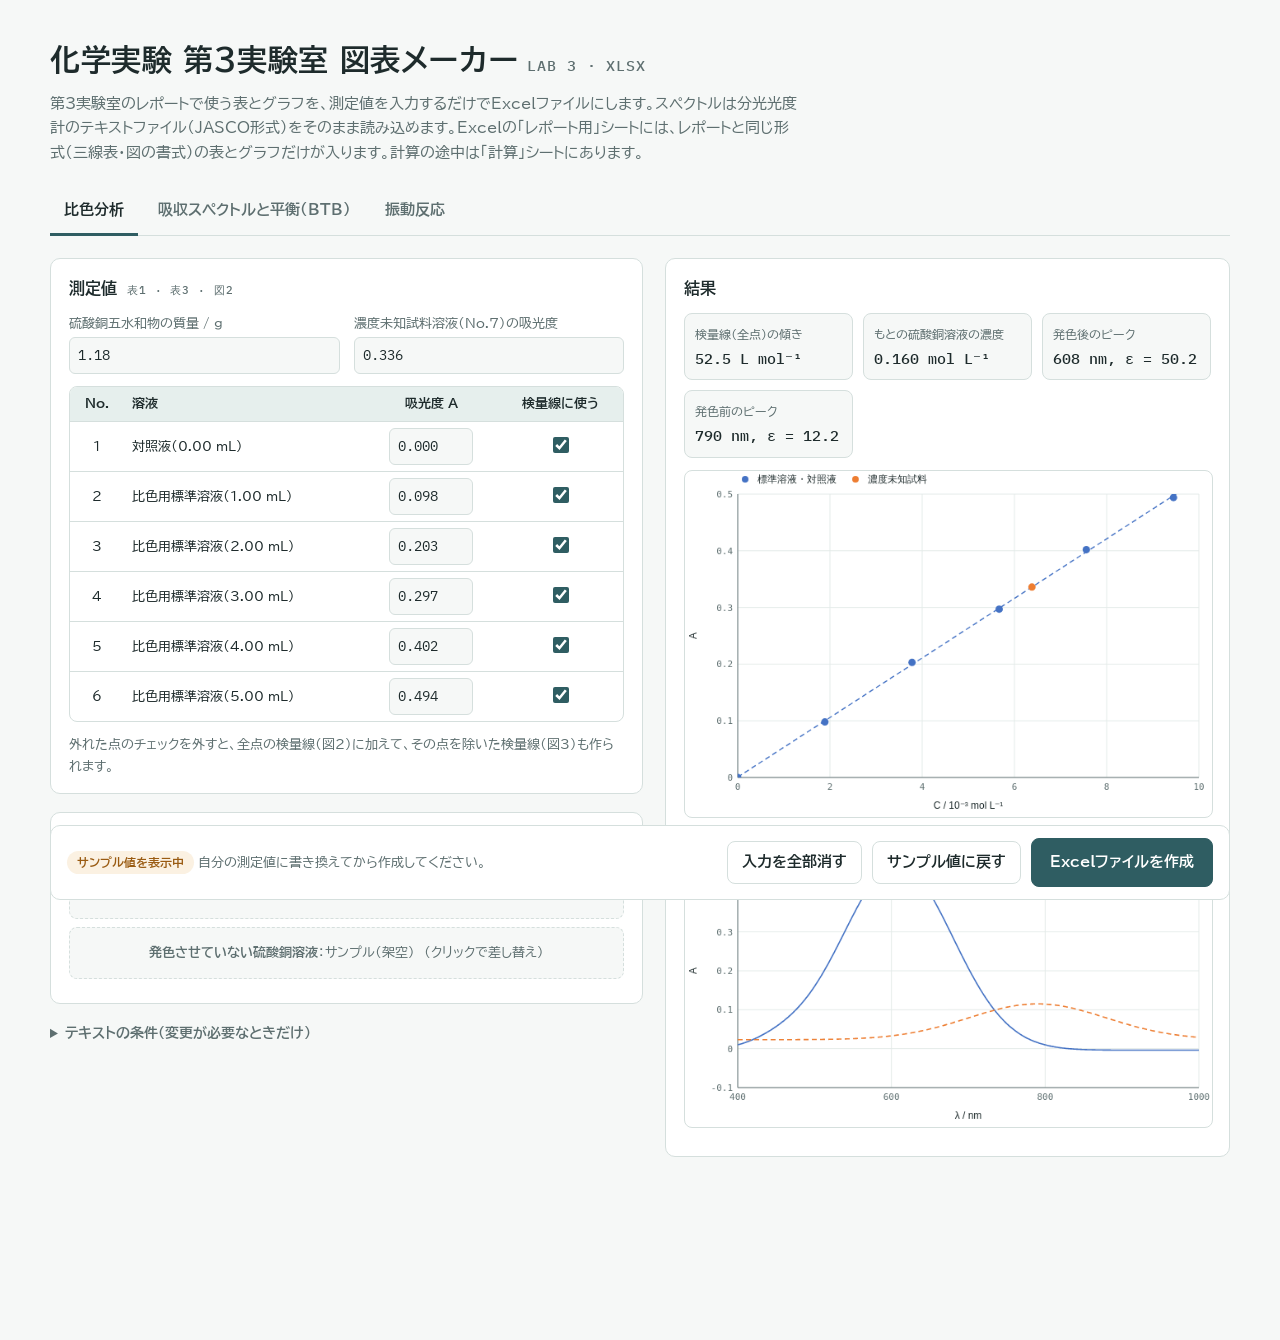
==== index.html @ d69f314f "BTBのサンプルスペクトルを滑らかに Co-Authored-By: Claude Opus 5.5 <noreply@anthropic.com> Claude-Session: https://c" ====
<!doctype html><html lang="ja"><head><meta charset="utf-8"><meta name="viewport" content="width=device-width,initial-scale=1"></head><body><title>化学実験 第3実験室 図表メーカー</title>
<meta name="claude:viewport-fit-sides" content="cover">
<link rel="preconnect" href="https://fonts.googleapis.com">
<link rel="stylesheet" href="https://fonts.googleapis.com/css2?family=BIZ+UDPGothic:wght@400;700&family=IBM+Plex+Mono:wght@400;500&display=swap">
<style>
/* layout: one working column — tabs per experiment, inputs left / live preview right, export bar at the bottom */
:root{
 --paper:#F6F8F7; --card:#FFFFFF; --ink:#1E2B2C; --muted:#5E6F70; --line:#D5DFDD;
 --accent:#2F5D62; --accent-ink:#FFFFFF; --soft:#E6EFED; --warn:#9A5B12; --warn-bg:#FBF1E2; --bad:#A63A2E;
 --c1:#2F5D62; --c2:#C0392B; --c3:#D9822B; --c4:#3A6EA5; --grid:#E3EAE8;
 --f-body:"BIZ UDPGothic","Hiragino Sans","Yu Gothic UI","Meiryo",sans-serif;
 --f-mono:"IBM Plex Mono",ui-monospace,"SFMono-Regular",Menlo,Consolas,monospace;
}
@media (prefers-color-scheme: dark){:root:not([data-theme="light"]){
 --paper:#141B1C; --card:#1B2425; --ink:#E4ECEA; --muted:#9DB0AE; --line:#2E3B3C;
 --accent:#7FB8B0; --accent-ink:#0F1718; --soft:#22302F; --warn:#E3B66E; --warn-bg:#2E2618; --bad:#F08A7D;
 --c1:#7FB8B0; --c2:#F08A7D; --c3:#E8A65C; --c4:#86AEDD; --grid:#263233; color-scheme:dark}}
:root[data-theme="dark"]{
 --paper:#141B1C; --card:#1B2425; --ink:#E4ECEA; --muted:#9DB0AE; --line:#2E3B3C;
 --accent:#7FB8B0; --accent-ink:#0F1718; --soft:#22302F; --warn:#E3B66E; --warn-bg:#2E2618; --bad:#F08A7D;
 --c1:#7FB8B0; --c2:#F08A7D; --c3:#E8A65C; --c4:#86AEDD; --grid:#263233; color-scheme:dark}
body{background:var(--paper);color:var(--ink);font-family:var(--f-body);font-size:15px;line-height:1.65}
.wrap{max-width:1180px;margin:0 auto;padding-left:max(16px,env(safe-area-inset-left,0px));padding-right:max(16px,env(safe-area-inset-right,0px));padding-block:28px 56px;display:grid;gap:22px}
header{display:grid;gap:6px}
h1{font-size:clamp(22px,3.2vw,30px);margin:0;letter-spacing:.02em;text-wrap:balance}
h1 small{font-family:var(--f-mono);font-size:.5em;font-weight:500;color:var(--muted);margin-left:.6em;letter-spacing:.06em}
.lead{margin:0;color:var(--muted);max-width:68ch}
nav{display:flex;gap:6px;flex-wrap:wrap;border-bottom:1px solid var(--line)}
nav a{padding:10px 14px;text-decoration:none;color:var(--muted);border-bottom:3px solid transparent;margin-bottom:-1px;font-weight:700}
nav a[aria-current="page"]{color:var(--ink);border-color:var(--accent)}
nav a:focus-visible,button:focus-visible,input:focus-visible,select:focus-visible{outline:2px solid var(--accent);outline-offset:2px}
[hidden]{display:none!important}
.panel{display:grid;grid-template-columns:minmax(0,1.05fr) minmax(0,1fr);gap:22px;align-items:start}
@media (max-width:860px){.panel{grid-template-columns:1fr}}
.col{display:grid;gap:18px;min-width:0}
section.box{background:var(--card);border:1px solid var(--line);border-radius:10px;padding:16px 18px;display:grid;gap:12px;min-width:0}
h2{font-size:16px;margin:0;display:flex;align-items:baseline;gap:10px;flex-wrap:wrap}
h2 .tag{font-family:var(--f-mono);font-size:11px;font-weight:500;letter-spacing:.08em;color:var(--muted);text-transform:uppercase}
.hint{font-size:13px;color:var(--muted);margin:0}
.grid2{display:grid;grid-template-columns:repeat(auto-fit,minmax(170px,1fr));gap:10px 14px}
label.f{display:grid;gap:3px;font-size:13px;color:var(--muted)}
input[type=number],input[type=text],select{font:inherit;font-family:var(--f-mono);font-size:14px;color:var(--ink);background:var(--paper);border:1px solid var(--line);border-radius:6px;padding:6px 8px;width:100%;min-width:0;box-sizing:border-box}
input[type=checkbox]{accent-color:var(--accent);width:16px;height:16px}
.tbl{overflow-x:auto;border:1px solid var(--line);border-radius:8px}
table{border-collapse:collapse;width:100%;font-variant-numeric:tabular-nums}
th,td{padding:6px 8px;border-bottom:1px solid var(--line);text-align:center;font-size:13px;white-space:nowrap}
th{background:var(--soft);font-weight:700;color:var(--ink)}
tr:last-child td{border-bottom:none}
td input[type=number],td input[type=text]{width:84px}
td.l,th.l{text-align:left}
.mono{font-family:var(--f-mono)}
.btn{font:inherit;font-weight:700;border:1px solid var(--line);background:var(--card);color:var(--ink);border-radius:8px;padding:8px 14px;cursor:pointer}
.btn:hover{border-color:var(--accent)}
.btn.primary{background:var(--accent);color:var(--accent-ink);border-color:var(--accent);padding:11px 18px;font-size:15px}
.btn.small{padding:4px 10px;font-size:13px;font-weight:400}
.row{display:flex;gap:10px;flex-wrap:wrap;align-items:center}
.drop{border:1.5px dashed var(--line);border-radius:8px;padding:14px;text-align:center;color:var(--muted);font-size:13px;cursor:pointer;background:var(--paper)}
.drop.over{border-color:var(--accent);color:var(--ink)}
.chip{display:inline-flex;align-items:center;gap:6px;font-size:12px;padding:2px 10px;border-radius:999px;background:var(--warn-bg);color:var(--warn);font-weight:700}
.chip.ok{background:var(--soft);color:var(--accent)}
.results{display:grid;grid-template-columns:repeat(auto-fit,minmax(150px,1fr));gap:10px}
.kv{border:1px solid var(--line);border-radius:8px;padding:8px 10px;background:var(--paper);min-width:0}
.kv b{display:block;font-family:var(--f-mono);font-size:15px;font-weight:500;color:var(--ink);overflow-wrap:anywhere}
.kv span{font-size:12px;color:var(--muted)}
canvas{width:100%;height:auto;display:block;background:var(--card);border:1px solid var(--line);border-radius:8px}
.msg{font-size:13px;margin:0}
@media (pointer:coarse),(max-width:600px){input[type=number],input[type=text],select{font-size:16px}}
.msg.err{color:var(--bad)} .msg.warn{color:var(--warn)}
.bar{position:sticky;bottom:0;background:var(--card);border:1px solid var(--line);border-radius:10px;padding:12px 16px;display:flex;gap:12px;flex-wrap:wrap;align-items:center;justify-content:space-between;padding-bottom:calc(12px + env(safe-area-inset-bottom,0px))}
.bar p{margin:0;font-size:13px;color:var(--muted);min-width:0;flex:1 1 260px}
@media (max-width:600px){.bar{position:static}}
footer{font-size:12px;color:var(--muted)}
footer p{margin:4px 0;max-width:80ch}
details.box>summary{cursor:pointer;font-weight:700;font-size:14px;color:var(--muted)}
details.box[open]>summary{color:var(--ink)}
.swatch{display:inline-block;width:12px;height:12px;border-radius:3px;vertical-align:-1px;margin-right:6px;border:1px solid rgba(0,0,0,.15)}
.sr{position:absolute;width:1px;height:1px;overflow:hidden;clip:rect(0 0 0 0)}
@media (prefers-reduced-motion:no-preference){.btn{transition:border-color .15s}}
</style>

<div class="wrap">
<header>
 <h1>化学実験 第3実験室 図表メーカー<small>LAB 3 · XLSX</small></h1>
 <p class="lead">第3実験室のレポートで使う表とグラフを、測定値を入力するだけでExcelファイルにします。スペクトルは分光光度計のテキストファイル（JASCO形式）をそのまま読み込めます。Excelの「レポート用」シートには、レポートと同じ形式（三線表・図の書式）の表とグラフだけが入ります。計算の途中は「計算」シートにあります。</p>
</header>

<nav aria-label="実験の切り替え">
 <a href="#colorimetry" data-tab="colorimetry">比色分析</a>
 <a href="#btb" data-tab="btb">吸収スペクトルと平衡（BTB）</a>
 <a href="#oscillation" data-tab="oscillation">振動反応</a>
</nav>

<!-- ============ 比色分析 ============ -->
<div class="panel" id="p-colorimetry">
 <div class="col">
  <section class="box">
   <h2>測定値<span class="tag">表1 · 表3 · 図2</span></h2>
   <div class="grid2"><label class="f">硫酸銅五水和物の質量 / g<input id="c-mass" type="number" step="0.01"></label>
    <label class="f">濃度未知試料溶液（No.7）の吸光度<input id="c-Aunk" type="number" step="0.001"></label></div>
   <div class="tbl"><table><thead><tr><th>No.</th><th class="l">溶液</th><th>吸光度 A</th><th>検量線に使う</th></tr></thead><tbody id="c-rows"></tbody></table></div>
   <p class="hint">外れた点のチェックを外すと、全点の検量線（図2）に加えて、その点を除いた検量線（図3）も作られます。</p>
  </section>
  <section class="box">
   <h2>スペクトルのファイル<span class="tag">図1 · 表2</span></h2>
   <div id="c-spec"></div>
  </section>
  <details class="box">
   <summary>テキストの条件（変更が必要なときだけ）</summary>
   <div class="grid2" style="margin-top:12px">
    <label class="f">式量 / g mol⁻¹<input id="c-M" type="number" step="0.1"></label>
    <label class="f">標準溶液の体積 / mL<input id="c-vstd" type="number" step="1"></label>
    <label class="f">比色用メスフラスコ / mL<input id="c-vflask" type="number" step="1"></label>
    <label class="f">未知試料の採取量 / mL<input id="c-vunk" type="number" step="0.01"></label>
    <label class="f">セル長 / cm<input id="c-l" type="number" step="0.01"></label>
    <label class="f">測定波長 / nm<input id="c-wl" type="number" step="1"></label>
    <label class="f">No.1〜6 の標準溶液 / mL<input id="c-Vs" type="text"></label>
    <label class="f">スペクトル用の標準溶液 / mL<input id="c-Vspec" type="number" step="0.01"></label>
   </div>
  </details>
 </div>
 <div class="col">
  <section class="box">
   <h2>結果</h2>
   <div class="results" id="c-res"></div>
   <canvas id="c-cv" width="640" height="420" aria-label="検量線のプレビュー"></canvas>
   <canvas id="c-cv2" width="640" height="360" aria-label="スペクトルのプレビュー" hidden></canvas>
   <p class="msg" id="c-msg"></p>
  </section>
 </div>
</div>

<!-- ============ BTB ============ -->
<div class="panel" id="p-btb" hidden>
 <div class="col">
  <section class="box">
   <h2>スペクトルのファイルとpH<span class="tag">図1–3 · 表1–4</span></h2>
   <div class="drop" id="b-drop" tabindex="0" role="button">pHごとのファイルをまとめてドラッグ、またはクリックして選択<input id="b-file" type="file" multiple accept=".txt,.TXT,.csv" class="sr"></div>
   <p class="hint">pHを入れると、グラフの線がその pH での BTB の色（黄 → 緑 → 青）になります。溶液の色を書くと表1に列が追加されます。</p>
   <div class="tbl"><table><thead><tr><th class="l">ファイル</th><th>pH</th><th>溶液の色（任意）</th><th>計算に使う</th><th><button class="btn small" id="b-clear" type="button">全部削除</button></th></tr></thead><tbody id="b-rows"></tbody></table></div>
  </section>
  <details class="box">
   <summary>テキストの条件（変更が必要なときだけ）</summary>
   <div class="grid2" style="margin-top:12px">
    <label class="f">BTB原液の濃度 / mmol L⁻¹<input id="b-stock" type="number" step="0.01"></label>
    <label class="f">原液の採取量 / mL<input id="b-aliq" type="number" step="0.01"></label>
    <label class="f">メスフラスコ / mL<input id="b-flask" type="number" step="0.1"></label>
    <label class="f">セル長 / cm<input id="b-l" type="number" step="0.01"></label>
    <label class="f">解析波長 λ1 / nm<input id="b-w1" type="number" step="1"></label>
    <label class="f">解析波長 λ2 / nm<input id="b-w2" type="number" step="1"></label>
    <label class="f">極大を探す範囲1 / nm<input id="b-r1" type="text"></label>
    <label class="f">極大を探す範囲2 / nm<input id="b-r2" type="text"></label>
    <label class="f">等吸収点を探す範囲 / nm<input id="b-ri" type="text"></label>
   </div>
  </details>
 </div>
 <div class="col">
  <section class="box">
   <h2>結果</h2>
   <div class="results" id="b-res"></div>
   <canvas id="b-cv" width="640" height="380" aria-label="スペクトルのプレビュー"></canvas>
   <canvas id="b-cv2" width="640" height="380" aria-label="log値とpHの関係のプレビュー"></canvas>
   <p class="msg" id="b-msg"></p>
  </section>
 </div>
</div>

<!-- ============ 振動反応 ============ -->
<div class="panel" id="p-oscillation" hidden>
 <div class="col">
  <section class="box">
   <h2>発色の時間<span class="tag">表1</span></h2>
   <p class="hint">反応開始からの時間を入力します。<span class="mono">92</span>（秒）、<span class="mono">1'32"</span>、<span class="mono">1:32</span>、<span class="mono">1分32秒</span> のどれでも読み取れます。1回目が誘導期、振動期は「(最後 − 1回目) ÷ (回数 − 1)」で求めます。</p>
   <div class="row"><label class="f" style="max-width:160px">発色の回数<input id="o-n" type="number" min="3" max="30" step="1"></label>
    <button class="btn small" id="o-add" type="button">温度を追加</button></div>
   <div class="tbl"><table><thead id="o-head"></thead><tbody id="o-rows"></tbody></table></div>
  </section>
 </div>
 <div class="col">
  <section class="box">
   <h2>結果</h2>
   <div class="results" id="o-res"></div>
   <canvas id="o-cv" width="640" height="420" aria-label="アーレニウスプロットのプレビュー"></canvas>
   <p class="msg" id="o-msg"></p>
  </section>
 </div>
</div>

<div class="bar">
 <p id="bar-note"></p>
 <div class="row"><button class="btn" id="clear" type="button">入力を全部消す</button><button class="btn" id="sample" type="button">サンプル値に戻す</button><button class="btn primary" id="export" type="button">Excelファイルを作成</button></div>
</div>
<p class="msg" id="save-msg" role="status"></p>

</div>

<script>
/* ---- minimal XLSX writer with native scatter charts (no dependencies) ---- */
const XL=(()=>{
const esc=s=>String(s).replace(/&/g,'&amp;').replace(/</g,'&lt;').replace(/>/g,'&gt;').replace(/"/g,'&quot;');
/* --- zip (store, no compression) --- */
const CRC=(()=>{const t=new Uint32Array(256);for(let n=0;n<256;n++){let c=n;for(let k=0;k<8;k++)c=c&1?0xEDB88320^(c>>>1):c>>>1;t[n]=c>>>0;}return t;})();
const crc32=b=>{let c=0xFFFFFFFF;for(let i=0;i<b.length;i++)c=CRC[(c^b[i])&255]^(c>>>8);return (c^0xFFFFFFFF)>>>0;};
function zip(files){const enc=new TextEncoder();const parts=[],cent=[];let off=0;
 for(const [name,str] of files){const nb=enc.encode(name),db=enc.encode(str),c=crc32(db);
  const h=new DataView(new ArrayBuffer(30));h.setUint32(0,0x04034b50,true);h.setUint16(4,20,true);h.setUint16(6,0x0800,true);h.setUint16(8,0,true);h.setUint16(10,0,true);h.setUint16(12,0x21,true);h.setUint32(14,c,true);h.setUint32(18,db.length,true);h.setUint32(22,db.length,true);h.setUint16(26,nb.length,true);h.setUint16(28,0,true);
  parts.push(new Uint8Array(h.buffer),nb,db);
  const cd=new DataView(new ArrayBuffer(46));cd.setUint32(0,0x02014b50,true);cd.setUint16(4,20,true);cd.setUint16(6,20,true);cd.setUint16(8,0x0800,true);cd.setUint16(10,0,true);cd.setUint16(12,0,true);cd.setUint16(14,0x21,true);cd.setUint32(16,c,true);cd.setUint32(20,db.length,true);cd.setUint32(24,db.length,true);cd.setUint16(28,nb.length,true);cd.setUint32(42,off,true);
  cent.push(new Uint8Array(cd.buffer),nb);off+=30+nb.length+db.length;}
 const csize=cent.reduce((a,b)=>a+b.length,0);const e=new DataView(new ArrayBuffer(22));e.setUint32(0,0x06054b50,true);e.setUint16(8,files.length,true);e.setUint16(10,files.length,true);e.setUint32(12,csize,true);e.setUint32(16,off,true);
 const all=[...parts,...cent,new Uint8Array(e.buffer)];const out=new Uint8Array(all.reduce((a,b)=>a+b.length,0));let p=0;for(const a of all){out.set(a,p);p+=a.length;}return out;}
/* --- cell refs --- */
const col=n=>{let s='';n++;while(n>0){const m=(n-1)%26;s=String.fromCharCode(65+m)+s;n=Math.floor((n-1)/26);}return s;};
const ref=(r,c)=>col(c)+(r+1);
const aref=(sheet,r1,c1,r2,c2)=>`'${sheet}'!$${col(c1)}$${r1+1}`+(r2==null?'':`:$${col(c2)}$${r2+1}`);
/* --- styles --- */
const ST={def:0,head:1,n3:2,n6:3,sci:4,n2:5,n1:6,text:7,n4:8,title:9,note:10,bold:11,sub:12,n0:13,th:14,td:15,tdl:16,cap:17,tn:18,thl:19,tdlt:20};
const stylesXml=`<?xml version="1.0" encoding="UTF-8" standalone="yes"?><styleSheet xmlns="http://schemas.openxmlformats.org/spreadsheetml/2006/main"><numFmts count="6"><numFmt numFmtId="164" formatCode="0.000"/><numFmt numFmtId="165" formatCode="0.000000"/><numFmt numFmtId="166" formatCode="0.00E+00"/><numFmt numFmtId="167" formatCode="0.0"/><numFmt numFmtId="168" formatCode="0.0000"/><numFmt numFmtId="169" formatCode="0.00"/></numFmts><fonts count="7"><font><sz val="11"/><name val="Yu Gothic"/><family val="2"/></font><font><b/><sz val="11"/><color rgb="FFFFFFFF"/><name val="Yu Gothic"/><family val="2"/></font><font><b/><sz val="13"/><name val="Yu Gothic"/><family val="2"/></font><font><sz val="9"/><color rgb="FF595959"/><name val="Yu Gothic"/><family val="2"/></font><font><b/><sz val="11"/><name val="Yu Gothic"/><family val="2"/></font><font><sz val="10.5"/><name val="游明朝"/><family val="1"/><charset val="128"/></font><font><sz val="9"/><name val="游明朝"/><family val="1"/><charset val="128"/></font></fonts><fills count="4"><fill><patternFill patternType="none"/></fill><fill><patternFill patternType="gray125"/></fill><fill><patternFill patternType="solid"><fgColor rgb="FF2F5D62"/><bgColor indexed="64"/></patternFill></fill><fill><patternFill patternType="solid"><fgColor rgb="FFEAF1EF"/><bgColor indexed="64"/></patternFill></fill></fills><borders count="6"><border><left/><right/><top/><bottom/><diagonal/></border><border><left style="thin"><color rgb="FFBFBFBF"/></left><right style="thin"><color rgb="FFBFBFBF"/></right><top style="thin"><color rgb="FFBFBFBF"/></top><bottom style="thin"><color rgb="FFBFBFBF"/></bottom><diagonal/></border><border><left/><right/><top style="medium"><color rgb="FF000000"/></top><bottom style="thin"><color rgb="FF000000"/></bottom><diagonal/></border><border><left/><right/><top/><bottom style="medium"><color rgb="FF000000"/></bottom><diagonal/></border><border><left/><right/><top style="medium"><color rgb="FF000000"/></top><bottom style="medium"><color rgb="FF000000"/></bottom><diagonal/></border><border><left/><right/><top style="thin"><color rgb="FF000000"/></top><bottom style="medium"><color rgb="FF000000"/></bottom><diagonal/></border></borders><cellStyleXfs count="1"><xf numFmtId="0" fontId="0" fillId="0" borderId="0"/></cellStyleXfs><cellXfs count="21">
<xf numFmtId="0" fontId="0" fillId="0" borderId="0" xfId="0"/>
<xf numFmtId="0" fontId="1" fillId="2" borderId="1" xfId="0" applyFont="1" applyFill="1" applyBorder="1" applyAlignment="1"><alignment horizontal="center" vertical="center" wrapText="1"/></xf>
<xf numFmtId="164" fontId="0" fillId="0" borderId="1" xfId="0" applyNumberFormat="1" applyBorder="1" applyAlignment="1"><alignment horizontal="center"/></xf>
<xf numFmtId="165" fontId="0" fillId="0" borderId="1" xfId="0" applyNumberFormat="1" applyBorder="1" applyAlignment="1"><alignment horizontal="center"/></xf>
<xf numFmtId="166" fontId="0" fillId="0" borderId="1" xfId="0" applyNumberFormat="1" applyBorder="1" applyAlignment="1"><alignment horizontal="center"/></xf>
<xf numFmtId="169" fontId="0" fillId="0" borderId="1" xfId="0" applyNumberFormat="1" applyBorder="1" applyAlignment="1"><alignment horizontal="center"/></xf>
<xf numFmtId="167" fontId="0" fillId="0" borderId="1" xfId="0" applyNumberFormat="1" applyBorder="1" applyAlignment="1"><alignment horizontal="center"/></xf>
<xf numFmtId="0" fontId="0" fillId="0" borderId="1" xfId="0" applyBorder="1" applyAlignment="1"><alignment horizontal="center" vertical="center" wrapText="1"/></xf>
<xf numFmtId="168" fontId="0" fillId="0" borderId="1" xfId="0" applyNumberFormat="1" applyBorder="1" applyAlignment="1"><alignment horizontal="center"/></xf>
<xf numFmtId="0" fontId="2" fillId="0" borderId="0" xfId="0" applyFont="1"/>
<xf numFmtId="0" fontId="3" fillId="0" borderId="0" xfId="0" applyFont="1"/>
<xf numFmtId="0" fontId="4" fillId="3" borderId="1" xfId="0" applyFont="1" applyFill="1" applyBorder="1" applyAlignment="1"><alignment horizontal="left" vertical="center"/></xf>
<xf numFmtId="0" fontId="4" fillId="0" borderId="0" xfId="0" applyFont="1"/>
<xf numFmtId="1" fontId="0" fillId="0" borderId="1" xfId="0" applyNumberFormat="1" applyBorder="1" applyAlignment="1"><alignment horizontal="center"/></xf>
<xf numFmtId="0" fontId="5" fillId="0" borderId="2" xfId="0" applyFont="1" applyBorder="1" applyAlignment="1"><alignment horizontal="center" vertical="center"/></xf>
<xf numFmtId="0" fontId="5" fillId="0" borderId="0" xfId="0" applyFont="1" applyAlignment="1"><alignment horizontal="center" vertical="center"/></xf>
<xf numFmtId="0" fontId="5" fillId="0" borderId="3" xfId="0" applyFont="1" applyBorder="1" applyAlignment="1"><alignment horizontal="center" vertical="center"/></xf>
<xf numFmtId="0" fontId="5" fillId="0" borderId="0" xfId="0" applyFont="1" applyAlignment="1"><alignment horizontal="center" vertical="center"/></xf>
<xf numFmtId="0" fontId="6" fillId="0" borderId="0" xfId="0" applyFont="1" applyAlignment="1"><alignment horizontal="left" vertical="center"/></xf>
<xf numFmtId="0" fontId="5" fillId="0" borderId="4" xfId="0" applyFont="1" applyBorder="1" applyAlignment="1"><alignment horizontal="center" vertical="center"/></xf>
<xf numFmtId="0" fontId="5" fillId="0" borderId="5" xfId="0" applyFont="1" applyBorder="1" applyAlignment="1"><alignment horizontal="center" vertical="center"/></xf>
</cellXfs><cellStyles count="1"><cellStyle name="Normal" xfId="0" builtinId="0"/></cellStyles></styleSheet>`;
/* --- rich text for chart titles: ^{} super, _{} sub, <i></i> italic --- */
function richRuns(s,size=1000){const out=[];const re=/(\^\{[^}]*\}|_\{[^}]*\}|<i>.*?<\/i>)/g;let last=0,m;
 const run=(t,attr='')=>`<a:r><a:rPr lang="ja-JP" sz="${size}" b="0"${attr}/><a:t>${esc(t)}</a:t></a:r>`;
 while((m=re.exec(s))){if(m.index>last)out.push(run(s.slice(last,m.index)));const t=m[0];
  if(t[0]==='^')out.push(run(t.slice(2,-1),' baseline="30000"'));else if(t[0]==='_')out.push(run(t.slice(2,-1),' baseline="-25000"'));else out.push(run(t.slice(3,-4),' i="1"'));last=re.lastIndex;}
 if(last<s.length)out.push(run(s.slice(last)));return out.join('');}
const plain=s=>String(s).replace(/\^\{([^}]*)\}/g,'$1').replace(/_\{([^}]*)\}/g,'$1').replace(/<\/?i>/g,'');
const DASH={solid:'solid',dash:'dash',dot:'sysDot',sysdot:'sysDot',dashdot:'dashDot',longdash:'lgDash',sysdash:'sysDash'};const dsh=k=>DASH[k]||'solid';
function numCache(vals){return `<c:numCache><c:formatCode>General</c:formatCode><c:ptCount val="${vals.length}"/>${vals.map((v,i)=>v==null||!isFinite(v)?'':`<c:pt idx="${i}"><c:v>${v}</c:v></c:pt>`).join('')}</c:numCache>`;}
const GRAY='595959';
function rich(m,sz=1000,color=GRAY){return richRuns(m,sz).replace(/<a:rPr([^>]*)\/>/g,`<a:rPr$1><a:solidFill><a:srgbClr val="${color}"/></a:solidFill><a:latin typeface="Yu Gothic"/><a:ea typeface="Yu Gothic"/></a:rPr>`);}
function txPr(sz,color=GRAY){return `<c:txPr><a:bodyPr/><a:lstStyle/><a:p><a:pPr><a:defRPr sz="${sz}" b="0"><a:solidFill><a:srgbClr val="${color}"/></a:solidFill><a:latin typeface="Yu Gothic"/><a:ea typeface="Yu Gothic"/></a:defRPr></a:pPr><a:endParaRPr lang="ja-JP"/></a:p></c:txPr>`;}
function axisXml(id,cross,pos,o){const sc=`<c:scaling><c:orientation val="minMax"/>${o.max!=null?`<c:max val="${o.max}"/>`:''}${o.min!=null?`<c:min val="${o.min}"/>`:''}</c:scaling>`;
 return `<c:valAx><c:axId val="${id}"/>${sc}<c:delete val="0"/><c:axPos val="${pos}"/>${o.grid===false?'':'<c:majorGridlines><c:spPr><a:ln w="9525" cap="flat" cmpd="sng" algn="ctr"><a:solidFill><a:srgbClr val="D9D9D9"/></a:solidFill><a:round/></a:ln></c:spPr></c:majorGridlines>'}<c:title><c:tx><c:rich><a:bodyPr${pos==='l'?' rot="-5400000" vert="horz"':''}/><a:lstStyle/><a:p><a:pPr><a:defRPr sz="1000" b="0"/></a:pPr>${rich(o.title||'')}</a:p></c:rich></c:tx><c:overlay val="0"/></c:title><c:numFmt formatCode="${esc(o.fmt||'General')}" sourceLinked="0"/><c:majorTickMark val="none"/><c:minorTickMark val="none"/><c:tickLblPos val="low"/><c:spPr><a:noFill/><a:ln w="9525" cap="flat" cmpd="sng" algn="ctr"><a:solidFill><a:srgbClr val="BFBFBF"/></a:solidFill><a:round/></a:ln></c:spPr>${txPr(900)}<c:crossAx val="${cross}"/><c:crosses val="autoZero"/><c:crossBetween val="midCat"/>${o.major?`<c:majorUnit val="${o.major}"/>`:''}</c:valAx>`;}
function chartXml(ch){
 const sers=ch.series.map((s,i)=>{const color=s.color||'4472C4';
  const line=s.line?`<a:ln w="${s.width||28575}" cap="${dsh(s.dash)==='solid'?'rnd':'flat'}"><a:solidFill><a:srgbClr val="${color}"/></a:solidFill><a:prstDash val="${dsh(s.dash)}"/><a:round/></a:ln>`:'<a:ln w="25400" cap="rnd"><a:noFill/><a:round/></a:ln>';
  const mk=s.marker&&s.marker!=='none'?`<c:marker><c:symbol val="${s.marker}"/><c:size val="${s.msize||7}"/><c:spPr><a:solidFill><a:srgbClr val="${color}"/></a:solidFill><a:ln w="9525"><a:solidFill><a:srgbClr val="${color}"/></a:solidFill></a:ln></c:spPr></c:marker>`:'<c:marker><c:symbol val="none"/></c:marker>';
  const dl=s.labels&&s.labels.length?`<c:dLbls>${s.labels.map(L=>`<c:dLbl><c:idx val="${L.idx}"/><c:layout><c:manualLayout><c:x val="${L.x}"/><c:y val="${L.y}"/></c:manualLayout></c:layout><c:tx><c:rich><a:bodyPr/><a:lstStyle/><a:p>${rich(L.text,1100,'000000')}</a:p></c:rich></c:tx><c:showLegendKey val="0"/><c:showVal val="1"/><c:showCatName val="0"/><c:showSerName val="0"/><c:showPercent val="0"/><c:showBubbleSize val="0"/></c:dLbl>`).join('')}<c:spPr><a:noFill/><a:ln><a:noFill/></a:ln></c:spPr><c:showLegendKey val="0"/><c:showVal val="0"/><c:showCatName val="0"/><c:showSerName val="0"/><c:showPercent val="0"/><c:showBubbleSize val="0"/><c:extLst><c:ext uri="{CE6537A1-D6FC-4f65-9D91-7224C49458BB}" xmlns:c15="http://schemas.microsoft.com/office/drawing/2012/chart"><c15:showLeaderLines val="1"/><c15:leaderLines><c:spPr><a:ln w="9525" cap="flat" cmpd="sng" algn="ctr"><a:solidFill><a:srgbClr val="000000"/></a:solidFill><a:round/></a:ln></c:spPr></c15:leaderLines></c:ext></c:extLst></c:dLbls>`:'';
  let tl='';if(s.trend){const t=s.trend,tc=t.color||color;const lbl=t.label?`<c:trendlineLbl><c:layout><c:manualLayout><c:x val="${t.label.x}"/><c:y val="${t.label.y}"/></c:manualLayout></c:layout><c:tx><c:rich><a:bodyPr/><a:lstStyle/>${t.label.text.split('\n').map(ln=>`<a:p>${rich(ln,1000,'000000')}</a:p>`).join('')}</c:rich></c:tx><c:numFmt formatCode="General" sourceLinked="0"/><c:spPr><a:noFill/><a:ln><a:noFill/></a:ln></c:spPr></c:trendlineLbl>`:'';
   tl=`<c:trendline><c:name>${esc(t.name||'近似直線')}</c:name><c:spPr><a:ln w="19050" cap="flat"><a:solidFill><a:srgbClr val="${tc}"/></a:solidFill><a:prstDash val="${dsh(t.dash||'sysdot')}"/></a:ln></c:spPr><c:trendlineType val="linear"/>${t.forward?`<c:forward val="${t.forward}"/>`:''}${t.backward?`<c:backward val="${t.backward}"/>`:''}<c:dispRSqr val="0"/><c:dispEq val="${t.label?1:0}"/>${lbl}</c:trendline>`;}
  return `<c:ser><c:idx val="${i}"/><c:order val="${i}"/><c:tx><c:v>${esc(plain(s.name))}</c:v></c:tx><c:spPr>${line}</c:spPr>${mk}${dl}${tl}<c:xVal><c:numRef><c:f>${esc(s.xRef)}</c:f>${numCache(s.x)}</c:numRef></c:xVal><c:yVal><c:numRef><c:f>${esc(s.yRef)}</c:f>${numCache(s.y)}</c:numRef></c:yVal><c:smooth val="0"/></c:ser>`;}).join('');
 const lg=ch.legend||{x:0.12,y:0.04,w:0.45,h:0.22};
 const legend=ch.legend===false?'':lg.pos==='b'?`<c:legend><c:legendPos val="b"/><c:overlay val="0"/><c:spPr><a:noFill/><a:ln><a:noFill/></a:ln></c:spPr>${txPr(1000)}</c:legend>`:`<c:legend><c:legendPos val="r"/><c:layout><c:manualLayout><c:xMode val="edge"/><c:yMode val="edge"/><c:x val="${lg.x}"/><c:y val="${lg.y}"/><c:w val="${lg.w}"/><c:h val="${lg.h}"/></c:manualLayout></c:layout><c:overlay val="1"/><c:spPr><a:noFill/><a:ln><a:noFill/></a:ln></c:spPr>${txPr(1000)}</c:legend>`;
 return `<?xml version="1.0" encoding="UTF-8" standalone="yes"?><c:chartSpace xmlns:c="http://schemas.openxmlformats.org/drawingml/2006/chart" xmlns:a="http://schemas.openxmlformats.org/drawingml/2006/main" xmlns:r="http://schemas.openxmlformats.org/officeDocument/2006/relationships"><c:roundedCorners val="0"/><c:chart><c:autoTitleDeleted val="1"/><c:plotArea><c:layout/><c:scatterChart><c:scatterStyle val="lineMarker"/><c:varyColors val="0"/>${sers}<c:axId val="500001"/><c:axId val="500002"/></c:scatterChart>${axisXml(500001,500002,'b',ch.x)}${axisXml(500002,500001,'l',ch.y)}<c:spPr><a:noFill/><a:ln><a:noFill/></a:ln></c:spPr></c:plotArea>${legend}<c:plotVisOnly val="1"/><c:dispBlanksAs val="gap"/></c:chart><c:spPr><a:solidFill><a:srgbClr val="FFFFFF"/></a:solidFill><a:ln><a:noFill/></a:ln></c:spPr>${txPr(1000)}</c:chartSpace>`;}
function cellRich(m,st){const mincho=st>=14;const f=mincho?(st===18?'<sz val="9"/><rFont val="游明朝"/><family val="1"/><charset val="128"/>':'<sz val="10.5"/><rFont val="游明朝"/><family val="1"/><charset val="128"/>'):'<sz val="11"/><rFont val="Yu Gothic"/><family val="2"/>';
 const out=[];const re=/(\^\{[^}]*\}|_\{[^}]*\}|<i>.*?<\/i>)/g;let last=0,mm;const run=(t,a='')=>t?`<r><rPr>${a}${f}</rPr><t xml:space="preserve">${esc(t)}</t></r>`:'';
 while((mm=re.exec(m))){out.push(run(m.slice(last,mm.index)));const t=mm[0];if(t[0]==='^')out.push(run(t.slice(2,-1),'<vertAlign val="superscript"/>'));else if(t[0]==='_')out.push(run(t.slice(2,-1),'<vertAlign val="subscript"/>'));else out.push(run(t.slice(3,-4),'<i/>'));last=re.lastIndex;}
 out.push(run(m.slice(last)));return out.join('')||'<t></t>';}
/* --- workbook --- */
class Sheet{constructor(name){this.name=name;this.cells=new Map();this.widths={};this.charts=[];this.merges=[];this.heights={};}
 merge(r1,c1,r2,c2){this.merges.push(ref(r1,c1)+':'+ref(r2,c2));return this;}
 set(r,c,v,s,f){this.cells.set(r*1000+c,{r,c,v,s:s??(typeof v==='number'?ST.n3:ST.def),f});return this;}
 row(r,c0,vals,s){vals.forEach((v,i)=>{if(v!==undefined&&v!==null)this.set(r,c0+i,v,Array.isArray(s)?s[i]:s);});return this;}
 width(c,w){this.widths[c]=w;return this;}
 chart(ch,r,c,r2,c2){this.charts.push({ch,r,c,r2,c2});return this;}
 xml(drawingRid){const rows={};for(const x of this.cells.values()){(rows[x.r]=rows[x.r]||[]).push(x);}
  const rk=Object.keys(rows).map(Number).sort((a,b)=>a-b);
  const sd=rk.map(r=>`<row r="${r+1}"${this.heights[r]?` ht="${this.heights[r]}" customHeight="1"`:''}>${rows[r].sort((a,b)=>a.c-b.c).map(x=>{const R=ref(x.r,x.c);
   if(x.f!=null){const isStr=typeof x.v==='string';return `<c r="${R}" s="${x.s}"${isStr?' t="str"':''}><f>${esc(x.f)}</f>${x.v==null||(typeof x.v==='number'&&!isFinite(x.v))?'':`<v>${esc(x.v)}</v>`}</c>`;}
   if(typeof x.v==='number')return isFinite(x.v)?`<c r="${R}" s="${x.s}"><v>${x.v}</v></c>`:`<c r="${R}" s="${x.s}" t="e"><v>#N/A</v></c>`;
   if(x.v&&typeof x.v==='object'&&x.v.r!=null)return `<c r="${R}" s="${x.s}" t="inlineStr"><is>${cellRich(x.v.r,x.s)}</is></c>`;
   return `<c r="${R}" s="${x.s}" t="inlineStr"><is><t xml:space="preserve">${esc(x.v)}</t></is></c>`;}).join('')}</row>`).join('');
  const cols=Object.keys(this.widths).length?`<cols>${Object.entries(this.widths).sort((a,b)=>a[0]-b[0]).map(([c,w])=>`<col min="${+c+1}" max="${+c+1}" width="${w}" customWidth="1"/>`).join('')}</cols>`:'';
  return `<?xml version="1.0" encoding="UTF-8" standalone="yes"?><worksheet xmlns="http://schemas.openxmlformats.org/spreadsheetml/2006/main" xmlns:r="http://schemas.openxmlformats.org/officeDocument/2006/relationships"><sheetViews><sheetView workbookViewId="0" showGridLines="${this.grid===false?0:1}"/></sheetViews><sheetFormatPr defaultRowHeight="18"/>${cols}<sheetData>${sd}</sheetData>${this.merges.length?`<mergeCells count="${this.merges.length}">${this.merges.map(m=>`<mergeCell ref="${m}"/>`).join('')}</mergeCells>`:''}${drawingRid?`<drawing r:id="${drawingRid}"/>`:''}</worksheet>`;}}
function build(sheets){const files=[];let chartN=0,drawN=0;const ct=[],wbRels=[],wbSheets=[];
 sheets.forEach((sh,i)=>{const n=i+1;let rid=null;
  if(sh.charts.length){drawN++;rid='rId1';const anchors=[],drels=[];
   sh.charts.forEach((c,j)=>{chartN++;files.push([`xl/charts/chart${chartN}.xml`,chartXml(c.ch)]);ct.push(`<Override PartName="/xl/charts/chart${chartN}.xml" ContentType="application/vnd.openxmlformats-officedocument.drawingml.chart+xml"/>`);
    drels.push(`<Relationship Id="rId${j+1}" Type="http://schemas.openxmlformats.org/officeDocument/2006/relationships/chart" Target="../charts/chart${chartN}.xml"/>`);
    anchors.push(`<xdr:twoCellAnchor><xdr:from><xdr:col>${c.c}</xdr:col><xdr:colOff>0</xdr:colOff><xdr:row>${c.r}</xdr:row><xdr:rowOff>0</xdr:rowOff></xdr:from><xdr:to><xdr:col>${c.c2}</xdr:col><xdr:colOff>0</xdr:colOff><xdr:row>${c.r2}</xdr:row><xdr:rowOff>0</xdr:rowOff></xdr:to><xdr:graphicFrame macro=""><xdr:nvGraphicFramePr><xdr:cNvPr id="${j+2}" name="Chart ${j+1}"/><xdr:cNvGraphicFramePr/></xdr:nvGraphicFramePr><xdr:xfrm><a:off x="0" y="0"/><a:ext cx="0" cy="0"/></xdr:xfrm><a:graphic><a:graphicData uri="http://schemas.openxmlformats.org/drawingml/2006/chart"><c:chart xmlns:c="http://schemas.openxmlformats.org/drawingml/2006/chart" r:id="rId${j+1}"/></a:graphicData></a:graphic></xdr:graphicFrame><xdr:clientData/></xdr:twoCellAnchor>`);});
   files.push([`xl/drawings/drawing${drawN}.xml`,`<?xml version="1.0" encoding="UTF-8" standalone="yes"?><xdr:wsDr xmlns:xdr="http://schemas.openxmlformats.org/drawingml/2006/spreadsheetDrawing" xmlns:a="http://schemas.openxmlformats.org/drawingml/2006/main" xmlns:r="http://schemas.openxmlformats.org/officeDocument/2006/relationships">${anchors.join('')}</xdr:wsDr>`]);
   files.push([`xl/drawings/_rels/drawing${drawN}.xml.rels`,`<?xml version="1.0" encoding="UTF-8" standalone="yes"?><Relationships xmlns="http://schemas.openxmlformats.org/package/2006/relationships">${drels.join('')}</Relationships>`]);
   files.push([`xl/worksheets/_rels/sheet${n}.xml.rels`,`<?xml version="1.0" encoding="UTF-8" standalone="yes"?><Relationships xmlns="http://schemas.openxmlformats.org/package/2006/relationships"><Relationship Id="rId1" Type="http://schemas.openxmlformats.org/officeDocument/2006/relationships/drawing" Target="../drawings/drawing${drawN}.xml"/></Relationships>`]);
   ct.push(`<Override PartName="/xl/drawings/drawing${drawN}.xml" ContentType="application/vnd.openxmlformats-officedocument.drawing+xml"/>`);}
  files.push([`xl/worksheets/sheet${n}.xml`,sh.xml(rid)]);
  ct.push(`<Override PartName="/xl/worksheets/sheet${n}.xml" ContentType="application/vnd.openxmlformats-officedocument.spreadsheetml.worksheet+xml"/>`);
  wbRels.push(`<Relationship Id="rId${n}" Type="http://schemas.openxmlformats.org/officeDocument/2006/relationships/worksheet" Target="worksheets/sheet${n}.xml"/>`);
  wbSheets.push(`<sheet name="${esc(sh.name)}" sheetId="${n}" r:id="rId${n}"/>`);});
 const ns=sheets.length;
 wbRels.push(`<Relationship Id="rId${ns+1}" Type="http://schemas.openxmlformats.org/officeDocument/2006/relationships/styles" Target="styles.xml"/>`);
 files.unshift(['[Content_Types].xml',`<?xml version="1.0" encoding="UTF-8" standalone="yes"?><Types xmlns="http://schemas.openxmlformats.org/package/2006/content-types"><Default Extension="rels" ContentType="application/vnd.openxmlformats-package.relationships+xml"/><Default Extension="xml" ContentType="application/xml"/><Override PartName="/xl/workbook.xml" ContentType="application/vnd.openxmlformats-officedocument.spreadsheetml.sheet.main+xml"/><Override PartName="/xl/styles.xml" ContentType="application/vnd.openxmlformats-officedocument.spreadsheetml.styles+xml"/>${ct.join('')}</Types>`],
  ['_rels/.rels',`<?xml version="1.0" encoding="UTF-8" standalone="yes"?><Relationships xmlns="http://schemas.openxmlformats.org/package/2006/relationships"><Relationship Id="rId1" Type="http://schemas.openxmlformats.org/officeDocument/2006/relationships/officeDocument" Target="xl/workbook.xml"/></Relationships>`],
  ['xl/workbook.xml',`<?xml version="1.0" encoding="UTF-8" standalone="yes"?><workbook xmlns="http://schemas.openxmlformats.org/spreadsheetml/2006/main" xmlns:r="http://schemas.openxmlformats.org/officeDocument/2006/relationships"><bookViews><workbookView/></bookViews><sheets>${wbSheets.join('')}</sheets><calcPr calcId="191029" fullCalcOnLoad="1"/></workbook>`],
  ['xl/_rels/workbook.xml.rels',`<?xml version="1.0" encoding="UTF-8" standalone="yes"?><Relationships xmlns="http://schemas.openxmlformats.org/package/2006/relationships">${wbRels.join('')}</Relationships>`],
  ['xl/styles.xml',stylesXml]);
 return zip(files);}
return {Sheet,build,ST,col,ref,aref,plain};})();
if(typeof module!=='undefined')module.exports=XL;

</script>
<script>
/* ---- math + report-format workbook builders (tables/figures match the student's report) ---- */
const LAB=(()=>{
const {Sheet,ST,aref,col}=XL;
const OF={blue:'4472C4',orange:'ED7D31',gray:'A5A5A5',red:'FF0000',gold:'FFC000'};
const M='−';
/* ---------- numbers & text ---------- */
const fx=(v,d)=>isFinite(v)?(v<0?M:'')+Math.abs(v).toFixed(d):'—';
function sig(v,n=3){if(!isFinite(v))return '—';if(v===0)return '0';const e=Math.floor(Math.log10(Math.abs(v)));const d=Math.max(0,n-1-e);return fx(+v.toPrecision(n),d);}
function sci(v,n=3){if(!isFinite(v))return '—';const e=Math.floor(Math.log10(Math.abs(v)));let m=v/10**e;let mm=+m.toFixed(n-1);let ee=e;if(Math.abs(mm)>=10){mm/=10;ee++;}return `${fx(mm,n-1)} × 10^{${ee<0?M:''}${Math.abs(ee)}}`;}
const roundSig=(v,n=3)=>isFinite(v)&&v!==0?+(v*(1+1e-12)).toPrecision(n):v;
/* ---------- regression / spectra ---------- */
function fit(x,y){const n=x.length;if(n<2)return null;const mx=x.reduce((a,b)=>a+b,0)/n,my=y.reduce((a,b)=>a+b,0)/n;let sxx=0,sxy=0,syy=0;for(let i=0;i<n;i++){sxx+=(x[i]-mx)**2;sxy+=(x[i]-mx)*(y[i]-my);syy+=(y[i]-my)**2;}
 const a=sxy/sxx,b=my-a*mx;let sse=0;for(let i=0;i<n;i++)sse+=(y[i]-a*x[i]-b)**2;return {a,b,r2:syy?1-sse/syy:1,se:n>2?Math.sqrt(sse/(n-2)/sxx):NaN,n};}
function parseSpectrum(text){const lines=text.split(/\r?\n/);let start=0;const xi=lines.findIndex(l=>/^\s*XYDATA/i.test(l));if(xi>=0)start=xi+1;const pts=[];
 for(let i=start;i<lines.length;i++){const p=lines[i].trim().split(/[\t,; ]+/);if(p.length<2)continue;const a=parseFloat(p[0]),b=parseFloat(p[1]);if(isFinite(a)&&isFinite(b))pts.push([a,b]);}
 pts.sort((p,q)=>p[0]-q[0]);return pts;}
function steps(sp){const d=[];for(let i=1;i<sp.length;i++)d.push(Math.abs(sp[i][1]-sp[i-1][1]));const out=[];
 for(let i=0;i<d.length;i++){const loc=[d[i-2],d[i-1],d[i+1],d[i+2]].filter(v=>v!=null);const lm=loc.length?Math.max(...loc):0;if(d[i]>0.004&&d[i]>3*lm)out.push((sp[i][0]+sp[i+1][0])/2);}return out;}
function peak(sp,lo,hi){const st=steps(sp);const inr=sp.filter(p=>p[0]>=lo&&p[0]<=hi);if(!inr.length)return null;
 const segs=[[]];inr.forEach((p,i)=>{if(i>0&&st.some(s=>s>inr[i-1][0]&&s<p[0]))segs.push([]);segs[segs.length-1].push(p);});
 let best=null,gl=null;for(const sg of segs){let bi=0;sg.forEach((p,i)=>{if(p[1]>sg[bi][1])bi=i;});const q=sg[bi];if(!gl||q[1]>gl.p[1])gl={p:q};if(bi>0&&bi<sg.length-1&&(!best||q[1]>best[1]))best=q;}
 if(best)return {w:best[0],a:best[1],edge:false,step:false};return {w:gl.p[0],a:gl.p[1],edge:true,step:segs.length>1};}
const valAt=(sp,w)=>{let best=null,d=Infinity;for(const p of sp){const dd=Math.abs(p[0]-w);if(dd<d){d=dd;best=p;}}return best?best[1]:NaN;};
function parseTime(s){s=String(s??'').trim().replace(/\s+/g,'');if(!s)return NaN;let m=s.match(/^(\d+)(?:['′’:]|分)(\d+(?:\.\d+)?)(?:["″”]|''|秒)?$/);if(m)return +m[1]*60+ +m[2];m=s.match(/^(\d+(?:\.\d+)?)(?:["″”s]|''|秒)?$/);if(m)return +m[1];return NaN;}
/* BTB colour for a given pH (HL yellow -> green -> L- blue), pKa 7.1 */
function btbColor(pH){const f=1/(1+10**(7.1-pH));const st=[[0,[214,170,0]],[0.5,[56,150,72]],[1,[33,64,160]]];let a=st[0],b=st[2];if(f<=0.5){a=st[0];b=st[1];}else{a=st[1];b=st[2];}const t=(f-a[0])/(b[0]-a[0]);
 return a[1].map((v,i)=>Math.round(v+(b[1][i]-v)*t).toString(16).padStart(2,'0')).join('').toUpperCase();}
function niceAxis(lo,hi,step){return {min:+(Math.floor(lo/step+1e-9)*step).toFixed(6),max:+(Math.ceil(hi/step-1e-9)*step).toFixed(6),major:step};}
/* ---------- report-style table (three-line, 游明朝, centred) ---------- */
function table(sh,r,c,caption,head,rows,note,spans){const sp=spans||head.map(()=>1);const W=sp.reduce((a,b)=>a+b,0);const pos=sp.map((_,j)=>c+sp.slice(0,j).reduce((a,b)=>a+b,0));
 sh.set(r,c,{r:caption},ST.cap);if(W>1)sh.merge(r,c,r,c+W-1);
 const put=(rr,j,v,st)=>{sh.set(rr,pos[j],{r:String(v)},st);for(let k=1;k<sp[j];k++)sh.set(rr,pos[j]+k,'',st);if(sp[j]>1)sh.merge(rr,pos[j],rr,pos[j]+sp[j]-1);};
 head.forEach((h,j)=>put(r+1,j,h,ST.th));
 rows.forEach((row,i)=>row.forEach((v,j)=>put(r+2+i,j,v,i===rows.length-1?ST.tdl:ST.td)));
 let end=r+2+rows.length;if(note){sh.set(end,c,{r:note},ST.tn);end++;}return end+1;}
function caption(sh,r,c,text,w){sh.set(r,c,{r:text},ST.cap);sh.merge(r,c,r,c+w-1);}
const XFMT=d=>d<=0?'0':'0.'+'0'.repeat(d);

/* ================== 比色分析 ================== */
function colorimetry(p){
 const rep=new Sheet('レポート用');rep.grid=false;const cs=new Sheet('計算');
 [6,20,12,16,16,20,10,10].forEach((w,i)=>rep.width(i,w));
 const n=p.mass/p.M,cstd=n/(p.vstd/1000),cstdR=roundSig(cstd,3);
 const N=p.V.length;const rows=p.V.map((V,i)=>{const Cr=roundSig(cstd*V/p.vflask,3);return {no:i+1,V,C:Cr,A:p.A[i],use:p.use[i]};});
 const fall=fit(rows.map(x=>x.C),rows.map(x=>x.A));const used=rows.filter(x=>x.use),ex=rows.filter(x=>!x.use);const fuse=ex.length&&used.length>=2?fit(used.map(x=>x.C),used.map(x=>x.A)):null;
 const Cu=(p.Aunk-fall.b)/fall.a,orig=Cu*p.vflask/p.vunk;const Cu2=fuse?(p.Aunk-fuse.b)/fuse.a:NaN;
 /* --- 計算 sheet (live formulas, chart data) --- */
 cs.width(0,26).width(1,13);for(let c=2;c<=12;c++)cs.width(c,12);
 cs.set(0,0,'計算用シート（グラフはこのシートの値を参照しています）',ST.sub);
 const P=[['硫酸銅五水和物の質量 / g',p.mass,ST.n2,null],['式量 / g mol⁻¹',p.M,ST.n1,null],['物質量 / mol',n,ST.sci,'B2/B3'],['標準溶液の体積 / mL',p.vstd,ST.n0,null],['標準溶液の濃度 / mol L⁻¹',cstd,ST.sci,'B4/(B5/1000)'],['比色用メスフラスコ / mL',p.vflask,ST.n0,null],['未知試料の採取量 / mL',p.vunk,ST.n2,null],['セル長 / cm',p.l,ST.n2,null]];
 P.forEach((r,i)=>{cs.set(1+i,0,r[0],ST.bold);cs.set(1+i,1,r[1],r[2],r[3]);});
 const R0=11;cs.row(R0,0,['No.','V / mL','C / 10⁻³ mol L⁻¹','A','検量線（図3）に使用'],ST.head);
 rows.forEach((x,i)=>{const r=R0+1+i;cs.set(r,0,x.no,ST.n0);cs.set(r,1,x.V,ST.n2);cs.set(r,3,x.A,ST.n3);cs.set(r,4,x.use?'○':'×',ST.text);});
 const ru=R0+1+N;cs.set(ru,0,N+1,ST.n0);cs.set(ru,1,p.vunk,ST.n2);cs.set(ru,2,Cu*1000,ST.n3,`(D${ru+1}-INTERCEPT(D${R0+2}:D${R0+1+N},C${R0+2}:C${R0+1+N}))/SLOPE(D${R0+2}:D${R0+1+N},C${R0+2}:C${R0+1+N})`);cs.set(ru,3,p.Aunk,ST.n3);
 const F0=ru+2;cs.row(F0,0,['','全点（図2）',ex.length?'除外後（図3）':''],ST.head);
 const yr=`D${R0+2}:D${R0+1+N}`,xr=`C${R0+2}:C${R0+1+N}`;
 const UB=F0+9;
 const fr=[['傾き / L mol⁻¹（C を mol L⁻¹ にしたとき）',fall.a*1000,fuse?fuse.a*1000:null,`SLOPE(${yr},${xr})*1000`,`SLOPE(D${UB+2}:D${UB+1+used.length},C${UB+2}:C${UB+1+used.length})*1000`,ST.n2],
  ['切片',fall.b,fuse?fuse.b:null,`INTERCEPT(${yr},${xr})`,`INTERCEPT(D${UB+2}:D${UB+1+used.length},C${UB+2}:C${UB+1+used.length})`,ST.n4],
  ['決定係数 R²',fall.r2,fuse?fuse.r2:null,`RSQ(${yr},${xr})`,`RSQ(D${UB+2}:D${UB+1+used.length},C${UB+2}:C${UB+1+used.length})`,ST.n4],
  ['未知試料（発色後）C / mol L⁻¹',Cu,fuse?Cu2:null,`(D${ru+1}-B${F0+3})/B${F0+2}`,`(D${ru+1}-C${F0+3})/C${F0+2}`,ST.sci],
  ['もとの硫酸銅溶液の濃度 / mol L⁻¹',orig,fuse?Cu2*p.vflask/p.vunk:null,`B${F0+5}*B7/B8`,`C${F0+5}*B7/B8`,ST.n3]];
 fr.forEach((r,i)=>{cs.set(F0+1+i,0,r[0],ST.bold);cs.set(F0+1+i,1,r[1],r[5],r[3]);if(r[2]!=null)cs.set(F0+1+i,2,r[2],r[5],r[4]);});
 cs.row(UB,0,['','（図3用）使用した点','C / 10⁻³ mol L⁻¹','A'],ST.head);
 used.forEach((x,i)=>{const r=UB+1+i,src=R0+1+(x.no-1)+1;cs.set(r,1,'No.'+x.no,ST.text);cs.set(r,2,x.C*1000,ST.n3,`C${src}`);cs.set(r,3,x.A,ST.n3,`D${src}`);});
 const EB=UB+2+used.length;
 if(ex.length){cs.row(EB,0,['','除外した点','C / 10⁻³ mol L⁻¹','A（実測値）','A（予想値）'],ST.head);ex.forEach((x,i)=>{const r=EB+1+i,src=R0+1+(x.no-1)+1;cs.set(r,1,'No.'+x.no,ST.text);cs.set(r,2,x.C*1000,ST.n3,`C${src}`);cs.set(r,3,x.A,ST.n3,`D${src}`);cs.set(r,4,fuse.a*x.C+fuse.b,ST.n3,`$C$${F0+2}*C${r+1}/1000+$C$${F0+3}`);});}
 // simplify the per-row C formula to something readable
 rows.forEach((x,i)=>{const r=R0+1+i;cs.set(r,2,x.C*1000,ST.n3,`ROUND($B$6*B${r+1}/$B$7*1000,${x.C*1000>=10?1:2})`);});
 /* --- spectra on 計算 --- */
 let SC=7,specInfo=[];const Cs=roundSig(cstd*p.Vspec/p.vflask,3);
 (p.spectra||[]).forEach((s,k)=>{const d=s.data;const c=SC+k*3;cs.set(0,c,s.label,ST.bold);cs.row(1,c,['λ / nm','A'],ST.head);d.forEach((q,i)=>{cs.set(2+i,c,q[0],ST.n1);cs.set(2+i,c+1,q[1],ST.n6);});
  const pk=peak(d,s.lo,s.hi);specInfo.push({s,c,d,pk,idx:pk?d.findIndex(q=>q[0]===pk.w):-1});});
 /* --- レポート用 sheet --- */
 let r=0;rep.set(r,0,'比色分析：レポート用の表と図（表・図をそのままコピーしてWordに貼り付けられます）',ST.sub);r+=2;
 r=table(rep,r,0,'表1　硫酸銅標準溶液の調製結果',['項目','値'],[['硫酸銅五水和物の質量',`${fx(p.mass,2)} g`],['硫酸銅五水和物の物質量',`${sci(n)} mol`],['硫酸銅標準溶液の濃度',`${sci(cstd)} mol L^{${M}1}`]],null,[2,2]);
 const figW=6,figH=19;
 if(specInfo.length){
  const ser=specInfo.map((x,k0)=>{const k=x.s.label.includes('ていない')?1:0;return {name:x.s.label,x:x.d.map(q=>q[0]),y:x.d.map(q=>q[1]),xRef:aref('計算',2,x.c,1+x.d.length,x.c),yRef:aref('計算',2,x.c+1,1+x.d.length,x.c+1),line:true,color:k?OF.orange:OF.blue,dash:k?'dash':'solid',marker:'none',
   labels:x.idx>=0?[{idx:x.idx,text:`${Math.round(x.pk.w)} nm , ${x.pk.a.toFixed(3)}`,x:k?0.03:-0.16,y:k?-0.16:-0.06}]:[]};});
  const allx=specInfo.flatMap(x=>x.d.map(q=>q[0])),ally=specInfo.flatMap(x=>x.d.map(q=>q[1]));const xa=niceAxis(Math.min(...allx),Math.max(...allx),100),ya=niceAxis(Math.min(0,...ally),Math.max(...ally)*1.1,0.1);if(ya.min>-0.1&&Math.min(...ally)<0)ya.min=-0.1;
  rep.chart({series:ser,x:{title:'<i>λ</i> / nm',...xa},y:{title:'<i>A</i>',...ya,fmt:'0.0'},legend:{x:0.56,y:0.05,w:0.42,h:0.16}},r,0,r+figH,figW);r+=figH;
  caption(rep,r,0,'図1　発色させた比色用標準溶液と発色させていない硫酸銅溶液の吸収スペクトル',figW);r+=2;
  r=table(rep,r,0,'表2　各溶液の吸収極大波長, 極大での吸光度とモル吸光係数',['溶液','<i>λ</i>_{max} / nm','<i>A</i>',`<i>C</i> / mol L^{${M}1}`,`<i>ε</i> / L mol^{${M}1} cm^{${M}1}`],
   specInfo.map(x=>[x.s.label.includes('ていない')?'無発色（硫酸銅）':'発色（テトラアンミン銅(II)）',x.pk?x.pk.w.toFixed(1):'—',x.pk?x.pk.a.toFixed(3):'—',sci(Cs),x.pk?(x.pk.a/(Cs*p.l)).toFixed(1):'—']),null,[2,1,1,1,1]);}
 r=table(rep,r,0,`表3　各溶液の Cu^{2+}濃度と ${p.wl} nm における吸光度`,['No.','溶液の種類','<i>V</i> / mL',`<i>C</i> / 10^{${M}3} mol L^{${M}1}`,'<i>A</i>'],
  [...rows.map((x,i)=>[String(x.no),i===0?'対照液':'比色用標準溶液',x.V.toFixed(2),sig(x.C*1000,3).replace(/^0$/,'0.00'),x.A.toFixed(3)]),[String(N+1),'濃度未知試料溶液',p.vunk.toFixed(2),sig(Cu*1000,3)+'*',p.Aunk.toFixed(3)]],'* 検量線（図2）から求めた値');
 const allC=rows.map(x=>x.C*1000).concat([Cu*1000]);const xa2={min:0,max:Math.ceil(Math.max(...allC)/2+0.01)*2,major:2};const ya2={min:Math.min(fall.b,0)<0?-0.1:0,max:Math.ceil(Math.max(...rows.map(x=>x.A),p.Aunk)*10)/10+0.1,major:0.1};
 const eq=(f)=>`<i>A</i> = ${sig(f.a,3)} L mol^{${M}1} × <i>C</i> ${f.b<0?M:'+'} ${Math.abs(f.b).toFixed(4)}`;
 rep.chart({series:[{name:`比色用標準溶液・対照液（No.1-${N}）`,x:rows.map(x=>x.C*1000),y:rows.map(x=>x.A),xRef:aref('計算',R0+1,2,R0+N,2),yRef:aref('計算',R0+1,3,R0+N,3),marker:'circle',color:OF.blue,trend:{name:'近似直線',color:OF.blue,dash:'sysdot',label:{text:eq(fall),x:0.02,y:-0.04}}},
  {name:`濃度未知試料溶液（No.${N+1}）`,x:[Cu*1000],y:[p.Aunk],xRef:aref('計算',ru,2,ru,2),yRef:aref('計算',ru,3,ru,3),marker:'circle',color:OF.orange}],
  x:{title:`<i>C</i> / 10^{${M}3} mol L^{${M}1}`,...xa2},y:{title:'<i>A</i>',...ya2,fmt:'0.0'},legend:{x:0.1,y:0.04,w:0.48,h:0.22}},r,0,r+figH,figW);r+=figH;
 caption(rep,r,0,`図2　${p.wl} nm における吸光度と Cu^{2+}濃度の関係（検量線）`,figW);r+=2;
 if(ex.length&&fuse){const nm=ex.map(x=>x.no).join(', ');const un=used.map(x=>x.no);
  const uname=un.length>=3&&un.every((v,i)=>!i||v===un[i-1]+1)?`${un[0]}-${un[un.length-1]}`:un.join(', ');
  const ser=[{name:`比色用標準溶液・対照液（No.${uname}）`,x:used.map(x=>x.C*1000),y:used.map(x=>x.A),xRef:aref('計算',UB+1,2,UB+used.length,2),yRef:aref('計算',UB+1,3,UB+used.length,3),marker:'circle',color:OF.blue,trend:{name:`近似直線（No.${nm}を除く）`,color:OF.blue,dash:'sysdot',label:{text:eq(fuse),x:0.05,y:0.06}}},
   {name:`No.${nm}（予想値）`,x:ex.map(x=>fuse.a*x.C+fuse.b).map((_,i)=>ex[i].C*1000),y:ex.map(x=>fuse.a*x.C+fuse.b),xRef:aref('計算',EB+1,2,EB+ex.length,2),yRef:aref('計算',EB+1,4,EB+ex.length,4),marker:'circle',color:OF.red},
   {name:`No.${nm}（実測値）`,x:ex.map(x=>x.C*1000),y:ex.map(x=>x.A),xRef:aref('計算',EB+1,2,EB+ex.length,2),yRef:aref('計算',EB+1,3,EB+ex.length,3),marker:'circle',color:OF.gray}];
  rep.chart({series:ser,x:{title:`<i>C</i> / 10^{${M}3} mol L^{${M}1}`,...xa2},y:{title:'<i>A</i>',min:Math.min(fuse.b,0)<0?-0.1:0,max:ya2.max,major:0.1,fmt:'0.0'},legend:{x:0.1,y:0.04,w:0.55,h:0.3}},r,0,r+figH,figW);r+=figH;
  caption(rep,r,0,`図3　No.${nm} を除いた検量線`,figW);r+=2;}
 return {sheets:[rep,cs],res:{n,cstd,fall,fuse,Cu,orig,Cu2,orig2:Cu2*p.vflask/p.vunk,rows,used,ex,spec:specInfo.map(x=>({label:x.s.label,pk:x.pk,eps:x.pk?x.pk.a/(Cs*p.l):NaN}))}};}

/* ================== BTB ================== */
function btb(p){
 const S=[...p.samples].sort((a,b)=>a.pH-b.pH);const N=S.length;const C0=p.stock*1e-3*p.aliq/p.flask;const l=p.l;
 const grid=[...new Set(S.flatMap(s=>s.data.map(q=>q[0])))].sort((a,b)=>a-b);const maps=S.map(s=>new Map(s.data.map(q=>[q[0],q[1]])));
 const rep=new Sheet('レポート用');rep.grid=false;const cs=new Sheet('計算');
 /* 計算 sheet: spectra grid */
 cs.width(0,10);cs.set(0,0,'λ / nm',ST.head);cs.set(1,0,'ファイル',ST.head);S.forEach((s,k)=>{cs.set(0,k+1,'pH '+s.pH,ST.head);cs.set(1,k+1,s.file||'',ST.text);cs.width(k+1,11);});
 grid.forEach((w,i)=>{cs.set(2+i,0,w,ST.n1);maps.forEach((m,k)=>{const v=m.get(w);if(v!=null)cs.set(2+i,k+1,v,ST.n6);});});
 const G0=2,G1=1+grid.length;const EC=N+2;
 cs.row(1,EC,['λ / nm','ε_HL / L mol⁻¹ cm⁻¹','ε_L / L mol⁻¹ cm⁻¹'],ST.head);cs.width(EC,10).width(EC+1,16).width(EC+2,16);
 cs.set(0,EC,'C / mol L⁻¹',ST.bold);cs.set(0,EC+1,C0,ST.sci);cs.set(0,EC+2,'l / cm',ST.bold);cs.set(0,EC+3,l,ST.n2);
 const eH=[],eL=[];grid.forEach((w,i)=>{const a=maps[0].get(w),b=maps[N-1].get(w);cs.set(2+i,EC,w,ST.n1);eH.push(a!=null?a/(C0*l):null);eL.push(b!=null?b/(C0*l):null);
  if(a!=null)cs.set(2+i,EC+1,a/(C0*l),ST.n0,`${col(1)}${3+i}/($${col(EC+1)}$1*$${col(EC+3)}$1)`);if(b!=null)cs.set(2+i,EC+2,b/(C0*l),ST.n0,`${col(N)}${3+i}/($${col(EC+1)}$1*$${col(EC+3)}$1)`);});
 const val=(k,w)=>{let best=null,d=Infinity;for(const g of grid){const dd=Math.abs(g-w);if(dd<d&&maps[k].get(g)!=null){d=dd;best=g;}}return best==null?NaN:maps[k].get(best);};
 const rowsA=S.map((s,k)=>({pH:s.pH,color:s.color||'',a1:val(k,p.w1),a2:val(k,p.w2),use:s.use}));
 const A1w1=rowsA[0].a1,A2w1=rowsA[N-1].a1,A1w2=rowsA[0].a2,A2w2=rowsA[N-1].a2;
 const lg=(A,a1,a2)=>{const r=(A-a1)/(a2-A);return r>0&&isFinite(r)?Math.log10(r):NaN;};
 rowsA.forEach((x,k)=>{if(k&&k<N-1){x.y1=lg(x.a1,A1w1,A2w1);x.y2=lg(x.a2,A1w2,A2w2);}});
 const mid=rowsA.slice(1,-1);const u1=mid.filter(x=>x.use&&isFinite(x.y1)),u2=mid.filter(x=>x.use&&isFinite(x.y2));
 const f1=fit(u1.map(x=>x.pH),u1.map(x=>x.y1)),f2=fit(u2.map(x=>x.pH),u2.map(x=>x.y2));
 // fit data block on 計算
 const FB=EC+5;cs.row(1,FB,[`pH（${p.w1} nm）`,`log（${p.w1} nm）`,`pH（${p.w2} nm）`,`log（${p.w2} nm）`],ST.head);for(let c=FB;c<FB+4;c++)cs.width(c,13);
 u1.forEach((x,i)=>{cs.set(2+i,FB,x.pH,ST.n2);cs.set(2+i,FB+1,x.y1,ST.n3);});u2.forEach((x,i)=>{cs.set(2+i,FB+2,x.pH,ST.n2);cs.set(2+i,FB+3,x.y2,ST.n3);});
 const fr=2+Math.max(u1.length,u2.length)+1;cs.row(fr,FB,['','傾き','切片','R²'],ST.head);
 const rg=(c,n)=>`${col(c)}3:${col(c)}${2+n}`;
 [[`${p.w1} nm`,f1,u1.length,FB],[`${p.w2} nm`,f2,u2.length,FB+2]].forEach(([lab,f,n,c],i)=>{cs.set(fr+1+i,FB,lab,ST.bold);if(!f)return;cs.set(fr+1+i,FB+1,f.a,ST.n3,`SLOPE(${rg(c+1,n)},${rg(c,n)})`);cs.set(fr+1+i,FB+2,f.b,ST.n3,`INTERCEPT(${rg(c+1,n)},${rg(c,n)})`);cs.set(fr+1+i,FB+3,f.r2,ST.n4,`RSQ(${rg(c+1,n)},${rg(c,n)})`);});
 // peaks, isosbestic, steps, baseline (reference only)
 const peaks=S.map(s=>({pH:s.pH,a:peak(s.data,p.r1[0],p.r1[1]),b:peak(s.data,p.r2[0],p.r2[1])}));
 const isoS=S.map((s,k)=>k).filter(k=>S[k].iso);let iso=null;
 if(isoS.length>=2)for(const w of grid){if(w<p.ri[0]||w>p.ri[1])continue;const vs=isoS.map(k=>maps[k].get(w));if(vs.some(v=>v==null))continue;const sp=Math.max(...vs)-Math.min(...vs);if(!iso||sp<iso.spread)iso={w,spread:sp,mean:vs.reduce((a,b)=>a+b,0)/vs.length,min:Math.min(...vs),max:Math.max(...vs)};}
 const stp=[...new Set(S.flatMap(s=>steps(s.data)).map(w=>Math.round(w)))].sort((a,b)=>a-b);
 const base=S.map((s,k)=>({pH:s.pH,a:maps[k].get(grid[grid.length-1])}));
 const PR=fr+5;cs.set(PR,FB,'参考：吸収極大・等吸収点',ST.sub);cs.row(PR+1,FB,['pH',`極大（${p.r1[0]}–${p.r1[1]} nm）`,`極大（${p.r2[0]}–${p.r2[1]} nm）`],ST.head);
 peaks.forEach((q,i)=>{cs.set(PR+2+i,FB,q.pH,ST.n2);cs.set(PR+2+i,FB+1,q.a?(q.a.edge?'明確な極大なし':`${q.a.w} nm（${q.a.a.toFixed(3)}）`):'—',ST.text);cs.set(PR+2+i,FB+2,q.b?(q.b.edge?'明確な極大なし':`${q.b.w} nm（${q.b.a.toFixed(3)}）`):'—',ST.text);});
 const IR=PR+3+N;cs.set(IR,FB,'等吸収点',ST.bold);cs.set(IR,FB+1,iso?`${iso.w} nm（A = ${iso.min.toFixed(3)}〜${iso.max.toFixed(3)}）`:'—',ST.text);
 cs.set(IR+1,FB,'段差（不連続）',ST.bold);cs.set(IR+1,FB+1,stp.length?stp.map(w=>'約'+w+' nm').join('、'):'なし',ST.text);
 /* レポート用 */
 [10,10,20,10,20,10,10,10].forEach((w,i)=>rep.width(i,w));
 let r=0;rep.set(r,0,'分子の吸収スペクトルと溶液の平衡：レポート用の表と図',ST.sub);r+=2;const figW=8,figH=19;
 const allA=S.flatMap(s=>s.data.map(q=>q[1]));const ya=niceAxis(Math.min(0,...allA),Math.max(...allA)*1.08,0.1);const xa=niceAxis(grid[0],grid[grid.length-1],50);
 rep.chart({series:S.map((s,k)=>({name:'pH '+s.pH.toFixed(2),x:grid,y:grid.map(w=>maps[k].get(w)??null),xRef:aref('計算',G0,0,G1,0),yRef:aref('計算',G0,k+1,G1,k+1),line:true,width:22225,color:btbColor(s.pH),marker:'none'})),
  x:{title:'<i>λ</i> / nm',...xa},y:{title:'<i>A</i>',...ya,fmt:'0.0'},legend:{x:0.74,y:0.04,w:0.22,h:0.065*N}},r,0,r+figH,figW);r+=figH;
 caption(rep,r,0,'図1　pHの異なるBTB溶液の吸収スペクトル',figW);r+=2;
 const hasColor=rowsA.some(x=>x.color);
 r=table(rep,r,0,`表1　各pHにおける${hasColor?'溶液の色と':''} ${p.w1} nm, ${p.w2} nm における吸光度`,['pH',...(hasColor?['溶液の色']:[]),`<i>A</i>（${p.w1} nm）`,`<i>A</i>（${p.w2} nm）`],rowsA.map(x=>[x.pH.toFixed(2),...(hasColor?[x.color||'']:[]),x.a1.toFixed(3),x.a2.toFixed(3)]));
 const eAll=[...eH,...eL].filter(v=>v!=null);const emax=Math.max(...eAll);const sc=emax>=1e4?1e4:1e3;const scE=Math.log10(sc);
 rep.chart({series:[{name:`<i>ε</i>_{HL}（pH ${S[0].pH.toFixed(2)}）`,x:grid,y:eH,xRef:aref('計算',2,EC,G1,EC),yRef:aref('計算',2,EC+1,G1,EC+1),line:true,color:OF.orange,marker:'none'},{name:`<i>ε</i>_{L}（pH ${S[N-1].pH.toFixed(2)}）`,x:grid,y:eL,xRef:aref('計算',2,EC,G1,EC),yRef:aref('計算',2,EC+2,G1,EC+2),line:true,dash:'dash',color:OF.blue,marker:'none'}],
  x:{title:'<i>λ</i> / nm',...xa},y:{title:`<i>ε</i> / L mol^{${M}1} cm^{${M}1}`,...niceAxis(Math.min(...eAll)<-0.1*emax?Math.min(...eAll):0,emax*1.08,sc),fmt:'0'},legend:{x:0.1,y:0.04,w:0.32,h:0.14}},r,0,r+figH,figW);r+=figH;
 caption(rep,r,0,'図2　HL と L^{−} のモル吸光係数の波長依存性',figW);r+=2;
 r=table(rep,r,0,`表2　${p.w1} nm と ${p.w2} nm における <i>A</i>_{1}, <i>A</i>_{2} とモル吸光係数`,['波長','<i>A</i>_{1}',`<i>ε</i>_{HL} / L mol^{${M}1} cm^{${M}1}`,'<i>A</i>_{2}',`<i>ε</i>_{L} / L mol^{${M}1} cm^{${M}1}`],
  [[`${p.w1} nm`,A1w1.toFixed(3),sci(A1w1/(C0*l)),A2w1.toFixed(3),sci(A2w1/(C0*l))],[`${p.w2} nm`,A1w2.toFixed(3),sci(A1w2/(C0*l)),A2w2.toFixed(3),sci(A2w2/(C0*l))]]);
 const LOG='log_{10}{(<i>A</i> − <i>A</i>_{1}) / (<i>A</i>_{2} − <i>A</i>)}';
 r=table(rep,r,0,'表3　pH 7 付近の溶液における式(5.20)の左辺の値',['pH',`<i>A</i>（${p.w1} nm）`,`log 値（${p.w1} nm）`,`<i>A</i>（${p.w2} nm）`,`log 値（${p.w2} nm）`],
  mid.map(x=>[x.pH.toFixed(2),x.a1.toFixed(3),isFinite(x.y1)?fx(x.y1,3):'解なし',x.a2.toFixed(3),isFinite(x.y2)?fx(x.y2,3):'解なし']),`log 値 = ${LOG}`);
 const ser=[];const eqt=(f,w)=>`${w} nm: <i>y</i> = ${fx(f.a,3)}<i>x</i> ${f.b<0?M:'+'} ${Math.abs(f.b).toFixed(3)}\n<i>R</i>^{2} = ${f.r2.toFixed(3)}`;
 if(f1)ser.push({name:`${p.w1} nm`,x:u1.map(x=>x.pH),y:u1.map(x=>x.y1),xRef:aref('計算',2,FB,1+u1.length,FB),yRef:aref('計算',2,FB+1,1+u1.length,FB+1),marker:'circle',color:OF.orange,trend:{name:`線形近似（${p.w1} nm）`,color:OF.orange,dash:'sysdot',label:{text:eqt(f1,p.w1),x:-0.3,y:-0.02}}});
 if(f2)ser.push({name:`${p.w2} nm`,x:u2.map(x=>x.pH),y:u2.map(x=>x.y2),xRef:aref('計算',2,FB+2,1+u2.length,FB+2),yRef:aref('計算',2,FB+3,1+u2.length,FB+3),marker:'triangle',color:OF.blue,trend:{name:`線形近似（${p.w2} nm）`,color:OF.blue,dash:'dash',label:{text:eqt(f2,p.w2),x:0.05,y:0.1}}});
 const pk1=f1?-f1.b/f1.a:NaN,pk2=f2?-f2.b/f2.a:NaN;const pks=[pk1,pk2].filter(isFinite);const pkm=pks.length?pks.reduce((a,b)=>a+b,0)/pks.length:NaN;
 if(ser.length){const xs=[...u1,...u2].map(x=>x.pH),ys=[...u1.map(x=>x.y1),...u2.map(x=>x.y2)];
  rep.chart({series:ser,x:{title:'pH',...niceAxis(Math.min(...xs)-0.2,Math.max(...xs)+0.2,0.25),fmt:'0.00'},y:{title:LOG,...niceAxis(Math.min(...ys)-0.2,Math.max(...ys)+0.2,0.25),fmt:'0.00'},legend:{x:0.1,y:0.04,w:0.36,h:0.26}},r,0,r+figH,figW);r+=figH;
  caption(rep,r,0,'図3　BTB の吸光度と pH の関係',figW);r+=2;}
 r=table(rep,r,0,'表4　近似直線の傾き・切片と求めた p<i>K</i>_{a}',['波長','傾き','切片','<i>R</i>^{2}','p<i>K</i>_{a}'],[[`${p.w1} nm`,f1?fx(f1.a,3):'—',f1?fx(f1.b,3):'—',f1?f1.r2.toFixed(3):'—',isFinite(pk1)?pk1.toFixed(2):'—'],[`${p.w2} nm`,f2?fx(f2.a,3):'—',f2?fx(f2.b,3):'—',f2?f2.r2.toFixed(3):'—',isFinite(pk2)?pk2.toFixed(2):'—']]);
 return {sheets:[rep,cs],res:{C0,rowsA,f1,f2,pkm,u1,u2,peaks,iso,steps:stp,base,S,grid,maps}};}

/* ================== 振動反応 ================== */
function oscillation(p){const n=p.n;
 const rep=new Sheet('レポート用');rep.grid=false;const cs=new Sheet('計算');
 const rows=p.temps.map(t=>{const ts=t.times;const Pind=ts[0],Posc=(ts[n-1]-ts[0])/(n-1),T=t.t+273.15;return {t:t.t,T,Pind,Posc,ts,x:1000/T,yi:Math.log(1/Pind),yo:Math.log(1/Posc)};});
 const fi=fit(rows.map(x=>x.x),rows.map(x=>x.yi)),fo=fit(rows.map(x=>x.x),rows.map(x=>x.yo));const R=8.314;
 const Ea=f=>-f.a*1000*R/1000,dEa=f=>f.se*1000*R/1000;
 /* 計算 */
 cs.width(0,14);cs.set(0,0,'計算用シート',ST.sub);cs.row(1,0,['t / ℃','T / K','T⁻¹ / 10⁻³ K⁻¹',...Array.from({length:n},(_,i)=>`${i+1}回目 / s`),'Pind / s','Posc / s','ln(1/Pind)','ln(1/Posc)'],ST.head);
 rows.forEach((x,k)=>{const r=2+k,Rr=r+1;cs.set(r,0,x.t,ST.n1);cs.set(r,1,x.T,ST.n2,`A${Rr}+273.15`);cs.set(r,2,x.x,ST.n4,`1000/B${Rr}`);x.ts.forEach((v,i)=>cs.set(r,3+i,v,ST.n0));
  const c1=col(3),cn=col(2+n);cs.set(r,3+n,x.Pind,ST.n0,`${c1}${Rr}`);cs.set(r,4+n,x.Posc,ST.n2,`(${cn}${Rr}-${c1}${Rr})/${n-1}`);cs.set(r,5+n,x.yi,ST.n3,`LN(1/${col(3+n)}${Rr})`);cs.set(r,6+n,x.yo,ST.n3,`LN(1/${col(4+n)}${Rr})`);});
 const e0=2,e1=1+rows.length,xr=`C${e0+1}:C${e1+1}`,yi=`${col(5+n)}${e0+1}:${col(5+n)}${e1+1}`,yo=`${col(6+n)}${e0+1}:${col(6+n)}${e1+1}`;const F0=e1+2;
 cs.row(F0,0,['','誘導期','振動期'],ST.head);
 [['傾き / 10³ K',fi.a,fo.a,y=>`SLOPE(${y},${xr})`,ST.n3],['切片',fi.b,fo.b,y=>`INTERCEPT(${y},${xr})`,ST.n3],['R²',fi.r2,fo.r2,y=>`RSQ(${y},${xr})`,ST.n4],['Ea / kJ mol⁻¹',Ea(fi),Ea(fo),(y,c)=>`-${c}${F0+2}*${R}`,ST.n1],['Ea の標準誤差 / kJ mol⁻¹',dEa(fi),dEa(fo),y=>`INDEX(LINEST(${y},${xr},TRUE,TRUE),2,1)*${R}`,ST.n1]]
  .forEach((L,i)=>{cs.set(F0+1+i,0,L[0],ST.bold);cs.set(F0+1+i,1,L[1],L[4],L[3](yi,'B'));cs.set(F0+1+i,2,L[2],L[4],L[3](yo,'C'));});
 /* レポート用 */
 rep.width(0,22).width(1,12);for(let c=2;c<2+n;c++)rep.width(c,7);
 let r=0;rep.set(r,0,'化学的振動反応：レポート用の表と図',ST.sub);r+=2;
 const t1=[];rows.forEach(x=>{t1.push([`${x.t} ℃`,'時間 / s',...x.ts.map(v=>String(Math.round(v)))]);t1.push(['','周期 / s',...x.ts.map((v,i)=>String(Math.round(i?v-x.ts[i-1]:v)))]);});
 const T1=r+2;r=table(rep,r,0,'表1　発色の回数と時間（時間は反応開始からの経過時間）',['温度','項目',...Array.from({length:n},(_,i)=>String(i+1))],t1,'※ 1回目の周期は誘導期 <i>P</i>_{ind} に等しい。');rows.forEach((_,k)=>{rep.set(T1+2*k,0,{r:`${rows[k].t} ℃`},ST.td);rep.set(T1+2*k+1,0,'',k===rows.length-1?ST.tdl:ST.td);rep.merge(T1+2*k,0,T1+2*k+1,0);});
 const W2=1+rows.length;
 r=table(rep,r,0,'表2　アーレニウスプロット用のデータ整理',['',...rows.map(x=>`${x.t} ℃`)],[
  [`<i>T</i>^{${M}1} / 10^{${M}3} K^{${M}1}`,...rows.map(x=>x.x.toFixed(3))],
  ['<i>P</i>_{ind} / s',...rows.map(x=>String(Math.round(x.Pind)))],['<i>P</i>_{osc} / s',...rows.map(x=>x.Posc.toFixed(1))],
  [`<i>P</i>_{ind}^{${M}1} / 10^{${M}2} s^{${M}1}`,...rows.map(x=>sig(100/x.Pind,3))],[`<i>P</i>_{osc}^{${M}1} / 10^{${M}2} s^{${M}1}`,...rows.map(x=>sig(100/x.Posc,3))],
  ['ln (1/<i>P</i>_{ind})',...rows.map(x=>fx(x.yi,3))],['ln (1/<i>P</i>_{osc})',...rows.map(x=>fx(x.yo,3))]],'※ <i>T</i> は絶対温度（<i>T</i> = <i>t</i> + 273.15 K）。');
 const xs=rows.map(x=>x.x),ys=[...rows.map(x=>x.yi),...rows.map(x=>x.yo)];const figW=Math.max(8,n+2),figH=19;
 const lab=(nm,f)=>`${nm}: <i>y</i> = ${fx(f.a,3)}<i>x</i> ${f.b<0?M:'+'} ${Math.abs(f.b).toFixed(2)}\n<i>R</i>^{2} = ${f.r2.toFixed(3)}`;
 rep.chart({series:[{name:'誘導期',x:xs,y:rows.map(x=>x.yi),xRef:aref('計算',e0,2,e1,2),yRef:aref('計算',e0,5+n,e1,5+n),marker:'square',color:OF.orange,trend:{name:'線形近似（誘導期）',color:OF.orange,dash:'sysdot',label:{text:lab('誘導期',fi),x:-0.25,y:0.1}}},
  {name:'振動期',x:xs,y:rows.map(x=>x.yo),xRef:aref('計算',e0,2,e1,2),yRef:aref('計算',e0,6+n,e1,6+n),marker:'circle',color:OF.blue,trend:{name:'線形近似（振動期）',color:OF.blue,dash:'dash',label:{text:lab('振動期',fo),x:0.05,y:-0.12}}}],
  x:{title:`<i>T</i>^{${M}1} / 10^{${M}3} K^{${M}1}`,...niceAxis(Math.min(...xs)-0.015,Math.max(...xs)+0.015,0.02),fmt:'0.00'},y:{title:'ln (1/<i>P</i>)',...niceAxis(Math.min(...ys)-0.3,Math.max(...ys)+0.3,0.5),fmt:'0.0'},legend:{x:0.6,y:0.45,w:0.36,h:0.3}},r,0,r+figH,8);r+=figH;
 caption(rep,r,0,'図1　誘導期および振動期のアーレニウスプロット',8);r+=2;
 r=table(rep,r,0,'表3　誘導期および振動期の活性化エネルギー',['','傾き / K','<i>R</i>^{2}',`<i>E</i>_{a} / kJ mol^{${M}1}`],[['誘導期',sci(fi.a*1000,4),fi.r2.toFixed(3),`${Ea(fi).toFixed(1)} ± ${dEa(fi).toFixed(1)}`],['振動期',sci(fo.a*1000,4),fo.r2.toFixed(3),`${Ea(fo).toFixed(1)} ± ${dEa(fo).toFixed(1)}`]],null,[1,1,2,3]);
 return {sheets:[rep,cs],res:{rows,fi,fo,Ea:{ind:Ea(fi),osc:Ea(fo),dind:dEa(fi),dosc:dEa(fo)}}};}
return {colorimetry,btb,oscillation,parseSpectrum,parseTime,fit,peak,steps,btbColor};})();
if(typeof module!=='undefined')module.exports=LAB;

</script>
<script>
(function(){
const $=id=>document.getElementById(id);
const num=v=>{const x=parseFloat(String(v).replace(/,/g,''));return isFinite(x)?x:NaN;};
const fmt=(v,d=3)=>isFinite(v)?Number(v).toFixed(d):'—';
const sci=v=>isFinite(v)?v.toExponential(2).replace('e',' × 10^').replace(/\^\+?(-?\d+)/,(m,e)=>'^'+e):'—';
const supify=s=>s.replace(/\^(-?\d+)/g,(m,e)=>e.split('').map(ch=>({'-':'⁻','0':'⁰','1':'¹','2':'²','3':'³','4':'⁴','5':'⁵','6':'⁶','7':'⁷','8':'⁸','9':'⁹'}[ch])).join(''));
const sciTxt=v=>supify(sci(v));
const range=s=>{const m=String(s).match(/(-?\d+(?:\.\d+)?)\s*[-–〜~,]\s*(-?\d+(?:\.\d+)?)/);return m?[+m[1],+m[2]].sort((a,b)=>a-b):null;};
const css=n=>getComputedStyle(document.documentElement).getPropertyValue(n).trim();
const state={tab:'colorimetry',sample:{colorimetry:true,btb:true,oscillation:true},c:{spec:[null,null]},b:{files:[]},o:{rows:[]}};

/* ---------------- tiny canvas plotter ---------------- */
function nice(lo,hi,n=5){const span=hi-lo||1;const step0=span/n;const mag=10**Math.floor(Math.log10(step0));const st=[1,2,2.5,5,10].map(k=>k*mag).find(s=>s>=step0)||mag*10;return {lo:Math.floor(lo/st)*st,hi:Math.ceil(hi/st)*st,st};}
function plot(cv,o){const dpr=window.devicePixelRatio||1;const W=cv.width,H=cv.height;if(!cv._w){cv._w=W;cv._h=H;}cv.width=cv._w*dpr;cv.height=cv._h*dpr;const g=cv.getContext('2d');g.scale(dpr,dpr);const w=cv._w,h=cv._h;
 g.clearRect(0,0,w,h);const ink=css('--ink'),mut=css('--muted'),grid=css('--grid');const L=64,R=16,B=48;
 g.font='12px '+css('--f-body');const named=o.series.filter(s=>s.name);const lay=[];{let lx=L,ly=14;for(const s of named){const tw=g.measureText(s.name).width+30;if(lx+tw>w-R&&lx>L){lx=L;ly+=17;}lay.push([s,lx,ly]);lx+=tw+8;}}
 const T=named.length?(lay.length?lay[lay.length-1][2]:0)+14:18;
 const xs=o.series.flatMap(s=>s.x).filter(isFinite),ys=o.series.flatMap(s=>s.y).filter(isFinite);if(!xs.length){g.fillStyle=mut;g.font='13px '+css('--f-body');g.fillText(o.empty||'データがありません',L,h/2);return;}
 let xl=o.xmin??Math.min(...xs),xh=o.xmax??Math.max(...xs),yl=o.ymin??Math.min(...ys),yh=o.ymax??Math.max(...ys);if(o.y0)yl=Math.min(0,yl);
 const nx=nice(xl,xh),ny=nice(yl,yh);if(o.xmin==null){xl=nx.lo;}if(o.xmax==null){xh=nx.hi;}yl=ny.lo;yh=ny.hi;
 const X=v=>L+(v-xl)/(xh-xl)*(w-L-R),Y=v=>h-B-(v-yl)/(yh-yl)*(h-T-B);
 g.font='11px '+css('--f-mono');g.lineWidth=1;g.strokeStyle=grid;g.fillStyle=mut;g.textAlign='center';
 const nxx=nice(xl,xh);for(let v=nxx.lo;v<=xh+1e-9;v+=nxx.st){if(v<xl-1e-9)continue;const x=X(v);g.beginPath();g.moveTo(x,T);g.lineTo(x,h-B);g.stroke();g.fillText(+v.toFixed(6)+'',x,h-B+15);}
 g.textAlign='right';for(let v=ny.lo;v<=yh+1e-9;v+=ny.st){const y=Y(v);g.beginPath();g.moveTo(L,y);g.lineTo(w-R,y);g.stroke();g.fillText(+v.toFixed(6)+'',L-6,y+4);}
 g.strokeStyle=mut;g.beginPath();g.moveTo(L,T);g.lineTo(L,h-B);g.lineTo(w-R,h-B);g.stroke();
 g.fillStyle=ink;g.font='12px '+css('--f-body');g.textAlign='center';g.fillText(o.xlab||'',L+(w-L-R)/2,h-10);g.save();g.translate(14,T+(h-T-B)/2);g.rotate(-Math.PI/2);g.fillText(o.ylab||'',0,0);g.restore();
 g.save();g.beginPath();g.rect(L,T,w-L-R,h-T-B);g.clip();
 for(const f of (o.fits||[])){g.strokeStyle=f.color;g.setLineDash([6,4]);g.lineWidth=1.4;g.beginPath();g.moveTo(X(xl),Y(f.a*xl+f.b));g.lineTo(X(xh),Y(f.a*xh+f.b));g.stroke();g.setLineDash([]);}
 for(const s of o.series){g.strokeStyle=s.color;g.fillStyle=s.color;g.lineWidth=1.6;g.setLineDash(s.dash||[]);
  if(s.mode==='line'){g.beginPath();let st=false;s.x.forEach((x,i)=>{const y=s.y[i];if(!isFinite(y)||!isFinite(x)){st=false;return;}if(!st){g.moveTo(X(x),Y(y));st=true;}else g.lineTo(X(x),Y(y));});g.stroke();}
  g.setLineDash([]);if(s.mode==='pts')s.x.forEach((x,i)=>{const y=s.y[i];if(!isFinite(y))return;const px=X(x),py=Y(y);g.beginPath();
   if(s.marker==='x'){g.lineWidth=2;g.moveTo(px-5,py-5);g.lineTo(px+5,py+5);g.moveTo(px+5,py-5);g.lineTo(px-5,py+5);g.stroke();}
   else if(s.marker==='sq'){g.rect(px-4.5,py-4.5,9,9);g.fill();}else if(s.marker==='tri'){g.moveTo(px,py-6);g.lineTo(px+5.5,py+4);g.lineTo(px-5.5,py+4);g.closePath();g.fill();}
   else if(s.marker==='dia'){g.moveTo(px,py-7);g.lineTo(px+6,py);g.lineTo(px,py+7);g.lineTo(px-6,py);g.closePath();g.fill();}else{g.arc(px,py,4.5,0,7);g.fill();}});}
 g.restore();
 // legend (above the plot area)
 g.font='12px '+css('--f-body');g.textAlign='left';
 for(const [s,lx,ly] of lay){g.strokeStyle=s.color;g.fillStyle=s.color;g.setLineDash(s.dash||[]);g.lineWidth=2;
  if(s.mode==='line'){g.beginPath();g.moveTo(lx,ly-4);g.lineTo(lx+18,ly-4);g.stroke();}else{g.beginPath();g.arc(lx+9,ly-4,4,0,7);g.fill();}
  g.setLineDash([]);g.fillStyle=ink;g.fillText(s.name,lx+24,ly);}}
const COLORS=()=>[css('--c1'),css('--c2'),css('--c3'),css('--c4'),'#7B5EA7','#5B8C3A','#A0522D','#8C8C8C'];

/* ---------------- sample data (fictional) ---------------- */
const gauss=(x,m,s)=>Math.exp(-0.5*((x-m)/s)**2);
function sampleCuSpectra(){const a=[],b=[];for(let w=400;w<=1000;w++){a.push([w,+(0.478*gauss(w,608,72)+0.018*gauss(w,455,38)-0.004).toFixed(6)]);b.push([w,+(0.092*gauss(w,790,90)+0.023).toFixed(6)]);}return [{label:'発色させた比色用標準溶液',data:a,name:'サンプル（架空）',lo:'400',hi:'1000',isSample:true},{label:'発色させていない硫酸銅溶液',data:b,name:'サンプル（架空）',lo:'400',hi:'1000',isSample:true}];}
function sampleBTB(){let s=7;const rnd=()=>{s=(s*16807)%2147483647;return s/2147483647-0.5;};const C=1.2e-5;const pHs=[3.85,6.12,6.88,7.35,7.95,10.45];
 return pHs.map(pH=>{const fL=1/(1+10**(7.05-pH)),k=1+rnd()*0.008;const d=[];for(let w=350;w<=750;w++){const eH=1.55e4*gauss(w,431,42)+2500*gauss(w,350,25),eL=3.9e4*gauss(w,618,45)+3000*gauss(w,540,25)+5000*gauss(w,398,32)+1500*gauss(w,350,20);d.push([w,+((eH*(1-fL)+eL*fL)*C*k).toFixed(6)]);}
  return {name:'サンプル_pH'+pH+'.txt',pH:String(pH),color:'',data:d,use:true,isSample:true};});}
function sampleOsc(){return [[35,`1'32",1'46",1'59",2'13",2'28",2'43",2'57",3'13",3'29",3'45",4'02"`],[40,'69,78,88,97,107,117,127,138,149,160,171'],[45,'48,55,62,69,76,83,91,99,106,114,123'],[50,'35,40,45,50,55,59,64,69,75,80,86']].map(([t,s])=>({t:String(t),times:s.split(',')}));}
const CDEF={mass:'1.18',M:'249.7',vstd:'100',vflask:'25',vunk:'1.00',l:'1.00',wl:'615',Vspec:'5.00',Vs:'0, 1, 2, 3, 4, 5',A:['0.000','0.098','0.203','0.297','0.402','0.494'],Aunk:'0.336'};
const BDEF={stock:'0.3',aliq:'1.00',flask:'25',l:'1.00',w1:'435',w2:'615',r1:'375-480',r2:'550-700',ri:'450-560'};
const SPECL=['発色させた比色用標準溶液','発色させていない硫酸銅溶液'];

/* ---------------- 比色分析 ---------------- */
function cInit(sample){const d=CDEF;for(const k of ['mass','M','vstd','vflask','vunk','l','wl','Vspec','Vs'])$('c-'+k).value=d[k];
 $('c-Aunk').value=sample?d.Aunk:'';const tb=$('c-rows');tb.innerHTML='';d.A.forEach((v,i)=>{const tr=document.createElement('tr');tr.innerHTML=`<td>${i+1}</td><td class="l">${i?'比色用標準溶液':'対照液'}<span id="c-sub${i}"></span></td><td><input id="c-A${i}" type="number" step="0.001" value="${sample?v:(i?'':'0.000')}" aria-label="No.${i+1}の吸光度"></td><td><input id="c-u${i}" type="checkbox" checked aria-label="No.${i+1}を検量線に使う"></td>`;tb.appendChild(tr);tr.querySelectorAll('input').forEach(x=>x.addEventListener('input',()=>{touch('colorimetry');update();}));});
 if(!sample)$('c-mass').value='';state.c.spec=sample?sampleCuSpectra():[null,null];cSpecUI();}
function cSpecUI(){const box=$('c-spec');box.innerHTML='';
 [0,1].forEach(i=>{const s=state.c.spec[i];const div=document.createElement('div');div.style.marginBottom='8px';
  div.innerHTML=`<div class="drop" tabindex="0" role="button">${s?`<b>${SPECL[i]}</b>：${s.name}　（クリックで差し替え）`:`${SPECL[i]}のファイルを選択`}<input type="file" class="sr" accept=".txt,.TXT,.csv"></div>`;box.appendChild(div);
  const inp=div.querySelector('input'),dr=div.querySelector('.drop');
  bindDrop(dr,inp,async fs=>{const f=fs[0];const data=LAB.parseSpectrum(await f.text());if(data.length<5){$('c-msg').className='msg err';$('c-msg').textContent=f.name+' から数値データを読み取れませんでした。';return;}
   state.c.spec=state.c.spec.map(s=>s&&s.isSample?null:s);touch('colorimetry');state.c.spec[i]={label:SPECL[i],data,name:f.name,lo:data[0][0],hi:data[data.length-1][0]};cSpecUI();update();});});}
function cRead(){const p={mass:num($('c-mass').value),M:num($('c-M').value),vstd:num($('c-vstd').value),vflask:num($('c-vflask').value),vunk:num($('c-vunk').value),l:num($('c-l').value),wl:num($('c-wl').value),Vspec:num($('c-Vspec').value),Aunk:num($('c-Aunk').value),A:[],use:[]};
 p.V=$('c-Vs').value.split(/[,、\s]+/).filter(Boolean).map(num);for(let i=0;i<6;i++){p.A.push(num($('c-A'+i).value));p.use.push($('c-u'+i).checked);}
 p.spectra=state.c.spec.filter(Boolean).map(s=>({label:s.label,data:s.data,lo:+s.lo,hi:+s.hi}));return p;}
function cCheck(p){const e=[];if(!(p.mass>0))e.push('硫酸銅五水和物の質量を入力してください。');if(!(p.M>0&&p.vstd>0&&p.vflask>0&&p.vunk>0&&p.l>0))e.push('テキストの条件に正の数を入力してください。');
 if(p.V.length!==6||p.V.some(v=>!isFinite(v)))e.push('No.1〜6 の標準溶液の量は「0, 1, 2, 3, 4, 5」のように6つ入力してください。');
 if(p.A.some(v=>!isFinite(v)))e.push('No.1〜6 の吸光度をすべて入力してください。');if(p.use.filter(Boolean).length<2)e.push('検量線には2点以上が必要です。');if(!isFinite(p.Aunk))e.push('No.7 の吸光度を入力してください。');return e;}
function cSub(p){for(let i=0;i<6;i++){const el=$('c-sub'+i);if(el)el.textContent=isFinite(p.V[i])?`（${p.V[i].toFixed(2)} mL）`:'';}}
function cUpdate(){const p=cRead();cSub(p);const e=cCheck(p),m=$('c-msg'),res=$('c-res');if(e.length){m.className='msg err';m.textContent=e.join(' ');res.innerHTML='';plot($('c-cv'),{series:[],empty:'入力を完成させるとグラフが表示されます'});$('c-cv2').hidden=true;return null;}
 const o=LAB.colorimetry(p),r=o.res;m.className='msg';m.textContent='';
 const kv=[['検量線（全点）の傾き',`${fmt(r.fall.a,1)} L mol⁻¹`],['もとの硫酸銅溶液の濃度',fmt(r.orig,3)+' mol L⁻¹']];
 if(r.fuse)kv.push([`No.${r.ex.map(x=>x.no).join(', ')} を除くと（図3）`,fmt(r.orig2,3)+' mol L⁻¹']);
 r.spec.forEach(s=>{if(s.pk)kv.push([s.label.replace('させた比色用標準溶液','後').replace('させていない硫酸銅溶液','前')+'のピーク',`${Math.round(s.pk.w)} nm, ε = ${fmt(s.eps,1)}`]);});
 res.innerHTML=kv.map(([k,v])=>`<div class="kv"><span>${k}</span><b>${v}</b></div>`).join('');
 const cs=COLORS();const ser=[{name:'標準溶液・対照液',mode:'pts',x:r.used.map(x=>x.C*1000),y:r.used.map(x=>x.A),color:'#4472C4'}];if(r.ex.length)ser.push({name:'除いた点（実測値）',mode:'pts',x:r.ex.map(x=>x.C*1000),y:r.ex.map(x=>x.A),color:'#A5A5A5'});ser.push({name:'濃度未知試料',mode:'pts',x:[r.Cu*1000],y:[p.Aunk],color:'#ED7D31'});
 const fits=[{a:r.fall.a/1000,b:r.fall.b,color:'#4472C4'}];if(r.fuse)fits.push({a:r.fuse.a/1000,b:r.fuse.b,color:'#A5A5A5'});
 plot($('c-cv'),{series:ser,fits,xlab:'C / 10⁻³ mol L⁻¹',ylab:'A',xmin:0,y0:true});
 const c2=$('c-cv2');if(p.spectra.length){c2.hidden=false;plot(c2,{series:p.spectra.map((s,i)=>({name:s.label,mode:'line',x:s.data.map(q=>q[0]),y:s.data.map(q=>q[1]),color:i?'#ED7D31':'#4472C4',dash:i?[6,4]:[]})),xlab:'λ / nm',ylab:'A'});}else c2.hidden=true;
 return o;}

/* ---------------- BTB ---------------- */
function bInit(sample){for(const k in BDEF)$('b-'+k).value=BDEF[k];state.b.files=sample?sampleBTB():[];bRows();}
function bRows(){const tb=$('b-rows');tb.innerHTML='';if(!state.b.files.length){tb.innerHTML='<tr><td colspan="5" class="l" style="color:var(--muted)">まだファイルがありません。上の枠からスペクトルのファイルを読み込んでください。</td></tr>';return;}
 state.b.files.forEach((f,i)=>{const tr=document.createElement('tr');const ph=num(f.pH);tr.innerHTML=`<td class="l mono"><span class="swatch" style="background:${isFinite(ph)?'#'+LAB.btbColor(ph):'transparent'}"></span>${f.name}</td><td><input type="number" step="0.01" value="${f.pH}" style="width:76px" aria-label="${f.name}のpH"></td><td><input type="text" value="${f.color||''}" style="width:84px" aria-label="${f.name}の溶液の色"></td><td><input type="checkbox" ${f.use?'checked':''} aria-label="計算に使う"></td><td><button class="btn small" type="button" aria-label="${f.name}を削除">×</button></td>`;tb.appendChild(tr);
  const [iph,icol,iuse]=tr.querySelectorAll('input');const sw=tr.querySelector('.swatch');
  iph.addEventListener('input',e=>{f.pH=e.target.value;const v=num(f.pH);sw.style.background=isFinite(v)?'#'+LAB.btbColor(v):'transparent';touch('btb');update();});
  icol.addEventListener('input',e=>{f.color=e.target.value;touch('btb');update();});
  iuse.addEventListener('change',e=>{f.use=e.target.checked;touch('btb');update();});
  tr.querySelector('button').addEventListener('click',()=>{state.b.files.splice(i,1);touch('btb');bRows();update();});});}
async function bLoad(fs){for(const f of fs){const data=LAB.parseSpectrum(await f.text());if(data.length<5){$('b-msg').className='msg err';$('b-msg').textContent=f.name+' から数値データを読み取れませんでした。';continue;}
  state.b.files=state.b.files.filter(x=>!x.isSample);touch('btb');state.b.files.push({name:f.name,pH:'',color:'',data,use:true});}
 state.b.files.sort((a,b)=>a.name.localeCompare(b.name,'ja',{numeric:true}));bRows();update();}
function bRead(){const p={stock:num($('b-stock').value),aliq:num($('b-aliq').value),flask:num($('b-flask').value),l:num($('b-l').value),w1:num($('b-w1').value),w2:num($('b-w2').value),r1:range($('b-r1').value),r2:range($('b-r2').value),ri:range($('b-ri').value)};
 p.samples=state.b.files.map(f=>({pH:num(f.pH),file:f.name,color:(f.color||'').trim(),data:f.data,use:f.use,iso:f.use}));return p;}
function bCheck(p){const e=[];if(p.samples.length<3)e.push('pHの異なるスペクトルを3つ以上読み込んでください（両端のpHと、その間の溶液）。');else if(p.samples.some(s=>!isFinite(s.pH)))e.push('すべてのファイルにpHを入力してください。');
 if(!(p.stock>0&&p.aliq>0&&p.flask>0&&p.l>0))e.push('テキストの条件に正の数を入力してください。');if(!isFinite(p.w1)||!isFinite(p.w2))e.push('解析波長を入力してください。');if(!p.r1||!p.r2||!p.ri)e.push('範囲は「375-480」のように入力してください。');return e;}
function bUpdate(){const p=bRead(),e=bCheck(p),m=$('b-msg'),res=$('b-res');
 if(e.length){m.className='msg err';m.textContent=e.join(' ');res.innerHTML='';plot($('b-cv'),{series:[],empty:'スペクトルを読み込むとグラフが表示されます'});plot($('b-cv2'),{series:[],empty:''});return null;}
 const o=LAB.btb(p),r=o.res;const notes=[];
 const bad=r.rowsA.slice(1,-1).filter(x=>!isFinite(x.y1)||!isFinite(x.y2));if(bad.length)notes.push('pH '+bad.map(x=>x.pH.toFixed(2)).join('、')+' は log 値が求められない波長があります（表3では「解なし」）。');
 if(r.steps.length)notes.push('約 '+r.steps.join(' nm、約 ')+' nm に装置の段差があります。');
 const bs=r.base.map(b=>b.a),med=[...bs].sort((a,b)=>a-b)[Math.floor(bs.length/2)];const off=r.base.filter(b=>Math.abs(b.a-med)>0.025);if(off.length)notes.push('pH '+off.map(b=>b.pH.toFixed(2)).join('、')+' はスペクトル全体が上下にずれている可能性があります（「計算に使う」を外すと除けます）。');
 m.className=notes.length?'msg warn':'msg';m.textContent=notes.join(' ');
 const pk=f=>f?fmt(-f.b/f.a,2):'—';
 res.innerHTML=[[`pKa（${p.w1} nm / ${p.w2} nm）`,pk(r.f1)+' / '+pk(r.f2)],['pKa の平均',fmt(r.pkm,2)],['等吸収点',r.iso?r.iso.w+' nm':'—']].map(([k,v])=>`<div class="kv"><span>${k}</span><b>${v}</b></div>`).join('');
 plot($('b-cv'),{series:r.S.map(s=>({name:'pH '+s.pH.toFixed(2),mode:'line',x:s.data.map(q=>q[0]),y:s.data.map(q=>q[1]),color:'#'+LAB.btbColor(s.pH)})),xlab:'λ / nm',ylab:'A'});
 const ser=[],fits=[];if(r.u1.length){ser.push({name:p.w1+' nm',mode:'pts',x:r.u1.map(x=>x.pH),y:r.u1.map(x=>x.y1),color:'#ED7D31'});fits.push({...r.f1,color:'#ED7D31'});}
 if(r.u2.length){ser.push({name:p.w2+' nm',mode:'pts',marker:'tri',x:r.u2.map(x=>x.pH),y:r.u2.map(x=>x.y2),color:'#4472C4'});fits.push({...r.f2,color:'#4472C4'});}
 plot($('b-cv2'),{series:ser,fits:fits.filter(f=>isFinite(f.a)),xlab:'pH',ylab:'log₁₀{(A−A₁)/(A₂−A)}',empty:'計算に使える点がありません'});
 return o;}

/* ---------------- 振動反応 ---------------- */
function oInit(sample){$('o-n').value='11';state.o.rows=sample?sampleOsc():[{t:'35',times:[]},{t:'40',times:[]},{t:'45',times:[]},{t:'50',times:[]}];oRows();}
function oRows(){const n=Math.max(3,Math.min(30,parseInt($('o-n').value)||11));$('o-head').innerHTML=`<tr><th>温度 / ℃</th>${Array.from({length:n},(_,i)=>`<th>${i+1}</th>`).join('')}<th></th></tr>`;
 const tb=$('o-rows');tb.innerHTML='';state.o.rows.forEach((r,k)=>{const tr=document.createElement('tr');tr.innerHTML=`<td><input type="number" step="0.1" id="o-t${k}" value="${r.t}" style="width:64px" aria-label="温度"></td>`+Array.from({length:n},(_,i)=>`<td><input type="text" id="o-${k}-${i}" value="${r.times[i]??''}" style="width:62px" aria-label="${r.t}℃の${i+1}回目"></td>`).join('')+`<td><button class="btn small" type="button" data-del="${k}">削除</button></td>`;tb.appendChild(tr);
  tr.querySelector('#o-t'+k).addEventListener('input',e=>{r.t=e.target.value;touch('oscillation');update();});
  for(let i=0;i<n;i++)tr.querySelector(`#o-${k}-${i}`).addEventListener('input',e=>{r.times[i]=e.target.value;touch('oscillation');update();});
  tr.querySelector('[data-del]').addEventListener('click',()=>{state.o.rows.splice(k,1);touch('oscillation');oRows();update();});});}
function oRead(){const n=Math.max(3,Math.min(30,parseInt($('o-n').value)||11));return {n,temps:state.o.rows.map(r=>({t:num(r.t),times:Array.from({length:n},(_,i)=>LAB.parseTime(r.times[i]))}))};}
function oCheck(p){const e=[];if(p.temps.length<2)e.push('温度は2つ以上必要です。');
 p.temps.forEach(t=>{if(!isFinite(t.t))e.push('温度を入力してください。');const bad=t.times.findIndex(v=>!isFinite(v));if(bad>=0)e.push(`${isFinite(t.t)?t.t+' ℃':'温度未入力の行'}の${bad+1}回目の時間を読み取れません。`);else if(t.times.some((v,i)=>i&&v<=t.times[i-1]))e.push(`${t.t} ℃の時間が増えていない箇所があります。`);});return [...new Set(e)];}
function oUpdate(){const p=oRead(),e=oCheck(p),m=$('o-msg'),res=$('o-res');if(e.length){m.className='msg err';m.textContent=e.join(' ');res.innerHTML='';plot($('o-cv'),{series:[],empty:'すべての時間を入力するとグラフが表示されます'});return null;}
 const o=LAB.oscillation(p),r=o.res,cs=COLORS();m.className='msg';m.textContent='';
 res.innerHTML=[['Ea（誘導期）',fmt(r.Ea.ind,1)+' ± '+fmt(r.Ea.dind,1)+' kJ mol⁻¹'],['Ea（振動期）',fmt(r.Ea.osc,1)+' ± '+fmt(r.Ea.dosc,1)+' kJ mol⁻¹']].map(([k,v])=>`<div class="kv"><span>${k}</span><b>${v}</b></div>`).join('');
 plot($('o-cv'),{series:[{name:'誘導期',mode:'pts',marker:'sq',x:r.rows.map(x=>x.x),y:r.rows.map(x=>x.yi),color:'#ED7D31'},{name:'振動期',mode:'pts',x:r.rows.map(x=>x.x),y:r.rows.map(x=>x.yo),color:'#4472C4'}],fits:[{...r.fi,color:'#ED7D31'},{...r.fo,color:'#4472C4'}],xlab:'T⁻¹ / 10⁻³ K⁻¹',ylab:'ln (1/P)'});
 return o;}

/* ---------------- shell ---------------- */
function bindDrop(dr,inp,cb){dr.addEventListener('click',e=>{if(e.target!==inp)inp.click();});dr.addEventListener('keydown',e=>{if(e.key==='Enter'||e.key===' '){e.preventDefault();inp.click();}});
 inp.addEventListener('change',()=>{if(inp.files.length)cb([...inp.files]);inp.value='';});
 dr.addEventListener('dragover',e=>{e.preventDefault();dr.classList.add('over');});dr.addEventListener('dragleave',()=>dr.classList.remove('over'));dr.addEventListener('drop',e=>{e.preventDefault();dr.classList.remove('over');if(e.dataTransfer.files.length)cb([...e.dataTransfer.files]);});}
function touch(t){if(state.sample[t]){state.sample[t]=false;note();}}
function note(){const s=state.sample[state.tab];$('bar-note').innerHTML=s?'<span class="chip">サンプル値を表示中</span> 自分の測定値に書き換えてから作成してください。':'<span class="chip ok">自分の値</span> 「レポート用」シートに表と図、「計算」シートに途中計算が入ります。';}
const UPD={colorimetry:cUpdate,btb:bUpdate,oscillation:oUpdate};
function update(){return UPD[state.tab]();}
function show(tab){const t=tab||(location.hash||'').slice(1);state.tab=UPD[t]?t:'colorimetry';document.querySelectorAll('nav a').forEach(a=>a.setAttribute('aria-current',a.dataset.tab===state.tab?'page':'false'));
 for(const k in UPD)$('p-'+k).hidden=k!==state.tab;note();update();}
const NAMES={colorimetry:'比色分析_図表.xlsx',btb:'BTB_吸収スペクトル_図表.xlsx',oscillation:'振動反応_図表.xlsx'};
async function save(name,bytes){const sm=$('save-msg');sm.className='msg';sm.textContent='';
 try{if(window.claude&&typeof window.claude.use==='function'){const d=await window.claude.use('downloads');if(d){try{await d.save({filename:name,data:new Blob([bytes])});sm.textContent=name+' を保存しました。';}catch(e){const c=e&&e.code;sm.className='msg '+(c==='declined'?'':'err');sm.textContent=c==='declined'?'保存はキャンセルされました。':c==='rate_limited'?'保存の確認画面がすでに開いています。少し待ってからもう一度押してください。':'保存できませんでした（'+(c||'不明なエラー')+'）。';}return;}}}catch(e){}
 const url=URL.createObjectURL(new Blob([bytes],{type:'application/vnd.openxmlformats-officedocument.spreadsheetml.sheet'}));const a=document.createElement('a');a.href=url;a.download=name;document.body.appendChild(a);a.click();a.remove();setTimeout(()=>URL.revokeObjectURL(url),4000);sm.textContent=name+' を作成しました。';}
$('export').addEventListener('click',async()=>{const o=update();if(!o){$('save-msg').className='msg err';$('save-msg').textContent='入力に足りない所があります。上の赤い文字を確認してください。';return;}
 await save(NAMES[state.tab],XL.build(o.sheets));});
const INIT={colorimetry:cInit,btb:bInit,oscillation:oInit};
$('clear').addEventListener('click',()=>{const t=state.tab;state.sample[t]=false;INIT[t](false);$('save-msg').textContent='';note();update();});
$('b-clear').addEventListener('click',()=>{state.b.files=[];state.sample.btb=false;note();bRows();update();});
$('sample').addEventListener('click',()=>{const t=state.tab;state.sample[t]=true;({colorimetry:cInit,btb:bInit,oscillation:oInit})[t](true);note();update();});
document.querySelectorAll('#p-colorimetry .grid2 input').forEach(x=>x.addEventListener('input',()=>{touch('colorimetry');update();}));
document.querySelectorAll('#p-btb details input').forEach(x=>x.addEventListener('input',()=>{touch('btb');update();}));
$('o-n').addEventListener('change',()=>{touch('oscillation');oRows();update();});
$('o-add').addEventListener('click',()=>{state.o.rows.push({t:'',times:[]});touch('oscillation');oRows();update();});
bindDrop($('b-drop'),$('b-file'),bLoad);
cInit(true);
bInit(true);oInit(true);
window.addEventListener('hashchange',()=>show());
document.querySelectorAll('nav a').forEach(el=>el.addEventListener('click',e=>{e.preventDefault();const t=el.dataset.tab;show(t);try{if(location.hash!=='#'+t)history.replaceState(null,'','#'+t);}catch(_){}}));
matchMedia('(prefers-color-scheme: dark)').addEventListener?.('change',()=>update());
new MutationObserver(()=>update()).observe(document.documentElement,{attributes:true,attributeFilter:['data-theme']});
show();
})();

</script>
</body></html>
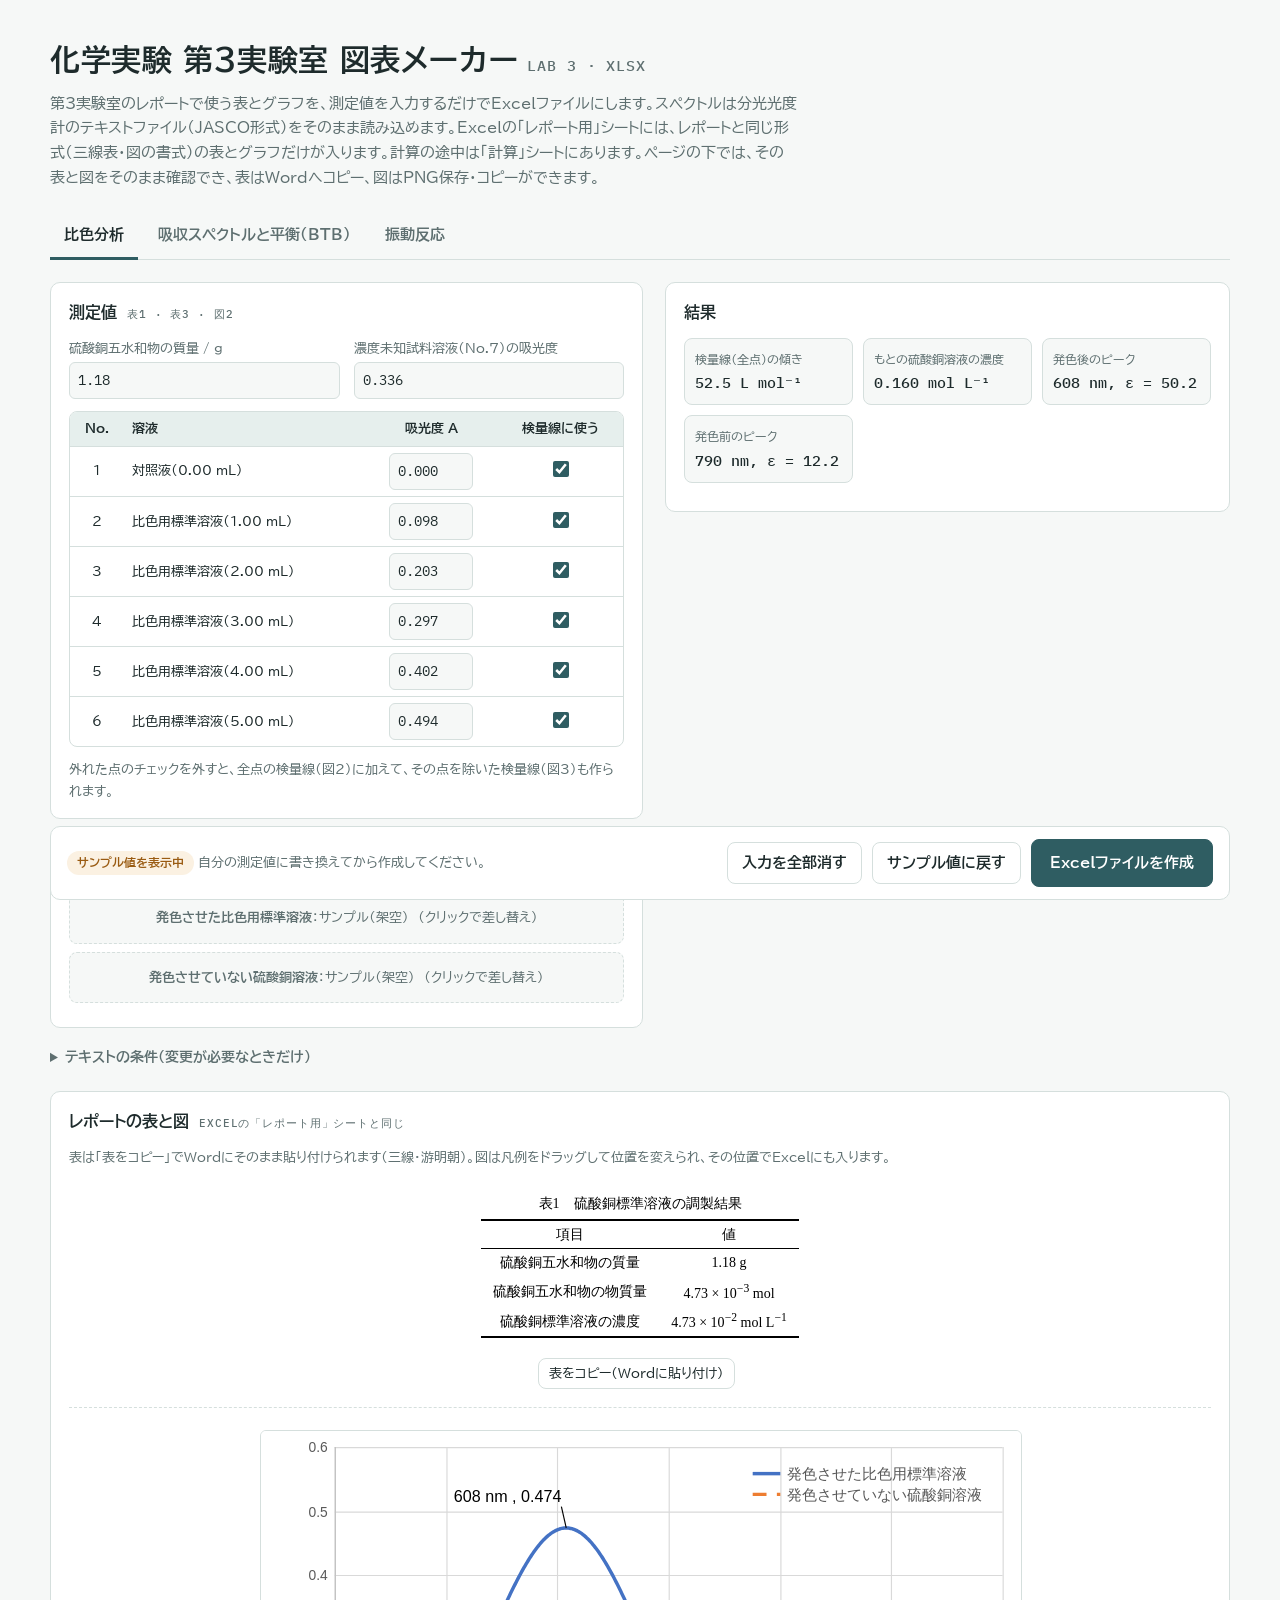
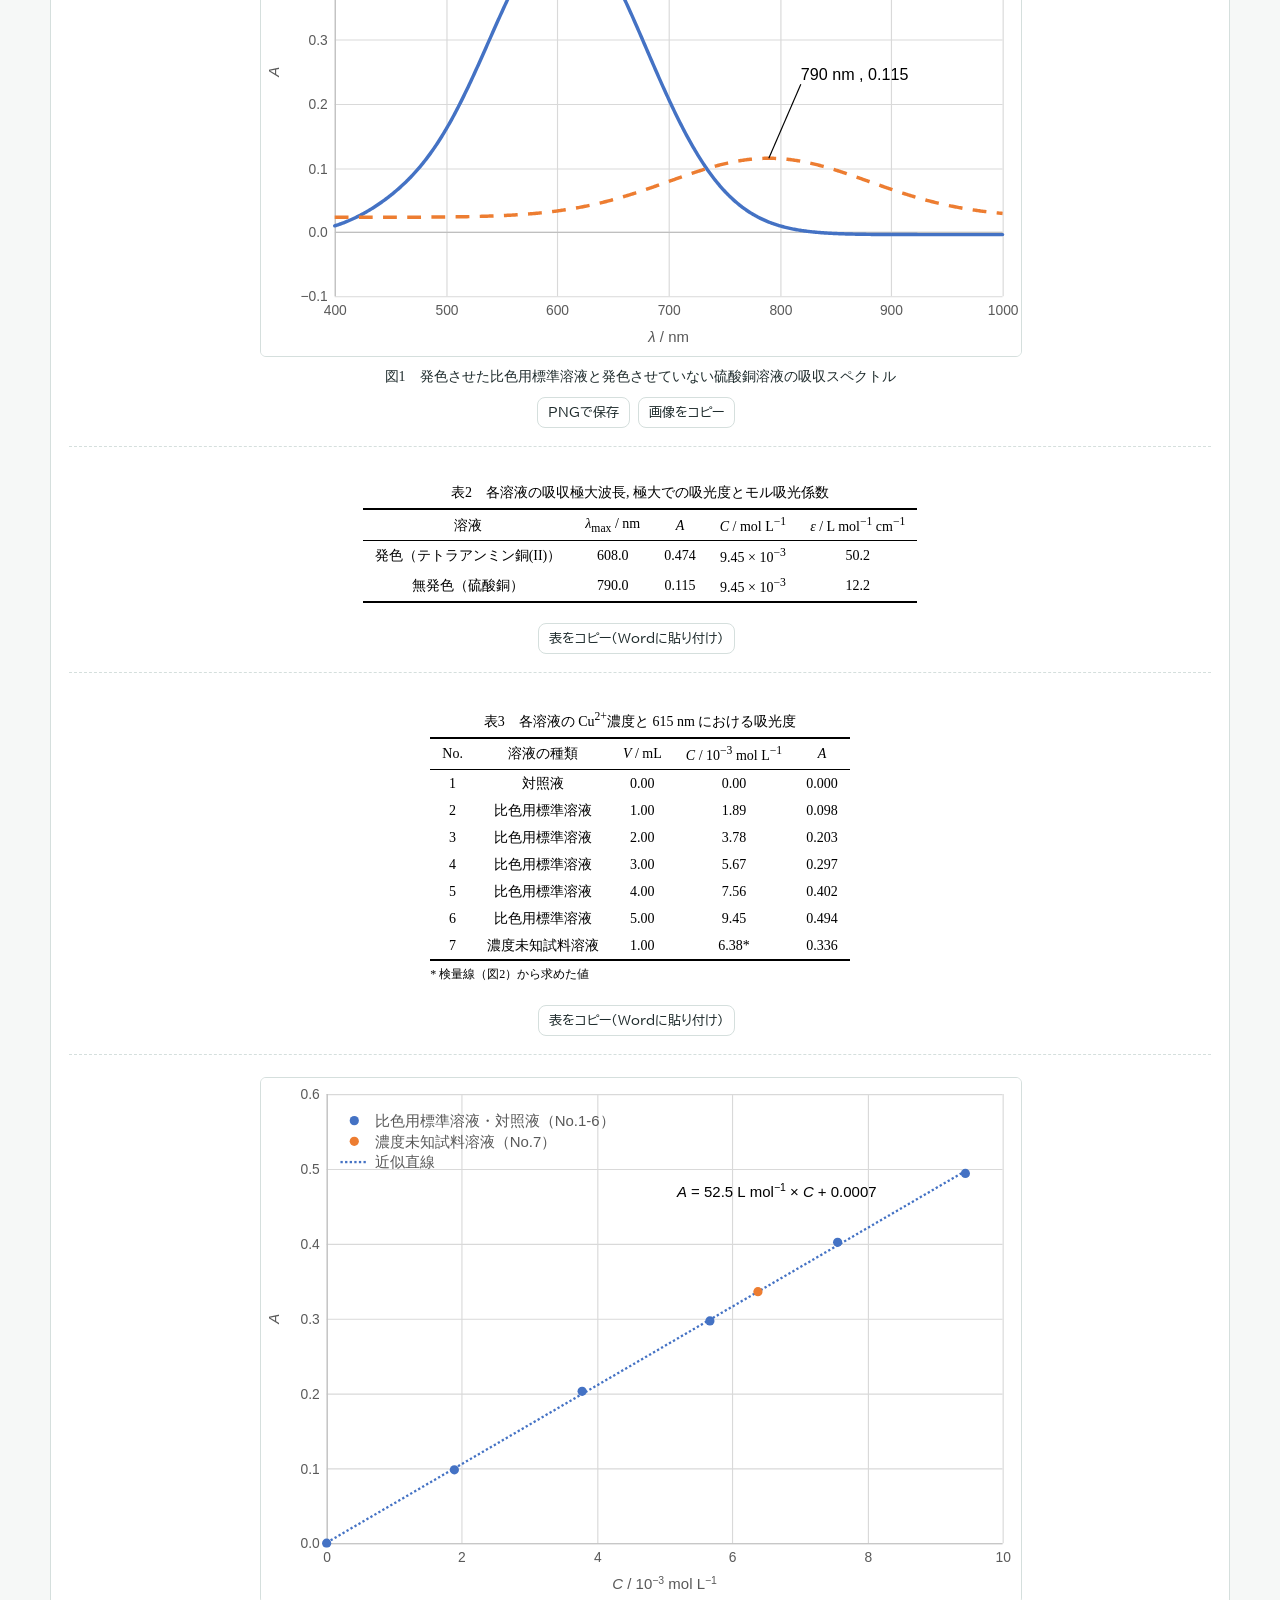
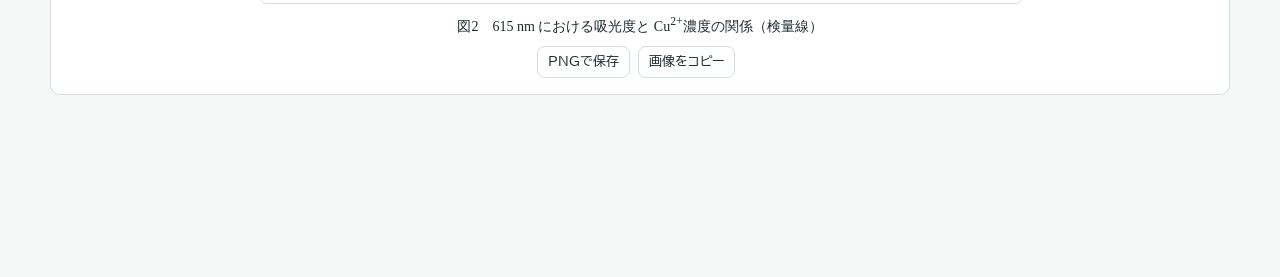
==== commit 7ec8b88d: "レポートの表と図のプレビューを追加（Wordへの表コピー、図のPNG保存・コピー、凡例と近似式の自動配置、凡例のドラッグ） Co-Authored-By: Claude Opus 5.5 <norep" ====
--- a/index.html
+++ b/index.html
@@ -30,6 +30,24 @@
 nav a[aria-current="page"]{color:var(--ink);border-color:var(--accent)}
 nav a:focus-visible,button:focus-visible,input:focus-visible,select:focus-visible{outline:2px solid var(--accent);outline-offset:2px}
 [hidden]{display:none!important}
+.wide{grid-column:1/-1}
+.rep{display:grid;gap:22px}
+.rep-item{display:grid;gap:8px;justify-items:center;padding-bottom:18px;border-bottom:1px dashed var(--line)}
+.rep-item:last-child{border-bottom:none;padding-bottom:0}
+.rep-tbl{max-width:100%;overflow-x:auto;background:#fff;color:#000;padding:12px 16px;border-radius:6px;font-family:"Yu Mincho","YuMincho","Hiragino Mincho ProN",serif}
+.rep-tbl table{border-collapse:collapse;margin:0 auto;width:auto;font-size:14px}
+.rep-tbl th,.rep-tbl td{background:none;color:#000;font-weight:400;border:0;padding:2px 12px;white-space:nowrap;text-align:center;font-size:14px}
+.rep-tbl thead th{border-top:2px solid #000;border-bottom:1px solid #000}
+.rep-tbl td.last,.rep-tbl tr:last-child td{border-bottom:2px solid #000}
+.rep-tbl .cap{margin:0 0 4px;text-align:center;font-size:14px}
+.rep-tbl .note{margin:4px 0 0;font-size:12px}
+.rep-fig{width:100%;max-width:760px}
+.rep-fig canvas{width:100%;height:auto;border:1px solid var(--line);border-radius:6px;background:#fff;touch-action:pan-y}
+.rep-item>.cap{margin:0;font-size:14px;font-family:"Yu Mincho","YuMincho","Hiragino Mincho ProN",serif;text-align:center}
+.rep-act{display:flex;gap:8px;flex-wrap:wrap;align-items:center;justify-content:center}
+.rep-msg{font-size:12px;color:var(--accent)}
+@media (max-width:600px){.rep-tbl{padding:8px 6px}.rep-tbl table,.rep-tbl th,.rep-tbl td,.rep-tbl .cap{font-size:12px}.rep-tbl th,.rep-tbl td{padding:2px 6px}.rep-tbl .cap{white-space:normal}}
+
 .panel{display:grid;grid-template-columns:minmax(0,1.05fr) minmax(0,1fr);gap:22px;align-items:start}
 @media (max-width:860px){.panel{grid-template-columns:1fr}}
 .col{display:grid;gap:18px;min-width:0}
@@ -81,7 +99,7 @@
 <div class="wrap">
 <header>
  <h1>化学実験 第3実験室 図表メーカー<small>LAB 3 · XLSX</small></h1>
- <p class="lead">第3実験室のレポートで使う表とグラフを、測定値を入力するだけでExcelファイルにします。スペクトルは分光光度計のテキストファイル（JASCO形式）をそのまま読み込めます。Excelの「レポート用」シートには、レポートと同じ形式（三線表・図の書式）の表とグラフだけが入ります。計算の途中は「計算」シートにあります。</p>
+ <p class="lead">第3実験室のレポートで使う表とグラフを、測定値を入力するだけでExcelファイルにします。スペクトルは分光光度計のテキストファイル（JASCO形式）をそのまま読み込めます。Excelの「レポート用」シートには、レポートと同じ形式（三線表・図の書式）の表とグラフだけが入ります。計算の途中は「計算」シートにあります。ページの下では、その表と図をそのまま確認でき、表はWordへコピー、図はPNG保存・コピーができます。</p>
 </header>
 
 <nav aria-label="実験の切り替え">
@@ -122,11 +140,14 @@
   <section class="box">
    <h2>結果</h2>
    <div class="results" id="c-res"></div>
-   <canvas id="c-cv" width="640" height="420" aria-label="検量線のプレビュー"></canvas>
-   <canvas id="c-cv2" width="640" height="360" aria-label="スペクトルのプレビュー" hidden></canvas>
    <p class="msg" id="c-msg"></p>
   </section>
  </div>
+ <section class="box wide">
+  <h2>レポートの表と図<span class="tag">Excelの「レポート用」シートと同じ</span></h2>
+  <p class="hint">表は「表をコピー」でWordにそのまま貼り付けられます（三線・游明朝）。図は凡例をドラッグして位置を変えられ、その位置でExcelにも入ります。</p>
+  <div class="rep" id="c-rep"></div>
+ </section>
 </div>
 
 <!-- ============ BTB ============ -->
@@ -157,11 +178,14 @@
   <section class="box">
    <h2>結果</h2>
    <div class="results" id="b-res"></div>
-   <canvas id="b-cv" width="640" height="380" aria-label="スペクトルのプレビュー"></canvas>
-   <canvas id="b-cv2" width="640" height="380" aria-label="log値とpHの関係のプレビュー"></canvas>
    <p class="msg" id="b-msg"></p>
   </section>
  </div>
+ <section class="box wide">
+  <h2>レポートの表と図<span class="tag">Excelの「レポート用」シートと同じ</span></h2>
+  <p class="hint">表は「表をコピー」でWordにそのまま貼り付けられます（三線・游明朝）。図は凡例をドラッグして位置を変えられ、その位置でExcelにも入ります。</p>
+  <div class="rep" id="b-rep"></div>
+ </section>
 </div>
 
 <!-- ============ 振動反応 ============ -->
@@ -179,10 +203,14 @@
   <section class="box">
    <h2>結果</h2>
    <div class="results" id="o-res"></div>
-   <canvas id="o-cv" width="640" height="420" aria-label="アーレニウスプロットのプレビュー"></canvas>
    <p class="msg" id="o-msg"></p>
   </section>
  </div>
+ <section class="box wide">
+  <h2>レポートの表と図<span class="tag">Excelの「レポート用」シートと同じ</span></h2>
+  <p class="hint">表は「表をコピー」でWordにそのまま貼り付けられます（三線・游明朝）。図は凡例をドラッグして位置を変えられ、その位置でExcelにも入ります。</p>
+  <div class="rep" id="o-rep"></div>
+ </section>
 </div>
 
 <div class="bar">
@@ -337,18 +365,20 @@
 function btbColor(pH){const f=1/(1+10**(7.1-pH));const st=[[0,[214,170,0]],[0.5,[56,150,72]],[1,[33,64,160]]];let a=st[0],b=st[2];if(f<=0.5){a=st[0];b=st[1];}else{a=st[1];b=st[2];}const t=(f-a[0])/(b[0]-a[0]);
  return a[1].map((v,i)=>Math.round(v+(b[1][i]-v)*t).toString(16).padStart(2,'0')).join('').toUpperCase();}
 function niceAxis(lo,hi,step){return {min:+(Math.floor(lo/step+1e-9)*step).toFixed(6),max:+(Math.ceil(hi/step-1e-9)*step).toFixed(6),major:step};}
+/* ---------- what goes on the report sheet, in order (used for the on-screen preview / copy / PNG) ---------- */
+let REP=[];
 /* ---------- report-style table (three-line, 游明朝, centred) ---------- */
-function table(sh,r,c,caption,head,rows,note,spans){const sp=spans||head.map(()=>1);const W=sp.reduce((a,b)=>a+b,0);const pos=sp.map((_,j)=>c+sp.slice(0,j).reduce((a,b)=>a+b,0));
+function table(sh,r,c,caption,head,rows,note,spans){REP.push({type:'table',r,caption,head,rows,note,spans});const sp=spans||head.map(()=>1);const W=sp.reduce((a,b)=>a+b,0);const pos=sp.map((_,j)=>c+sp.slice(0,j).reduce((a,b)=>a+b,0));
  sh.set(r,c,{r:caption},ST.cap);if(W>1)sh.merge(r,c,r,c+W-1);
  const put=(rr,j,v,st)=>{sh.set(rr,pos[j],{r:String(v)},st);for(let k=1;k<sp[j];k++)sh.set(rr,pos[j]+k,'',st);if(sp[j]>1)sh.merge(rr,pos[j],rr,pos[j]+sp[j]-1);};
  head.forEach((h,j)=>put(r+1,j,h,ST.th));
  rows.forEach((row,i)=>row.forEach((v,j)=>put(r+2+i,j,v,i===rows.length-1?ST.tdl:ST.td)));
  let end=r+2+rows.length;if(note){sh.set(end,c,{r:note},ST.tn);end++;}return end+1;}
-function caption(sh,r,c,text,w){sh.set(r,c,{r:text},ST.cap);sh.merge(r,c,r,c+w-1);}
+function caption(sh,r,c,text,w){sh.set(r,c,{r:text},ST.cap);sh.merge(r,c,r,c+w-1);const ch=sh.charts[sh.charts.length-1];if(ch&&!ch.caption){ch.caption=text;REP.push({type:'fig',r:ch.r,caption:text,chart:ch,sheet:sh});}}
 const XFMT=d=>d<=0?'0':'0.'+'0'.repeat(d);
 
 /* ================== 比色分析 ================== */
-function colorimetry(p){
+function colorimetry(p){REP=[];
  const rep=new Sheet('レポート用');rep.grid=false;const cs=new Sheet('計算');
  [6,20,12,16,16,20,10,10].forEach((w,i)=>rep.width(i,w));
  const n=p.mass/p.M,cstd=n/(p.vstd/1000),cstdR=roundSig(cstd,3);
@@ -409,10 +439,10 @@
    {name:`No.${nm}（実測値）`,x:ex.map(x=>x.C*1000),y:ex.map(x=>x.A),xRef:aref('計算',EB+1,2,EB+ex.length,2),yRef:aref('計算',EB+1,3,EB+ex.length,3),marker:'circle',color:OF.gray}];
   rep.chart({series:ser,x:{title:`<i>C</i> / 10^{${M}3} mol L^{${M}1}`,...xa2},y:{title:'<i>A</i>',min:Math.min(fuse.b,0)<0?-0.1:0,max:ya2.max,major:0.1,fmt:'0.0'},legend:{x:0.1,y:0.04,w:0.55,h:0.3}},r,0,r+figH,figW);r+=figH;
   caption(rep,r,0,`図3　No.${nm} を除いた検量線`,figW);r+=2;}
- return {sheets:[rep,cs],res:{n,cstd,fall,fuse,Cu,orig,Cu2,orig2:Cu2*p.vflask/p.vunk,rows,used,ex,spec:specInfo.map(x=>({label:x.s.label,pk:x.pk,eps:x.pk?x.pk.a/(Cs*p.l):NaN}))}};}
+ return {sheets:[rep,cs],report:REP,res:{n,cstd,fall,fuse,Cu,orig,Cu2,orig2:Cu2*p.vflask/p.vunk,rows,used,ex,spec:specInfo.map(x=>({label:x.s.label,pk:x.pk,eps:x.pk?x.pk.a/(Cs*p.l):NaN}))}};}
 
 /* ================== BTB ================== */
-function btb(p){
+function btb(p){REP=[];
  const S=[...p.samples].sort((a,b)=>a.pH-b.pH);const N=S.length;const C0=p.stock*1e-3*p.aliq/p.flask;const l=p.l;
  const grid=[...new Set(S.flatMap(s=>s.data.map(q=>q[0])))].sort((a,b)=>a-b);const maps=S.map(s=>new Map(s.data.map(q=>[q[0],q[1]])));
  const rep=new Sheet('レポート用');rep.grid=false;const cs=new Sheet('計算');
@@ -473,10 +503,10 @@
   rep.chart({series:ser,x:{title:'pH',...niceAxis(Math.min(...xs)-0.2,Math.max(...xs)+0.2,0.25),fmt:'0.00'},y:{title:LOG,...niceAxis(Math.min(...ys)-0.2,Math.max(...ys)+0.2,0.25),fmt:'0.00'},legend:{x:0.1,y:0.04,w:0.36,h:0.26}},r,0,r+figH,figW);r+=figH;
   caption(rep,r,0,'図3　BTB の吸光度と pH の関係',figW);r+=2;}
  r=table(rep,r,0,'表4　近似直線の傾き・切片と求めた p<i>K</i>_{a}',['波長','傾き','切片','<i>R</i>^{2}','p<i>K</i>_{a}'],[[`${p.w1} nm`,f1?fx(f1.a,3):'—',f1?fx(f1.b,3):'—',f1?f1.r2.toFixed(3):'—',isFinite(pk1)?pk1.toFixed(2):'—'],[`${p.w2} nm`,f2?fx(f2.a,3):'—',f2?fx(f2.b,3):'—',f2?f2.r2.toFixed(3):'—',isFinite(pk2)?pk2.toFixed(2):'—']]);
- return {sheets:[rep,cs],res:{C0,rowsA,f1,f2,pkm,u1,u2,peaks,iso,steps:stp,base,S,grid,maps}};}
+ return {sheets:[rep,cs],report:REP,res:{C0,rowsA,f1,f2,pkm,u1,u2,peaks,iso,steps:stp,base,S,grid,maps}};}
 
 /* ================== 振動反応 ================== */
-function oscillation(p){const n=p.n;
+function oscillation(p){REP=[];const n=p.n;
  const rep=new Sheet('レポート用');rep.grid=false;const cs=new Sheet('計算');
  const rows=p.temps.map(t=>{const ts=t.times;const Pind=ts[0],Posc=(ts[n-1]-ts[0])/(n-1),T=t.t+273.15;return {t:t.t,T,Pind,Posc,ts,x:1000/T,yi:Math.log(1/Pind),yo:Math.log(1/Posc)};});
  const fi=fit(rows.map(x=>x.x),rows.map(x=>x.yi)),fo=fit(rows.map(x=>x.x),rows.map(x=>x.yo));const R=8.314;
@@ -493,7 +523,7 @@
  rep.width(0,22).width(1,12);for(let c=2;c<2+n;c++)rep.width(c,7);
  let r=0;rep.set(r,0,'化学的振動反応：レポート用の表と図',ST.sub);r+=2;
  const t1=[];rows.forEach(x=>{t1.push([`${x.t} ℃`,'時間 / s',...x.ts.map(v=>String(Math.round(v)))]);t1.push(['','周期 / s',...x.ts.map((v,i)=>String(Math.round(i?v-x.ts[i-1]:v)))]);});
- const T1=r+2;r=table(rep,r,0,'表1　発色の回数と時間（時間は反応開始からの経過時間）',['温度','項目',...Array.from({length:n},(_,i)=>String(i+1))],t1,'※ 1回目の周期は誘導期 <i>P</i>_{ind} に等しい。');rows.forEach((_,k)=>{rep.set(T1+2*k,0,{r:`${rows[k].t} ℃`},ST.td);rep.set(T1+2*k+1,0,'',k===rows.length-1?ST.tdl:ST.td);rep.merge(T1+2*k,0,T1+2*k+1,0);});
+ const T1=r+2;r=table(rep,r,0,'表1　発色の回数と時間（時間は反応開始からの経過時間）',['温度','項目',...Array.from({length:n},(_,i)=>String(i+1))],t1,'※ 1回目の周期は誘導期 <i>P</i>_{ind} に等しい。');rows.forEach((_,k)=>{rep.set(T1+2*k,0,{r:`${rows[k].t} ℃`},ST.td);rep.set(T1+2*k+1,0,'',k===rows.length-1?ST.tdl:ST.td);rep.merge(T1+2*k,0,T1+2*k+1,0);});REP.find(x=>x.type==='table').vmerge=2;
  const W2=1+rows.length;
  r=table(rep,r,0,'表2　アーレニウスプロット用のデータ整理',['',...rows.map(x=>`${x.t} ℃`)],[
   [`<i>T</i>^{${M}1} / 10^{${M}3} K^{${M}1}`,...rows.map(x=>x.x.toFixed(3))],
@@ -507,9 +537,145 @@
   x:{title:`<i>T</i>^{${M}1} / 10^{${M}3} K^{${M}1}`,...niceAxis(Math.min(...xs)-0.015,Math.max(...xs)+0.015,0.02),fmt:'0.00'},y:{title:'ln (1/<i>P</i>)',...niceAxis(Math.min(...ys)-0.3,Math.max(...ys)+0.3,0.5),fmt:'0.0'},legend:{x:0.6,y:0.45,w:0.36,h:0.3}},r,0,r+figH,8);r+=figH;
  caption(rep,r,0,'図1　誘導期および振動期のアーレニウスプロット',8);r+=2;
  r=table(rep,r,0,'表3　誘導期および振動期の活性化エネルギー',['','傾き / K','<i>R</i>^{2}',`<i>E</i>_{a} / kJ mol^{${M}1}`],[['誘導期',sci(fi.a*1000,4),fi.r2.toFixed(3),`${Ea(fi).toFixed(1)} ± ${dEa(fi).toFixed(1)}`],['振動期',sci(fo.a*1000,4),fo.r2.toFixed(3),`${Ea(fo).toFixed(1)} ± ${dEa(fo).toFixed(1)}`]],null,[1,1,2,3]);
- return {sheets:[rep,cs],res:{rows,fi,fo,Ea:{ind:Ea(fi),osc:Ea(fo),dind:dEa(fi),dosc:dEa(fo)}}};}
+ return {sheets:[rep,cs],report:REP,res:{rows,fi,fo,Ea:{ind:Ea(fi),osc:Ea(fo),dind:dEa(fi),dosc:dEa(fo)}}};}
 return {colorimetry,btb,oscillation,parseSpectrum,parseTime,fit,peak,steps,btbColor};})();
 if(typeof module!=='undefined')module.exports=LAB;
+
+</script>
+<script>
+/* ---- on-screen report preview: the tables and figures exactly as they go on the 「レポート用」 sheet ----
+   tables → three-line HTML table with a "copy for Word" button
+   figures → canvas drawing that mirrors the Excel chart (same axes, ticks from the minimum, legend box, trendline / data labels),
+             legend can be dragged (the position is written into the Excel chart), PNG save / image copy */
+const REPORT=(()=>{
+const FONT='"Yu Gothic","YuGothic","Hiragino Sans","Meiryo",sans-serif';
+const MINCHO='"Yu Mincho","YuMincho","Hiragino Mincho ProN","MS PMincho",serif';
+const GRAY='#595959';
+const esc=s=>String(s).replace(/[&<>"]/g,c=>({'&':'&amp;','<':'&lt;','>':'&gt;','"':'&quot;'}[c]));
+/* markup: ^{sup} _{sub} <i>it</i> */
+function runs(s){const out=[];const re=/(\^\{[^}]*\}|_\{[^}]*\}|<i>.*?<\/i>)/g;let last=0,m;s=String(s??'');
+ while((m=re.exec(s))){if(m.index>last)out.push({t:s.slice(last,m.index)});const t=m[0];if(t[0]==='^')out.push({t:t.slice(2,-1),sup:1});else if(t[0]==='_')out.push({t:t.slice(2,-1),sub:1});else out.push({t:t.slice(3,-4),i:1});last=re.lastIndex;}
+ if(last<s.length)out.push({t:s.slice(last)});return out;}
+const html=s=>runs(s).map(r=>r.sup?`<sup>${esc(r.t)}</sup>`:r.sub?`<sub>${esc(r.t)}</sub>`:r.i?`<i>${esc(r.t)}</i>`:esc(r.t)).join('');
+const plain=s=>runs(s).map(r=>r.t).join('');
+function rfont(r,size){return `${r.i?'italic ':''}${r.sup||r.sub?size*0.7:size}px ${FONT}`;}
+function rwidth(g,s,size){let w=0;for(const r of runs(s)){g.font=rfont(r,size);w+=g.measureText(r.t).width;}return w;}
+function rdraw(g,s,x,y,size,align='left'){const w=rwidth(g,s,size);let cx=align==='center'?x-w/2:align==='right'?x-w:x;g.textAlign='left';
+ for(const r of runs(s)){g.font=rfont(r,size);g.fillText(r.t,cx,y+(r.sup?-size*0.38:r.sub?size*0.22:0));cx+=g.measureText(r.t).width;}return w;}
+
+/* ---------- figure geometry from the sheet (two-cell anchor → pixels, as Excel does) ---------- */
+const colPx=(sh,c)=>Math.round((sh.widths[c]??8.43)*7+5);
+function chartSize(sh,a){let w=0;for(let c=a.c;c<a.c2;c++)w+=colPx(sh,c);return {W:w,H:(a.r2-a.r)*24};}
+function fmtNum(v,fmt){if(Math.abs(v)<1e-12)v=0;const m=/^0(?:\.(0+))?$/.exec(fmt||'');const s=m?v.toFixed(m[1]?m[1].length:0):String(+v.toPrecision(10));return s.replace('-','−');}
+function fit(x,y){const n=x.length;if(n<2)return null;const mx=x.reduce((a,b)=>a+b,0)/n,my=y.reduce((a,b)=>a+b,0)/n;let sxx=0,sxy=0;for(let i=0;i<n;i++){sxx+=(x[i]-mx)**2;sxy+=(x[i]-mx)*(y[i]-my);}const a=sxy/sxx;return {a,b:my-a*mx};}
+function dashArr(d,w){const u=Math.max(d==='sysdot'||d==='dot'?2:1,w);return d==='dash'||d==='sysdash'?[4*u,3*u]:d==='sysdot'||d==='dot'?[u,u]:d==='dashdot'?[4*u,2*u,u,2*u]:[];}
+function marker(g,sym,x,y,size,color){const r=size/2+0.5;g.fillStyle=color;g.beginPath();
+ if(sym==='square')g.rect(x-r,y-r,2*r,2*r);else if(sym==='triangle'){g.moveTo(x,y-r*1.15);g.lineTo(x+r*1.1,y+r*0.8);g.lineTo(x-r*1.1,y+r*0.8);g.closePath();}else if(sym==='diamond'){g.moveTo(x,y-r*1.2);g.lineTo(x+r*1.2,y);g.lineTo(x,y+r*1.2);g.lineTo(x-r*1.2,y);g.closePath();}else g.arc(x,y,r,0,7);g.fill();}
+
+/* draw one chart spec (the same object handed to the xlsx writer) into a W×H box */
+function draw(g,ch,W,H){g.fillStyle='#fff';g.fillRect(0,0,W,H);
+ const xa=ch.x,ya=ch.y;const yl=Math.max(...[ya.min,ya.max,ya.min+ya.major].map(v=>rwidth(g,fmtNum(v,ya.fmt),12)));
+ const PL=Math.round(yl+40),PR=16,PT=14,PB=52;const pw=W-PL-PR,ph=H-PT-PB;
+ const X=v=>PL+(v-xa.min)/(xa.max-xa.min)*pw,Y=v=>PT+ph-(v-ya.min)/(ya.max-ya.min)*ph;
+ g.lineWidth=1;g.font=`12px ${FONT}`;
+ // gridlines + tick labels (Excel counts ticks from the axis minimum)
+ for(let k=0;k<=200;k++){const v=xa.min+k*xa.major;if(v>xa.max+xa.major*1e-6)break;const x=Math.round(X(v))+.5;g.strokeStyle='#D9D9D9';g.beginPath();g.moveTo(x,PT);g.lineTo(x,PT+ph);g.stroke();g.fillStyle=GRAY;g.textAlign='center';g.fillText(fmtNum(v,xa.fmt),x,PT+ph+16);}
+ for(let k=0;k<=200;k++){const v=ya.min+k*ya.major;if(v>ya.max+ya.major*1e-6)break;const y=Math.round(Y(v))+.5;g.strokeStyle='#D9D9D9';g.beginPath();g.moveTo(PL,y);g.lineTo(PL+pw,y);g.stroke();g.fillStyle=GRAY;g.textAlign='right';g.font=`12px ${FONT}`;g.fillText(fmtNum(v,ya.fmt),PL-6,y+4);}
+ // axis lines cross at zero (or at the nearer end when zero is outside the range)
+ const cz=(a)=>Math.min(Math.max(0,a.min),a.max);g.strokeStyle='#BFBFBF';g.beginPath();const y0=Math.round(Y(cz(ya)))+.5,x0=Math.round(X(cz(xa)))+.5;g.moveTo(PL,y0);g.lineTo(PL+pw,y0);g.moveTo(x0,PT);g.lineTo(x0,PT+ph);g.stroke();
+ g.fillStyle=GRAY;rdraw(g,xa.title||'',PL+pw/2,H-12,13,'center');g.save();g.translate(16,PT+ph/2);g.rotate(-Math.PI/2);rdraw(g,ya.title||'',0,0,13,'center');g.restore();
+ // series, trendlines
+ const tls=[];const labels=[];
+ g.save();g.beginPath();g.rect(PL-4,PT-4,pw+8,ph+8);g.clip();
+ ch.series.forEach(s=>{const color='#'+(s.color||'4472C4'),xs=s.x,ys=s.y;
+  if(s.trend){const pts=xs.map((x,i)=>[x,ys[i]]).filter(p=>isFinite(p[0])&&isFinite(p[1]));const f=fit(pts.map(p=>p[0]),pts.map(p=>p[1]));
+   if(f){const lo=Math.min(...pts.map(p=>p[0])),hi=Math.max(...pts.map(p=>p[0]));const t=s.trend,tc='#'+(t.color||s.color||'4472C4');g.strokeStyle=tc;g.lineWidth=2;g.lineCap='butt';g.setLineDash(dashArr(t.dash||'sysdot',2));g.beginPath();g.moveTo(X(lo),Y(f.a*lo+f.b));g.lineTo(X(hi),Y(f.a*hi+f.b));g.stroke();g.setLineDash([]);
+    tls.push({name:t.name||'近似直線',color:tc,dash:t.dash||'sysdot'});if(t.label)labels.push({kind:'trend',px:X(hi),py:Y(f.a*hi+f.b),lab:t.label});}}
+  if(s.line){const lw=(s.width||28575)/12700*1.333;g.strokeStyle=color;g.lineWidth=lw;g.lineJoin='round';g.lineCap=(s.dash||'solid')==='solid'?'round':'butt';g.setLineDash(dashArr(s.dash||'solid',lw));g.beginPath();let on=false;
+   xs.forEach((x,i)=>{const y=ys[i];if(y==null||!isFinite(y)){on=false;return;}if(!on){g.moveTo(X(x),Y(y));on=true;}else g.lineTo(X(x),Y(y));});g.stroke();g.setLineDash([]);}
+  if(s.marker&&s.marker!=='none')xs.forEach((x,i)=>{if(isFinite(ys[i]))marker(g,s.marker,X(x),Y(ys[i]),s.msize||7,color);});
+  (s.labels||[]).forEach(L=>{if(isFinite(ys[L.idx]))labels.push({kind:'data',px:X(xs[L.idx]),py:Y(ys[L.idx]),lab:L});});});
+ g.restore();
+ // trendline / data labels: Excel's default spot plus the stored offset (fractions of the chart)
+ for(const L of labels){const lines=String(L.lab.text).split('\n');const size=L.kind==='data'?14:13,lh=size*1.25;const w=Math.max(...lines.map(t=>rwidth(g,t,size)));
+  let bx,by;if(L.kind==='data'){bx=L.px+8+L.lab.x*W;by=L.py-lh/2+L.lab.y*H;}else{bx=L.px+4+L.lab.x*W;by=L.py-lines.length*lh-4+L.lab.y*H;}
+  bx=Math.min(Math.max(4,bx),W-w-6);by=Math.min(Math.max(4,by),H-lines.length*lh-4);   // Excel keeps labels inside the chart area
+  if(L.kind==='data'&&(Math.abs(L.lab.x)>0.02||Math.abs(L.lab.y)>0.02)){const tx=Math.min(Math.max(L.px,bx),bx+w),ty=Math.min(Math.max(L.py,by),by+lh);g.strokeStyle='#000';g.lineWidth=1;g.beginPath();g.moveTo(L.px,L.py);g.lineTo(tx,ty);g.stroke();}
+  g.fillStyle='#000';lines.forEach((t,i)=>rdraw(g,t,bx,by+(i+0.8)*lh,size,'left'));}
+ // legend: series first, then trendlines (Excel order)
+ let box=null;if(ch.legend!==false){const lg=ch.legend||{x:0.12,y:0.04,w:0.45,h:0.22};const entries=[...ch.series.map(s=>({name:s.name,color:'#'+(s.color||'4472C4'),line:!!s.line,dash:s.dash||'solid',width:s.width,marker:s.line?null:s.marker,msize:s.msize})),...tls.map(t=>({name:t.name,color:t.color,line:true,dash:t.dash,width:19050}))];
+  const rowH=18,x0=lg.x*W,y1=lg.y*H;let tw=0;entries.forEach((e,i)=>{const y=y1+8+i*rowH+rowH/2;if(e.line){const lw=(e.width||28575)/12700*1.333;g.strokeStyle=e.color;g.lineWidth=lw;g.lineCap='butt';g.setLineDash(dashArr(e.dash,lw));g.beginPath();g.moveTo(x0+4,y);g.lineTo(x0+28,y);g.stroke();g.setLineDash([]);}
+   else if(e.marker)marker(g,e.marker,x0+16,y,e.msize||7,e.color);g.fillStyle=GRAY;tw=Math.max(tw,rdraw(g,e.name,x0+34,y+4.5,13,'left'));});
+  box={x:x0,y:y1,w:Math.max(lg.w*W,tw+40),h:Math.max(lg.h*H,entries.length*rowH+12)};}
+ return {legend:box};}
+
+/* ---------- copy helpers ---------- */
+async function copyHTML(htmlStr,text){try{if(navigator.clipboard&&window.ClipboardItem){await navigator.clipboard.write([new ClipboardItem({'text/html':new Blob([htmlStr],{type:'text/html'}),'text/plain':new Blob([text],{type:'text/plain'})})]);return true;}}catch(_){}
+ try{const d=document.createElement('div');d.contentEditable='true';d.style.cssText='position:fixed;left:-9999px;top:0';d.innerHTML=htmlStr;document.body.appendChild(d);const r=document.createRange();r.selectNodeContents(d);const s=getSelection();s.removeAllRanges();s.addRange(r);const ok=document.execCommand('copy');s.removeAllRanges();d.remove();return ok;}catch(_){return false;}}
+function tableHTML(t,forWord){const sp=t.spans||t.head.map(()=>1);const n=t.rows.length;const cell=(v,tag,i,j,extra='')=>{const last=tag==='td'&&i===n-1;
+  const st=forWord?`style="font-family:'游明朝','Yu Mincho',serif;font-size:10.5pt;text-align:center;padding:1pt 9pt;${tag==='th'?'border-top:1.5pt solid #000;border-bottom:.75pt solid #000;font-weight:normal;':''}${last?'border-bottom:1.5pt solid #000;':''}"`:(last?'class="last"':'');
+  return `<${tag} ${st}${sp[j]>1?` colspan="${sp[j]}"`:''}${extra}>${html(v)}</${tag}>`;};
+ const rows=t.rows.map((r,i)=>'<tr>'+r.map((v,j)=>{if(t.vmerge&&j===0){if(i%t.vmerge)return '';return cell(v,'td',i+t.vmerge-1,j,` rowspan="${t.vmerge}"`);}return cell(v,'td',i,j);}).join('')+'</tr>').join('');
+ const capSt=forWord?` style="font-family:'游明朝','Yu Mincho',serif;font-size:10.5pt;text-align:center;margin:0 0 2pt"`:'';
+ const noteSt=forWord?` style="font-family:'游明朝','Yu Mincho',serif;font-size:9pt;margin:2pt 0 0"`:'';
+ return `<p class="cap"${capSt}>${html(t.caption)}</p><table${forWord?` style="border-collapse:collapse;margin:0 auto"`:''}><thead><tr>${t.head.map((h,j)=>cell(h,'th',0,j)).join('')}</tr></thead><tbody>${rows}</tbody></table>${t.note?`<p class="note"${noteSt}>${html(t.note)}</p>`:''}`;}
+const tableTSV=t=>[plain(t.caption),t.head.map(plain).join('\t'),...t.rows.map(r=>r.map(plain).join('\t')),t.note?plain(t.note):''].join('\n');
+
+/* ---------- rendering the list ---------- */
+const OV={};   // legend positions moved by the user, per tab and figure
+/* automatic legend placement: try the four inside corners (and top-centre) of the plot area and take the one that covers the
+   fewest curve points / markers / labels; the box is sized to its text. Runs in the browser before both preview and Excel export. */
+function autoPlace(it){const ch=it.chart.ch;if(!ch.legend)return;const {W,H}=chartSize(it.sheet,it.chart);const g=document.createElement('canvas').getContext('2d');
+ const xa=ch.x,ya=ch.y;const yl=Math.max(...[ya.min,ya.max,ya.min+ya.major].map(v=>rwidth(g,fmtNum(v,ya.fmt),12)));const PL=Math.round(yl+40),PR=16,PT=14,PB=52,pw=W-PL-PR,ph=H-PT-PB;
+ const X=v=>PL+(v-xa.min)/(xa.max-xa.min)*pw,Y=v=>PT+ph-(v-ya.min)/(ya.max-ya.min)*ph;
+ const names=[...ch.series.map(s=>s.name),...ch.series.filter(s=>s.trend).map(s=>s.trend.name||'近似直線')];
+ const w=Math.max(...names.map(n=>rwidth(g,n,13)))+44,h=names.length*18+14;
+ const pts=[];ch.series.forEach(s=>{const n=s.x.length,step=Math.max(1,Math.floor(n/150));for(let i=0;i<n;i+=step){const y=s.y[i];if(y!=null&&isFinite(y))pts.push([X(s.x[i]),Y(y),s.line?1:4]);}
+  if(s.trend){const xs=s.x.filter((x,i)=>isFinite(s.y[i])),f=fit(xs,s.y.filter(v=>isFinite(v)));if(f){const lo=Math.min(...xs),hi=Math.max(...xs);for(let k=0;k<=120;k++){const x=lo+(hi-lo)*k/120;pts.push([X(x),Y(f.a*x+f.b),1]);}
+   if(s.trend.label){const lx=X(hi)+4+s.trend.label.x*W,ly=Y(f.a*hi+f.b)-30+s.trend.label.y*H;for(let k=0;k<=8;k++)for(let j=0;j<=2;j++)pts.push([lx+k*22,ly+j*14,3]);}}}
+  (s.labels||[]).forEach(L=>{const lx=X(s.x[L.idx])+8+L.x*W,ly=Y(s.y[L.idx])+L.y*H;for(let k=0;k<=5;k++)pts.push([lx+k*18,ly,3]);});});
+ const cand=[[PL+8,PT+6],[PL+pw-w-8,PT+6],[PL+(pw-w)/2,PT+6],[PL+8,PT+ph-h-6],[PL+pw-w-8,PT+ph-h-6]];
+ let best=null;cand.forEach(([x,y],i)=>{let sc=i*0.01;for(const [px,py,wt] of pts)if(px>=x-6&&px<=x+w+6&&py>=y-6&&py<=y+h+6)sc+=wt;if(!best||sc<best.sc)best={sc,x,y};});
+ Object.assign(ch.legend,{x:+(best.x/W).toFixed(4),y:+(best.y/H).toFixed(4),w:+Math.min(0.9,w*1.08/W).toFixed(4),h:+Math.min(0.9,h/H).toFixed(4)});
+ // trendline equations: put each one in the emptiest spot of the plot (not on the curves, the legend or another equation), preferring spots near its own line
+ const boxes=[[best.x,best.y,w,h]];const curve=pts.filter(p=>p[2]!==3);
+ ch.series.forEach(s=>{const L=s.trend&&s.trend.label;if(!L)return;const xs=s.x.filter((x,i)=>isFinite(s.y[i])),f=fit(xs,s.y.filter(v=>isFinite(v)));if(!f)return;const hi=Math.max(...xs),ax=X(hi),ay=Y(f.a*hi+f.b);
+  const lines=String(L.text).split('\n'),lw=Math.max(...lines.map(t=>rwidth(g,t,13)))+4,lh=lines.length*16.25+4;let bb=null;
+  for(let i=0;i<=12;i++)for(let j=0;j<=10;j++){const bx=PL+6+(pw-lw-12)*i/12,by=PT+4+(ph-lh-8)*j/10;let sc=0;
+   for(const [px,py] of curve)if(px>=bx-8&&px<=bx+lw+8&&py>=by-8&&py<=by+lh+8)sc+=3;
+   for(const [qx,qy,qw,qh] of boxes){const ox=Math.max(0,Math.min(bx+lw,qx+qw)-Math.max(bx,qx)),oy=Math.max(0,Math.min(by+lh,qy+qh)-Math.max(by,qy));sc+=ox*oy/40;}
+   const cx=bx+lw/2,cy=by+lh/2,line=Math.abs(f.a*((cx-PL)/pw*(xa.max-xa.min)+xa.min)+f.b-((PT+ph-cy)/ph*(ya.max-ya.min)+ya.min))/(ya.max-ya.min)*ph;sc+=line/60+Math.hypot(cx-ax,cy-ay)/400;
+   if(!bb||sc<bb.sc)bb={sc,bx,by};}
+  boxes.push([bb.bx,bb.by,lw,lh]);L.x=+((bb.bx-(ax+4))/W).toFixed(4);L.y=+((bb.by-(ay-lines.length*16.25-4))/H).toFixed(4);});}
+function applyOverrides(tab,o){if(!o||!o.report)return;let k=0;for(const it of o.report)if(it.type==='fig'){const ov=(OV[tab]||{})[k++];if(!it.chart.ch.legend)continue;autoPlace(it);if(ov)Object.assign(it.chart.ch.legend,ov);}}
+let toast=null;
+function say(el,msg){el.textContent=msg;clearTimeout(el._t);el._t=setTimeout(()=>{el.textContent='';},2600);}
+function save(name,blob){const url=URL.createObjectURL(blob);const a=document.createElement('a');a.href=url;a.download=name;document.body.appendChild(a);a.click();a.remove();setTimeout(()=>URL.revokeObjectURL(url),4000);}
+function figCanvas(it,scale){const {W,H}=chartSize(it.sheet,it.chart);const c=document.createElement('canvas');c.width=W*scale;c.height=H*scale;const g=c.getContext('2d');g.scale(scale,scale);draw(g,it.chart.ch,W,H);return c;}
+function render(box,tab,o,rerender){box.innerHTML='';if(!o||!o.report){box.innerHTML='<p class="hint">入力がそろうと、ここにレポートの表と図が表示されます。</p>';return;}
+ let fi=0;for(const it of o.report){const card=document.createElement('div');card.className='rep-item';
+  if(it.type==='table'){card.innerHTML=`<div class="rep-tbl">${tableHTML(it,false)}</div><div class="rep-act"><button class="btn small" type="button">表をコピー（Wordに貼り付け）</button><span class="rep-msg" role="status"></span></div>`;
+   card.querySelector('button').addEventListener('click',async()=>{const ok=await copyHTML(tableHTML(it,true),tableTSV(it));say(card.querySelector('.rep-msg'),ok?'コピーしました。Wordで貼り付けてください。':'この環境ではコピーできませんでした。');});}
+  else{const k=fi++;const {W,H}=chartSize(it.sheet,it.chart);card.innerHTML=`<div class="rep-fig"><canvas aria-label="${esc(plain(it.caption))}"></canvas></div><p class="cap">${html(it.caption)}</p><div class="rep-act"><button class="btn small" type="button" data-a="png">PNGで保存</button><button class="btn small" type="button" data-a="copy">画像をコピー</button><button class="btn small" type="button" data-a="reset" hidden>凡例を元の位置に</button><span class="rep-msg" role="status"></span></div>`;
+   const cv=card.querySelector('canvas'),msg=card.querySelector('.rep-msg'),resetBtn=card.querySelector('[data-a=reset]');
+   if((OV[tab]||{})[k])resetBtn.hidden=false;
+   const paint=()=>{const cw=cv.parentElement.clientWidth||W;const k2=cw<W*0.8?Math.max(0.85,Math.min(1,cw*1.3/W)):1;const lw=W*k2,lh=H*k2;const dpr=window.devicePixelRatio||1;const sc=cw/lw*dpr;
+    cv.width=Math.round(lw*sc);cv.height=Math.round(lh*sc);const g=cv.getContext('2d');g.setTransform(sc,0,0,sc,0,0);const r=draw(g,it.chart.ch,lw,lh);cv._box=r.legend;cv._L=[lw,lh];};
+   requestAnimationFrame(paint);cv._paint=paint;
+   // legend drag
+   let drag=null;const pos=e=>{const r=cv.getBoundingClientRect();return [(e.clientX-r.left)/r.width*cv._L[0],(e.clientY-r.top)/r.height*cv._L[1]];};
+   const onBox=p=>cv._box&&p[0]>=cv._box.x-4&&p[0]<=cv._box.x+cv._box.w+4&&p[1]>=cv._box.y-4&&p[1]<=cv._box.y+cv._box.h+4;
+   cv.addEventListener('touchstart',e=>{if(e.touches.length===1&&onBox(pos(e.touches[0])))e.preventDefault();},{passive:false});
+   cv.addEventListener('pointerdown',e=>{const p=pos(e);if(!onBox(p))return;drag={dx:p[0]-cv._box.x,dy:p[1]-cv._box.y};cv.setPointerCapture(e.pointerId);});
+   cv.addEventListener('pointermove',e=>{const p=pos(e);if(!drag){cv.style.cursor=onBox(p)?'move':'default';return;}const [lw,lh]=cv._L,lg=it.chart.ch.legend;
+    const x=Math.min(Math.max(0,(p[0]-drag.dx)/lw),1-Math.min(lg.w,0.95)),y=Math.min(Math.max(0,(p[1]-drag.dy)/lh),1-Math.min(lg.h,0.95));lg.x=+x.toFixed(4);lg.y=+y.toFixed(4);(OV[tab]=OV[tab]||{})[k]={x:lg.x,y:lg.y};resetBtn.hidden=false;paint();});
+   const end=()=>{drag=null;};cv.addEventListener('pointerup',end);cv.addEventListener('pointercancel',end);
+   resetBtn.addEventListener('click',()=>{if(OV[tab])delete OV[tab][k];rerender();});
+   card.querySelector('[data-a=png]').addEventListener('click',()=>{figCanvas(it,3).toBlob(b=>{save(plain(it.caption).split(/\s|　/)[0]+'.png',b);say(msg,'PNGを保存しました。');},'image/png');});
+   card.querySelector('[data-a=copy]').addEventListener('click',async()=>{try{const p=new Promise(res=>figCanvas(it,3).toBlob(res,'image/png'));await navigator.clipboard.write([new ClipboardItem({'image/png':p})]);say(msg,'コピーしました。Wordで貼り付けてください。');}catch(_){say(msg,'この環境では画像のコピーができません。PNGで保存してください。');}});}
+  box.appendChild(card);}}
+window.addEventListener('resize',()=>document.querySelectorAll('.rep-fig canvas').forEach(c=>c._paint&&c._paint()));
+return {render,applyOverrides,draw,chartSize};})();
 
 </script>
 <script>
@@ -524,42 +690,11 @@
 const css=n=>getComputedStyle(document.documentElement).getPropertyValue(n).trim();
 const state={tab:'colorimetry',sample:{colorimetry:true,btb:true,oscillation:true},c:{spec:[null,null]},b:{files:[]},o:{rows:[]}};
 
-/* ---------------- tiny canvas plotter ---------------- */
-function nice(lo,hi,n=5){const span=hi-lo||1;const step0=span/n;const mag=10**Math.floor(Math.log10(step0));const st=[1,2,2.5,5,10].map(k=>k*mag).find(s=>s>=step0)||mag*10;return {lo:Math.floor(lo/st)*st,hi:Math.ceil(hi/st)*st,st};}
-function plot(cv,o){const dpr=window.devicePixelRatio||1;const W=cv.width,H=cv.height;if(!cv._w){cv._w=W;cv._h=H;}cv.width=cv._w*dpr;cv.height=cv._h*dpr;const g=cv.getContext('2d');g.scale(dpr,dpr);const w=cv._w,h=cv._h;
- g.clearRect(0,0,w,h);const ink=css('--ink'),mut=css('--muted'),grid=css('--grid');const L=64,R=16,B=48;
- g.font='12px '+css('--f-body');const named=o.series.filter(s=>s.name);const lay=[];{let lx=L,ly=14;for(const s of named){const tw=g.measureText(s.name).width+30;if(lx+tw>w-R&&lx>L){lx=L;ly+=17;}lay.push([s,lx,ly]);lx+=tw+8;}}
- const T=named.length?(lay.length?lay[lay.length-1][2]:0)+14:18;
- const xs=o.series.flatMap(s=>s.x).filter(isFinite),ys=o.series.flatMap(s=>s.y).filter(isFinite);if(!xs.length){g.fillStyle=mut;g.font='13px '+css('--f-body');g.fillText(o.empty||'データがありません',L,h/2);return;}
- let xl=o.xmin??Math.min(...xs),xh=o.xmax??Math.max(...xs),yl=o.ymin??Math.min(...ys),yh=o.ymax??Math.max(...ys);if(o.y0)yl=Math.min(0,yl);
- const nx=nice(xl,xh),ny=nice(yl,yh);if(o.xmin==null){xl=nx.lo;}if(o.xmax==null){xh=nx.hi;}yl=ny.lo;yh=ny.hi;
- const X=v=>L+(v-xl)/(xh-xl)*(w-L-R),Y=v=>h-B-(v-yl)/(yh-yl)*(h-T-B);
- g.font='11px '+css('--f-mono');g.lineWidth=1;g.strokeStyle=grid;g.fillStyle=mut;g.textAlign='center';
- const nxx=nice(xl,xh);for(let v=nxx.lo;v<=xh+1e-9;v+=nxx.st){if(v<xl-1e-9)continue;const x=X(v);g.beginPath();g.moveTo(x,T);g.lineTo(x,h-B);g.stroke();g.fillText(+v.toFixed(6)+'',x,h-B+15);}
- g.textAlign='right';for(let v=ny.lo;v<=yh+1e-9;v+=ny.st){const y=Y(v);g.beginPath();g.moveTo(L,y);g.lineTo(w-R,y);g.stroke();g.fillText(+v.toFixed(6)+'',L-6,y+4);}
- g.strokeStyle=mut;g.beginPath();g.moveTo(L,T);g.lineTo(L,h-B);g.lineTo(w-R,h-B);g.stroke();
- g.fillStyle=ink;g.font='12px '+css('--f-body');g.textAlign='center';g.fillText(o.xlab||'',L+(w-L-R)/2,h-10);g.save();g.translate(14,T+(h-T-B)/2);g.rotate(-Math.PI/2);g.fillText(o.ylab||'',0,0);g.restore();
- g.save();g.beginPath();g.rect(L,T,w-L-R,h-T-B);g.clip();
- for(const f of (o.fits||[])){g.strokeStyle=f.color;g.setLineDash([6,4]);g.lineWidth=1.4;g.beginPath();g.moveTo(X(xl),Y(f.a*xl+f.b));g.lineTo(X(xh),Y(f.a*xh+f.b));g.stroke();g.setLineDash([]);}
- for(const s of o.series){g.strokeStyle=s.color;g.fillStyle=s.color;g.lineWidth=1.6;g.setLineDash(s.dash||[]);
-  if(s.mode==='line'){g.beginPath();let st=false;s.x.forEach((x,i)=>{const y=s.y[i];if(!isFinite(y)||!isFinite(x)){st=false;return;}if(!st){g.moveTo(X(x),Y(y));st=true;}else g.lineTo(X(x),Y(y));});g.stroke();}
-  g.setLineDash([]);if(s.mode==='pts')s.x.forEach((x,i)=>{const y=s.y[i];if(!isFinite(y))return;const px=X(x),py=Y(y);g.beginPath();
-   if(s.marker==='x'){g.lineWidth=2;g.moveTo(px-5,py-5);g.lineTo(px+5,py+5);g.moveTo(px+5,py-5);g.lineTo(px-5,py+5);g.stroke();}
-   else if(s.marker==='sq'){g.rect(px-4.5,py-4.5,9,9);g.fill();}else if(s.marker==='tri'){g.moveTo(px,py-6);g.lineTo(px+5.5,py+4);g.lineTo(px-5.5,py+4);g.closePath();g.fill();}
-   else if(s.marker==='dia'){g.moveTo(px,py-7);g.lineTo(px+6,py);g.lineTo(px,py+7);g.lineTo(px-6,py);g.closePath();g.fill();}else{g.arc(px,py,4.5,0,7);g.fill();}});}
- g.restore();
- // legend (above the plot area)
- g.font='12px '+css('--f-body');g.textAlign='left';
- for(const [s,lx,ly] of lay){g.strokeStyle=s.color;g.fillStyle=s.color;g.setLineDash(s.dash||[]);g.lineWidth=2;
-  if(s.mode==='line'){g.beginPath();g.moveTo(lx,ly-4);g.lineTo(lx+18,ly-4);g.stroke();}else{g.beginPath();g.arc(lx+9,ly-4,4,0,7);g.fill();}
-  g.setLineDash([]);g.fillStyle=ink;g.fillText(s.name,lx+24,ly);}}
-const COLORS=()=>[css('--c1'),css('--c2'),css('--c3'),css('--c4'),'#7B5EA7','#5B8C3A','#A0522D','#8C8C8C'];
-
 /* ---------------- sample data (fictional) ---------------- */
 const gauss=(x,m,s)=>Math.exp(-0.5*((x-m)/s)**2);
 function sampleCuSpectra(){const a=[],b=[];for(let w=400;w<=1000;w++){a.push([w,+(0.478*gauss(w,608,72)+0.018*gauss(w,455,38)-0.004).toFixed(6)]);b.push([w,+(0.092*gauss(w,790,90)+0.023).toFixed(6)]);}return [{label:'発色させた比色用標準溶液',data:a,name:'サンプル（架空）',lo:'400',hi:'1000',isSample:true},{label:'発色させていない硫酸銅溶液',data:b,name:'サンプル（架空）',lo:'400',hi:'1000',isSample:true}];}
 function sampleBTB(){let s=7;const rnd=()=>{s=(s*16807)%2147483647;return s/2147483647-0.5;};const C=1.2e-5;const pHs=[3.85,6.12,6.88,7.35,7.95,10.45];
- return pHs.map(pH=>{const fL=1/(1+10**(7.05-pH)),k=1+rnd()*0.008;const d=[];for(let w=350;w<=750;w++){const eH=1.55e4*gauss(w,431,42)+2500*gauss(w,350,25),eL=3.9e4*gauss(w,618,45)+3000*gauss(w,540,25)+5000*gauss(w,398,32)+1500*gauss(w,350,20);d.push([w,+((eH*(1-fL)+eL*fL)*C*k).toFixed(6)]);}
+ return pHs.map(pH=>{const fL=1/(1+10**(7.05-pH)),k=1+rnd()*0.008;const d=[];for(let w=350;w<=700;w++){const eH=1.55e4*gauss(w,431,42)+2500*gauss(w,350,25),eL=3.9e4*gauss(w,618,45)+3000*gauss(w,540,25)+5000*gauss(w,398,32)+1500*gauss(w,350,20);d.push([w,+((eH*(1-fL)+eL*fL)*C*k+0*rnd()).toFixed(6)]);}
   return {name:'サンプル_pH'+pH+'.txt',pH:String(pH),color:'',data:d,use:true,isSample:true};});}
 function sampleOsc(){return [[35,`1'32",1'46",1'59",2'13",2'28",2'43",2'57",3'13",3'29",3'45",4'02"`],[40,'69,78,88,97,107,117,127,138,149,160,171'],[45,'48,55,62,69,76,83,91,99,106,114,123'],[50,'35,40,45,50,55,59,64,69,75,80,86']].map(([t,s])=>({t:String(t),times:s.split(',')}));}
 const CDEF={mass:'1.18',M:'249.7',vstd:'100',vflask:'25',vunk:'1.00',l:'1.00',wl:'615',Vspec:'5.00',Vs:'0, 1, 2, 3, 4, 5',A:['0.000','0.098','0.203','0.297','0.402','0.494'],Aunk:'0.336'};
@@ -583,16 +718,13 @@
  if(p.V.length!==6||p.V.some(v=>!isFinite(v)))e.push('No.1〜6 の標準溶液の量は「0, 1, 2, 3, 4, 5」のように6つ入力してください。');
  if(p.A.some(v=>!isFinite(v)))e.push('No.1〜6 の吸光度をすべて入力してください。');if(p.use.filter(Boolean).length<2)e.push('検量線には2点以上が必要です。');if(!isFinite(p.Aunk))e.push('No.7 の吸光度を入力してください。');return e;}
 function cSub(p){for(let i=0;i<6;i++){const el=$('c-sub'+i);if(el)el.textContent=isFinite(p.V[i])?`（${p.V[i].toFixed(2)} mL）`:'';}}
-function cUpdate(){const p=cRead();cSub(p);const e=cCheck(p),m=$('c-msg'),res=$('c-res');if(e.length){m.className='msg err';m.textContent=e.join(' ');res.innerHTML='';plot($('c-cv'),{series:[],empty:'入力を完成させるとグラフが表示されます'});$('c-cv2').hidden=true;return null;}
+function cUpdate(){const p=cRead();cSub(p);const e=cCheck(p),m=$('c-msg'),res=$('c-res');if(e.length){m.className='msg err';m.textContent=e.join(' ');res.innerHTML='';REPORT.render($('c-rep'),'colorimetry',null);return null;}
  const o=LAB.colorimetry(p),r=o.res;m.className='msg';m.textContent='';
  const kv=[['検量線（全点）の傾き',`${fmt(r.fall.a,1)} L mol⁻¹`],['もとの硫酸銅溶液の濃度',fmt(r.orig,3)+' mol L⁻¹']];
  if(r.fuse)kv.push([`No.${r.ex.map(x=>x.no).join(', ')} を除くと（図3）`,fmt(r.orig2,3)+' mol L⁻¹']);
  r.spec.forEach(s=>{if(s.pk)kv.push([s.label.replace('させた比色用標準溶液','後').replace('させていない硫酸銅溶液','前')+'のピーク',`${Math.round(s.pk.w)} nm, ε = ${fmt(s.eps,1)}`]);});
  res.innerHTML=kv.map(([k,v])=>`<div class="kv"><span>${k}</span><b>${v}</b></div>`).join('');
- const cs=COLORS();const ser=[{name:'標準溶液・対照液',mode:'pts',x:r.used.map(x=>x.C*1000),y:r.used.map(x=>x.A),color:'#4472C4'}];if(r.ex.length)ser.push({name:'除いた点（実測値）',mode:'pts',x:r.ex.map(x=>x.C*1000),y:r.ex.map(x=>x.A),color:'#A5A5A5'});ser.push({name:'濃度未知試料',mode:'pts',x:[r.Cu*1000],y:[p.Aunk],color:'#ED7D31'});
- const fits=[{a:r.fall.a/1000,b:r.fall.b,color:'#4472C4'}];if(r.fuse)fits.push({a:r.fuse.a/1000,b:r.fuse.b,color:'#A5A5A5'});
- plot($('c-cv'),{series:ser,fits,xlab:'C / 10⁻³ mol L⁻¹',ylab:'A',xmin:0,y0:true});
- const c2=$('c-cv2');if(p.spectra.length){c2.hidden=false;plot(c2,{series:p.spectra.map((s,i)=>({name:s.label,mode:'line',x:s.data.map(q=>q[0]),y:s.data.map(q=>q[1]),color:i?'#ED7D31':'#4472C4',dash:i?[6,4]:[]})),xlab:'λ / nm',ylab:'A'});}else c2.hidden=true;
+ REPORT.applyOverrides('colorimetry',o);REPORT.render($('c-rep'),'colorimetry',o,update);
  return o;}
 
 /* ---------------- BTB ---------------- */
@@ -612,18 +744,17 @@
 function bCheck(p){const e=[];if(p.samples.length<3)e.push('pHの異なるスペクトルを3つ以上読み込んでください（両端のpHと、その間の溶液）。');else if(p.samples.some(s=>!isFinite(s.pH)))e.push('すべてのファイルにpHを入力してください。');
  if(!(p.stock>0&&p.aliq>0&&p.flask>0&&p.l>0))e.push('テキストの条件に正の数を入力してください。');if(!isFinite(p.w1)||!isFinite(p.w2))e.push('解析波長を入力してください。');if(!p.r1||!p.r2||!p.ri)e.push('範囲は「375-480」のように入力してください。');return e;}
 function bUpdate(){const p=bRead(),e=bCheck(p),m=$('b-msg'),res=$('b-res');
- if(e.length){m.className='msg err';m.textContent=e.join(' ');res.innerHTML='';plot($('b-cv'),{series:[],empty:'スペクトルを読み込むとグラフが表示されます'});plot($('b-cv2'),{series:[],empty:''});return null;}
+ if(e.length){m.className='msg err';m.textContent=e.join(' ');res.innerHTML='';REPORT.render($('b-rep'),'btb',null);return null;}
  const o=LAB.btb(p),r=o.res;const notes=[];
  const bad=r.rowsA.slice(1,-1).filter(x=>!isFinite(x.y1)||!isFinite(x.y2));if(bad.length)notes.push('pH '+bad.map(x=>x.pH.toFixed(2)).join('、')+' は log 値が求められない波長があります（表3では「解なし」）。');
  if(r.steps.length)notes.push('約 '+r.steps.join(' nm、約 ')+' nm に装置の段差があります。');
- const bs=r.base.map(b=>b.a),med=[...bs].sort((a,b)=>a-b)[Math.floor(bs.length/2)];const off=r.base.filter(b=>Math.abs(b.a-med)>0.025);if(off.length)notes.push('pH '+off.map(b=>b.pH.toFixed(2)).join('、')+' はスペクトル全体が上下にずれている可能性があります（「計算に使う」を外すと除けます）。');
+ // an intermediate pH must lie between the two end spectra at every wavelength; flag spectra that leave that band over >10 % of the range
+ const N=r.S.length,off=[];for(let k=1;k<N-1;k++){let out=0,n=0;for(const w of r.grid){const a0=r.maps[0].get(w),a1=r.maps[N-1].get(w),v=r.maps[k].get(w);if(a0==null||a1==null||v==null)continue;n++;if(v<Math.min(a0,a1)-0.01||v>Math.max(a0,a1)+0.01)out++;}if(n&&out/n>0.1)off.push({pH:r.S[k].pH});}
+ if(off.length)notes.push('pH '+off.map(b=>b.pH.toFixed(2)).join('、')+' はスペクトル全体が上下にずれている可能性があります（「計算に使う」を外すと除けます）。');
  m.className=notes.length?'msg warn':'msg';m.textContent=notes.join(' ');
  const pk=f=>f?fmt(-f.b/f.a,2):'—';
  res.innerHTML=[[`pKa（${p.w1} nm / ${p.w2} nm）`,pk(r.f1)+' / '+pk(r.f2)],['pKa の平均',fmt(r.pkm,2)],['等吸収点',r.iso?r.iso.w+' nm':'—']].map(([k,v])=>`<div class="kv"><span>${k}</span><b>${v}</b></div>`).join('');
- plot($('b-cv'),{series:r.S.map(s=>({name:'pH '+s.pH.toFixed(2),mode:'line',x:s.data.map(q=>q[0]),y:s.data.map(q=>q[1]),color:'#'+LAB.btbColor(s.pH)})),xlab:'λ / nm',ylab:'A'});
- const ser=[],fits=[];if(r.u1.length){ser.push({name:p.w1+' nm',mode:'pts',x:r.u1.map(x=>x.pH),y:r.u1.map(x=>x.y1),color:'#ED7D31'});fits.push({...r.f1,color:'#ED7D31'});}
- if(r.u2.length){ser.push({name:p.w2+' nm',mode:'pts',marker:'tri',x:r.u2.map(x=>x.pH),y:r.u2.map(x=>x.y2),color:'#4472C4'});fits.push({...r.f2,color:'#4472C4'});}
- plot($('b-cv2'),{series:ser,fits:fits.filter(f=>isFinite(f.a)),xlab:'pH',ylab:'log₁₀{(A−A₁)/(A₂−A)}',empty:'計算に使える点がありません'});
+ REPORT.applyOverrides('btb',o);REPORT.render($('b-rep'),'btb',o,update);
  return o;}
 
 /* ---------------- 振動反応 ---------------- */
@@ -636,10 +767,10 @@
 function oRead(){const n=Math.max(3,Math.min(30,parseInt($('o-n').value)||11));return {n,temps:state.o.rows.map(r=>({t:num(r.t),times:Array.from({length:n},(_,i)=>LAB.parseTime(r.times[i]))}))};}
 function oCheck(p){const e=[];if(p.temps.length<2)e.push('温度は2つ以上必要です。');
  p.temps.forEach(t=>{if(!isFinite(t.t))e.push('温度を入力してください。');const bad=t.times.findIndex(v=>!isFinite(v));if(bad>=0)e.push(`${isFinite(t.t)?t.t+' ℃':'温度未入力の行'}の${bad+1}回目の時間を読み取れません。`);else if(t.times.some((v,i)=>i&&v<=t.times[i-1]))e.push(`${t.t} ℃の時間が増えていない箇所があります。`);});return [...new Set(e)];}
-function oUpdate(){const p=oRead(),e=oCheck(p),m=$('o-msg'),res=$('o-res');if(e.length){m.className='msg err';m.textContent=e.join(' ');res.innerHTML='';plot($('o-cv'),{series:[],empty:'すべての時間を入力するとグラフが表示されます'});return null;}
- const o=LAB.oscillation(p),r=o.res,cs=COLORS();m.className='msg';m.textContent='';
+function oUpdate(){const p=oRead(),e=oCheck(p),m=$('o-msg'),res=$('o-res');if(e.length){m.className='msg err';m.textContent=e.join(' ');res.innerHTML='';REPORT.render($('o-rep'),'oscillation',null);return null;}
+ const o=LAB.oscillation(p),r=o.res;m.className='msg';m.textContent='';
  res.innerHTML=[['Ea（誘導期）',fmt(r.Ea.ind,1)+' ± '+fmt(r.Ea.dind,1)+' kJ mol⁻¹'],['Ea（振動期）',fmt(r.Ea.osc,1)+' ± '+fmt(r.Ea.dosc,1)+' kJ mol⁻¹']].map(([k,v])=>`<div class="kv"><span>${k}</span><b>${v}</b></div>`).join('');
- plot($('o-cv'),{series:[{name:'誘導期',mode:'pts',marker:'sq',x:r.rows.map(x=>x.x),y:r.rows.map(x=>x.yi),color:'#ED7D31'},{name:'振動期',mode:'pts',x:r.rows.map(x=>x.x),y:r.rows.map(x=>x.yo),color:'#4472C4'}],fits:[{...r.fi,color:'#ED7D31'},{...r.fo,color:'#4472C4'}],xlab:'T⁻¹ / 10⁻³ K⁻¹',ylab:'ln (1/P)'});
+ REPORT.applyOverrides('oscillation',o);REPORT.render($('o-rep'),'oscillation',o,update);
  return o;}
 
 /* ---------------- shell ---------------- */
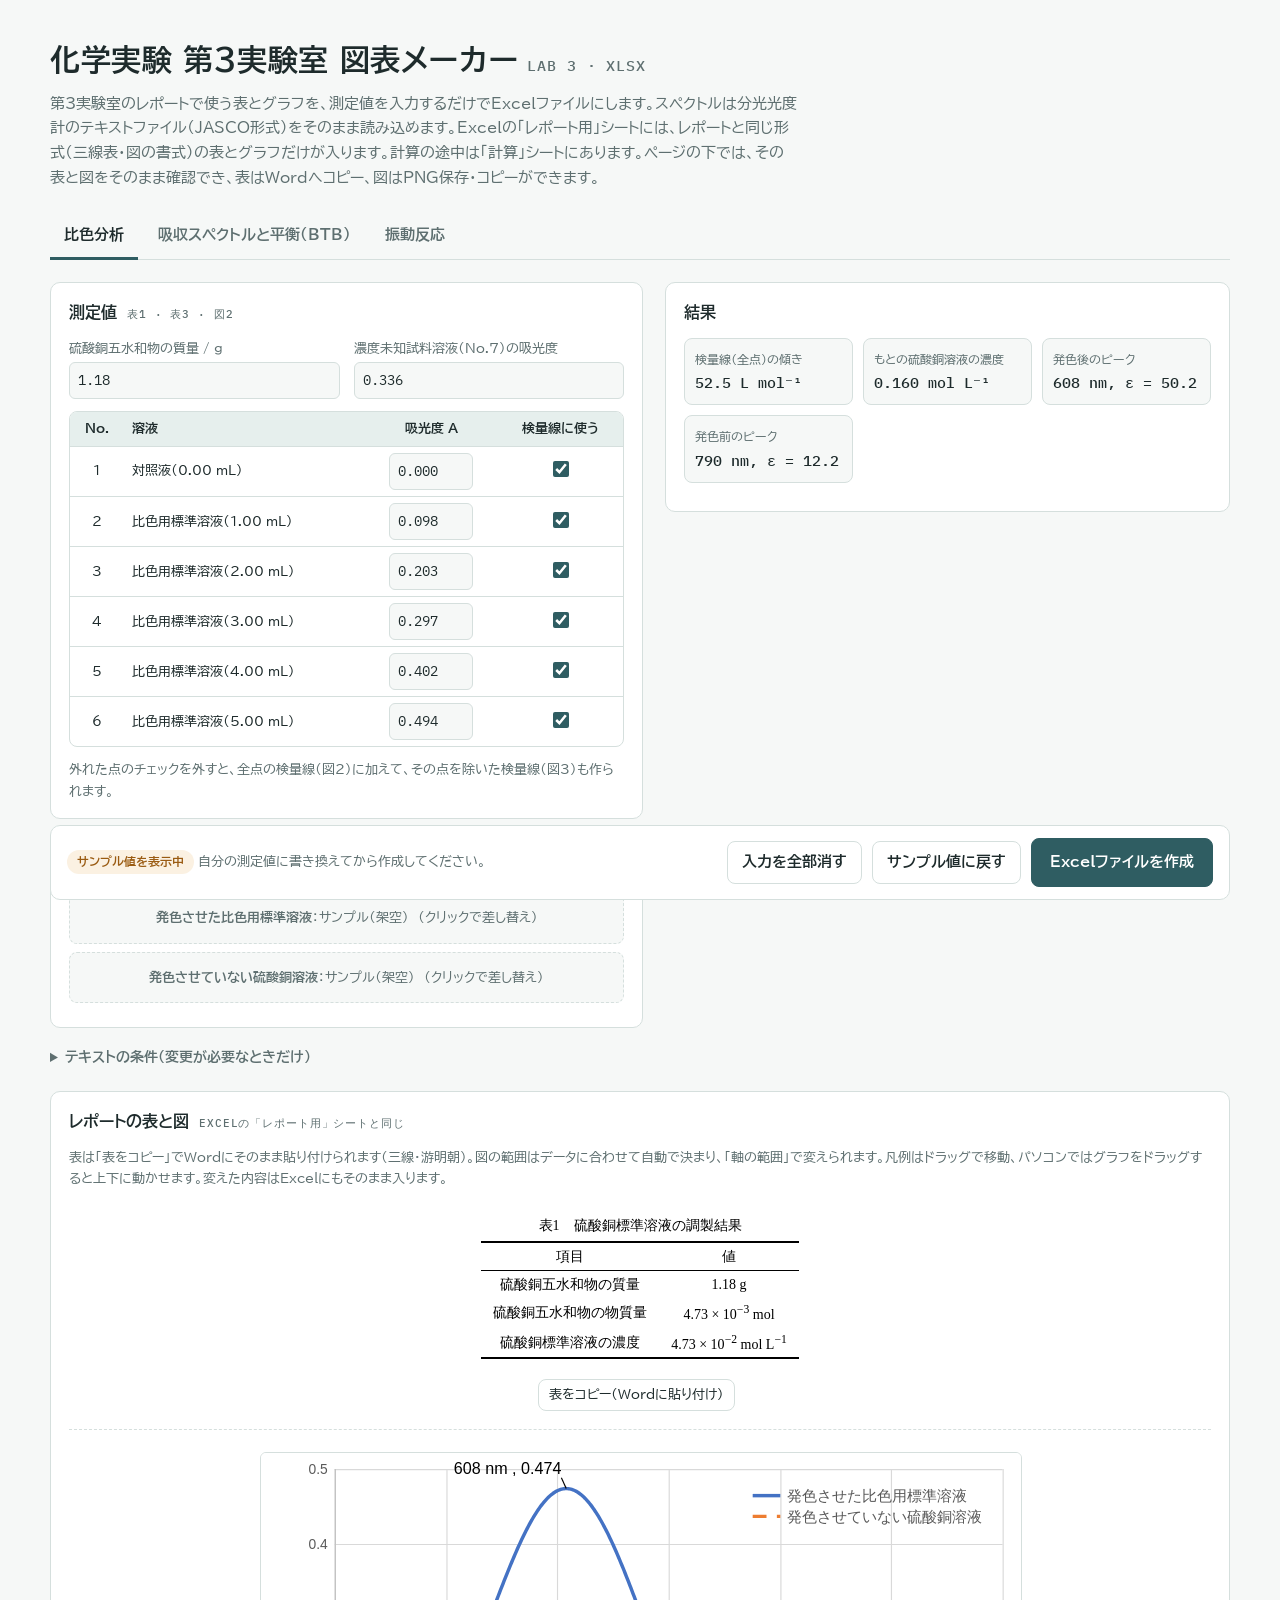
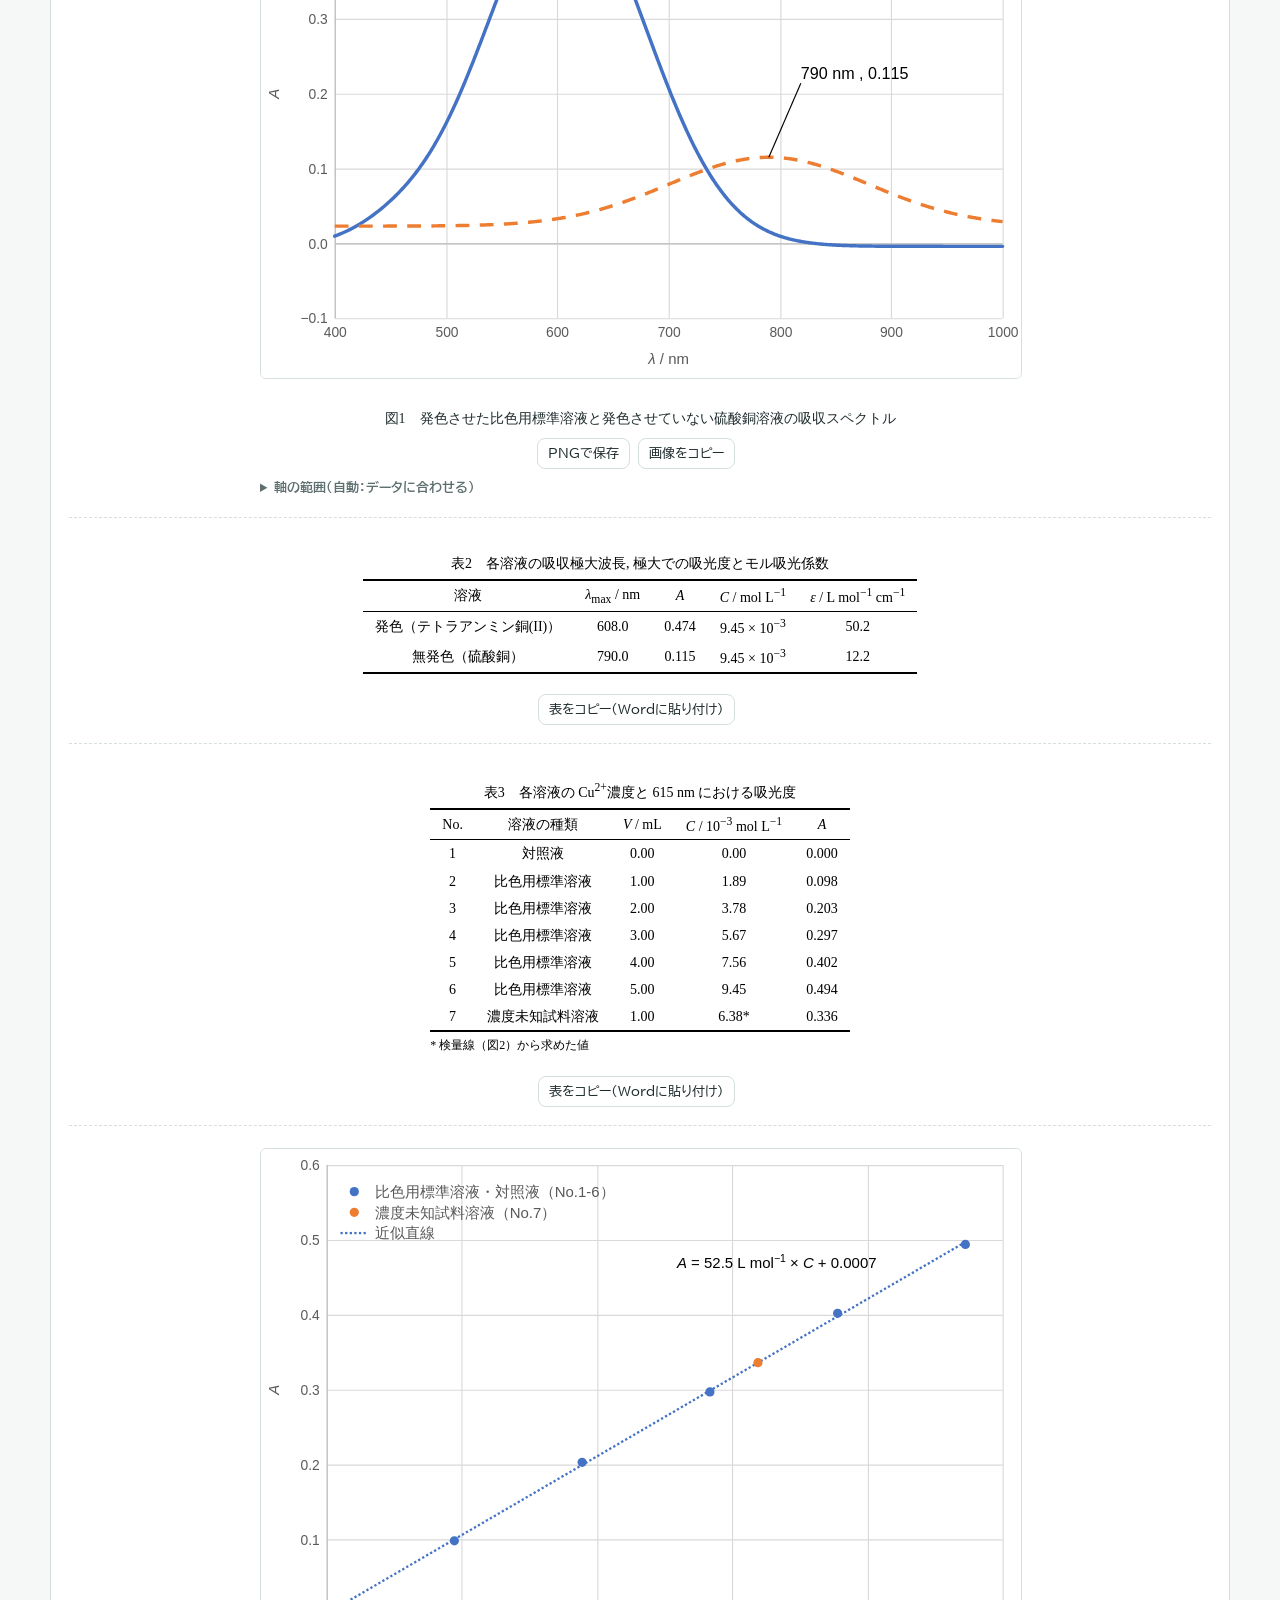
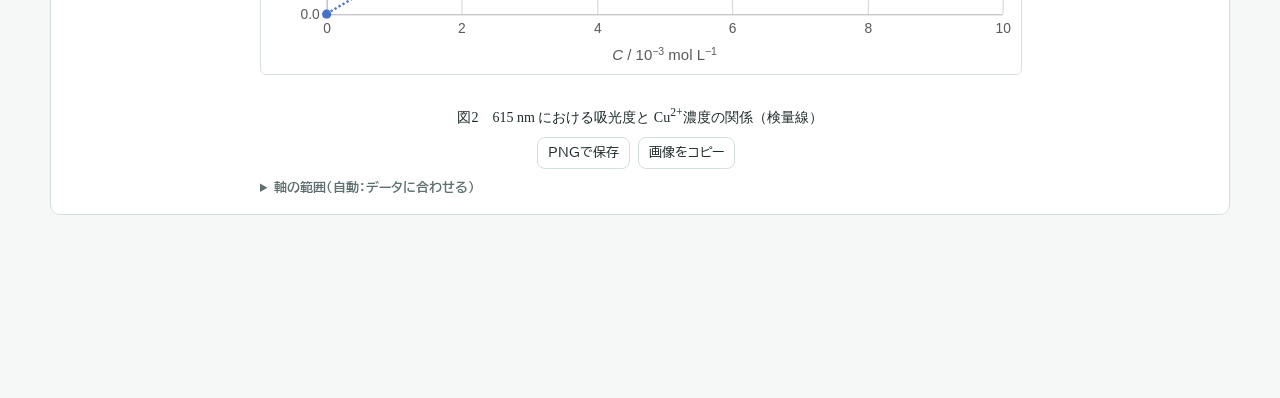
==== commit 2428aa00: "軸の範囲をデータに合わせて自動設定（端まで目盛）、図ごとの範囲変更・上下ドラッグ・座標表示を追加 Co-Authored-By: Claude Opus 5.5 <noreply@anthropic." ====
--- a/index.html
+++ b/index.html
@@ -46,6 +46,18 @@
 .rep-item>.cap{margin:0;font-size:14px;font-family:"Yu Mincho","YuMincho","Hiragino Mincho ProN",serif;text-align:center}
 .rep-act{display:flex;gap:8px;flex-wrap:wrap;align-items:center;justify-content:center}
 .rep-msg{font-size:12px;color:var(--accent)}
+.rep-fig{position:relative}
+.rep-fig .readout{display:block;text-align:right;min-height:18px;font-family:var(--f-mono);font-size:12px;color:var(--muted);padding:2px 4px 0;pointer-events:none;opacity:1;transition:opacity .6s ease}
+.rep-fig .readout[hidden]{display:block!important;visibility:hidden}
+.rep-fig .readout.fade{opacity:0}
+.rep-ax{width:100%;max-width:760px;font-size:13px}
+.rep-ax summary{cursor:pointer;color:var(--muted);font-weight:700}
+.ax-row{display:grid;grid-template-columns:auto repeat(3,minmax(0,1fr)) auto;gap:6px 8px;align-items:end;margin-top:8px}
+.ax-row label{display:grid;gap:2px;font-size:12px;color:var(--muted)}
+.ax-lab{font-weight:700;padding-bottom:8px}
+.btn.icon{padding:5px 10px;font-size:12px;font-weight:400}
+.btn[disabled]{opacity:.5;cursor:default}
+@media (max-width:600px){.ax-row{grid-template-columns:repeat(3,minmax(0,1fr))}.ax-lab{grid-column:1/-1;padding:0}.ax-row .btn{grid-column:1/-1}}
 @media (max-width:600px){.rep-tbl{padding:8px 6px}.rep-tbl table,.rep-tbl th,.rep-tbl td,.rep-tbl .cap{font-size:12px}.rep-tbl th,.rep-tbl td{padding:2px 6px}.rep-tbl .cap{white-space:normal}}
 
 .panel{display:grid;grid-template-columns:minmax(0,1.05fr) minmax(0,1fr);gap:22px;align-items:start}
@@ -145,7 +157,7 @@
  </div>
  <section class="box wide">
   <h2>レポートの表と図<span class="tag">Excelの「レポート用」シートと同じ</span></h2>
-  <p class="hint">表は「表をコピー」でWordにそのまま貼り付けられます（三線・游明朝）。図は凡例をドラッグして位置を変えられ、その位置でExcelにも入ります。</p>
+  <p class="hint">表は「表をコピー」でWordにそのまま貼り付けられます（三線・游明朝）。図の範囲はデータに合わせて自動で決まり、「軸の範囲」で変えられます。凡例はドラッグで移動、パソコンではグラフをドラッグすると上下に動かせます。変えた内容はExcelにもそのまま入ります。</p>
   <div class="rep" id="c-rep"></div>
  </section>
 </div>
@@ -183,7 +195,7 @@
  </div>
  <section class="box wide">
   <h2>レポートの表と図<span class="tag">Excelの「レポート用」シートと同じ</span></h2>
-  <p class="hint">表は「表をコピー」でWordにそのまま貼り付けられます（三線・游明朝）。図は凡例をドラッグして位置を変えられ、その位置でExcelにも入ります。</p>
+  <p class="hint">表は「表をコピー」でWordにそのまま貼り付けられます（三線・游明朝）。図の範囲はデータに合わせて自動で決まり、「軸の範囲」で変えられます。凡例はドラッグで移動、パソコンではグラフをドラッグすると上下に動かせます。変えた内容はExcelにもそのまま入ります。</p>
   <div class="rep" id="b-rep"></div>
  </section>
 </div>
@@ -208,7 +220,7 @@
  </div>
  <section class="box wide">
   <h2>レポートの表と図<span class="tag">Excelの「レポート用」シートと同じ</span></h2>
-  <p class="hint">表は「表をコピー」でWordにそのまま貼り付けられます（三線・游明朝）。図は凡例をドラッグして位置を変えられ、その位置でExcelにも入ります。</p>
+  <p class="hint">表は「表をコピー」でWordにそのまま貼り付けられます（三線・游明朝）。図の範囲はデータに合わせて自動で決まり、「軸の範囲」で変えられます。凡例はドラッグで移動、パソコンではグラフをドラッグすると上下に動かせます。変えた内容はExcelにもそのまま入ります。</p>
   <div class="rep" id="o-rep"></div>
  </section>
 </div>
@@ -365,6 +377,17 @@
 function btbColor(pH){const f=1/(1+10**(7.1-pH));const st=[[0,[214,170,0]],[0.5,[56,150,72]],[1,[33,64,160]]];let a=st[0],b=st[2];if(f<=0.5){a=st[0];b=st[1];}else{a=st[1];b=st[2];}const t=(f-a[0])/(b[0]-a[0]);
  return a[1].map((v,i)=>Math.round(v+(b[1][i]-v)*t).toString(16).padStart(2,'0')).join('').toUpperCase();}
 function niceAxis(lo,hi,step){return {min:+(Math.floor(lo/step+1e-9)*step).toFixed(6),max:+(Math.ceil(hi/step-1e-9)*step).toFixed(6),major:step};}
+/* ---------- automatic axes (same rules as the spectrum graph maker) ----------
+   tick step: the usual round step (~6 ticks); if it does not land on the end of the range, the largest finer round step that does.
+   lineAxis: spectra — the x range is exactly the data range.  valAxis: round limits around the data (pad = share of the span kept free). */
+function niceStep(span,n=6){if(!(span>0))return 1;const raw=span/n,mag=10**Math.floor(Math.log10(raw));return +([1,2,2.5,5,10].map(k=>k*mag).find(v=>v>=raw*0.999)).toPrecision(6);}
+function autoMajor(span){if(!(span>0))return 1;const fits=c=>{const n=span/c;return Math.abs(n-Math.round(n))<1e-6;};const base=niceStep(span);if(fits(base))return base;
+ for(const c of [base/2,base/2.5,base/4,base/5,base/10,base/20].map(c=>+c.toPrecision(6)))if(fits(c)&&span/c<=20)return c;return base;}
+const decOf=v=>{const s=String(+(+v).toPrecision(8));const i=s.indexOf('.');return i<0?0:s.length-i-1;};
+const fmtOf=m=>{const d=Math.min(6,decOf(m));return d?'0.'+'0'.repeat(d):'0';};
+function lineAxis(lo,hi){const major=autoMajor(hi-lo);return {min:lo,max:hi,major,fmt:fmtOf(major)};}
+function valAxis(lo,hi,pad=0){const s=(hi-lo)||Math.abs(hi)||1;if(lo!==0)lo-=pad*s;if(hi!==0)hi+=pad*s;   // an exact 0 (e.g. the origin of a calibration line) stays on the axis
+ const m=niceStep(hi-lo);const min=+(Math.floor(lo/m+1e-9)*m).toFixed(10),max=+(Math.ceil(hi/m-1e-9)*m).toFixed(10);const major=autoMajor(max-min);return {min,max,major,fmt:fmtOf(major)};}
 /* ---------- what goes on the report sheet, in order (used for the on-screen preview / copy / PNG) ---------- */
 let REP=[];
 /* ---------- report-style table (three-line, 游明朝, centred) ---------- */
@@ -419,25 +442,25 @@
  if(specInfo.length){
   const ser=specInfo.map((x,k0)=>{const k=x.s.label.includes('ていない')?1:0;return {name:x.s.label,x:x.d.map(q=>q[0]),y:x.d.map(q=>q[1]),xRef:aref('計算',2,x.c,1+x.d.length,x.c),yRef:aref('計算',2,x.c+1,1+x.d.length,x.c+1),line:true,color:k?OF.orange:OF.blue,dash:k?'dash':'solid',marker:'none',
    labels:x.idx>=0?[{idx:x.idx,text:`${Math.round(x.pk.w)} nm , ${x.pk.a.toFixed(3)}`,x:k?0.03:-0.16,y:k?-0.16:-0.06}]:[]};});
-  const allx=specInfo.flatMap(x=>x.d.map(q=>q[0])),ally=specInfo.flatMap(x=>x.d.map(q=>q[1]));const xa=niceAxis(Math.min(...allx),Math.max(...allx),100),ya=niceAxis(Math.min(0,...ally),Math.max(...ally)*1.1,0.1);if(ya.min>-0.1&&Math.min(...ally)<0)ya.min=-0.1;
-  rep.chart({series:ser,x:{title:'<i>λ</i> / nm',...xa},y:{title:'<i>A</i>',...ya,fmt:'0.0'},legend:{x:0.56,y:0.05,w:0.42,h:0.16}},r,0,r+figH,figW);r+=figH;
+  const allx=specInfo.flatMap(x=>x.d.map(q=>q[0])),ally=specInfo.flatMap(x=>x.d.map(q=>q[1]));const xa=lineAxis(Math.min(...allx),Math.max(...allx)),ya=valAxis(Math.min(...ally),Math.max(...ally));
+  rep.chart({series:ser,x:{title:'<i>λ</i> / nm',...xa},y:{title:'<i>A</i>',...ya},legend:{x:0.56,y:0.05,w:0.42,h:0.16}},r,0,r+figH,figW);r+=figH;
   caption(rep,r,0,'図1　発色させた比色用標準溶液と発色させていない硫酸銅溶液の吸収スペクトル',figW);r+=2;
   r=table(rep,r,0,'表2　各溶液の吸収極大波長, 極大での吸光度とモル吸光係数',['溶液','<i>λ</i>_{max} / nm','<i>A</i>',`<i>C</i> / mol L^{${M}1}`,`<i>ε</i> / L mol^{${M}1} cm^{${M}1}`],
    specInfo.map(x=>[x.s.label.includes('ていない')?'無発色（硫酸銅）':'発色（テトラアンミン銅(II)）',x.pk?x.pk.w.toFixed(1):'—',x.pk?x.pk.a.toFixed(3):'—',sci(Cs),x.pk?(x.pk.a/(Cs*p.l)).toFixed(1):'—']),null,[2,1,1,1,1]);}
  r=table(rep,r,0,`表3　各溶液の Cu^{2+}濃度と ${p.wl} nm における吸光度`,['No.','溶液の種類','<i>V</i> / mL',`<i>C</i> / 10^{${M}3} mol L^{${M}1}`,'<i>A</i>'],
   [...rows.map((x,i)=>[String(x.no),i===0?'対照液':'比色用標準溶液',x.V.toFixed(2),sig(x.C*1000,3).replace(/^0$/,'0.00'),x.A.toFixed(3)]),[String(N+1),'濃度未知試料溶液',p.vunk.toFixed(2),sig(Cu*1000,3)+'*',p.Aunk.toFixed(3)]],'* 検量線（図2）から求めた値');
- const allC=rows.map(x=>x.C*1000).concat([Cu*1000]);const xa2={min:0,max:Math.ceil(Math.max(...allC)/2+0.01)*2,major:2};const ya2={min:Math.min(fall.b,0)<0?-0.1:0,max:Math.ceil(Math.max(...rows.map(x=>x.A),p.Aunk)*10)/10+0.1,major:0.1};
+ const allC=rows.map(x=>x.C*1000).concat([Cu*1000]);const allA=rows.map(x=>x.A).concat([p.Aunk,fall.b]);const xa2=valAxis(Math.min(0,...allC),Math.max(...allC),0.03);const ya2=valAxis(Math.min(0,...allA),Math.max(...allA),0.03);
  const eq=(f)=>`<i>A</i> = ${sig(f.a,3)} L mol^{${M}1} × <i>C</i> ${f.b<0?M:'+'} ${Math.abs(f.b).toFixed(4)}`;
  rep.chart({series:[{name:`比色用標準溶液・対照液（No.1-${N}）`,x:rows.map(x=>x.C*1000),y:rows.map(x=>x.A),xRef:aref('計算',R0+1,2,R0+N,2),yRef:aref('計算',R0+1,3,R0+N,3),marker:'circle',color:OF.blue,trend:{name:'近似直線',color:OF.blue,dash:'sysdot',label:{text:eq(fall),x:0.02,y:-0.04}}},
   {name:`濃度未知試料溶液（No.${N+1}）`,x:[Cu*1000],y:[p.Aunk],xRef:aref('計算',ru,2,ru,2),yRef:aref('計算',ru,3,ru,3),marker:'circle',color:OF.orange}],
-  x:{title:`<i>C</i> / 10^{${M}3} mol L^{${M}1}`,...xa2},y:{title:'<i>A</i>',...ya2,fmt:'0.0'},legend:{x:0.1,y:0.04,w:0.48,h:0.22}},r,0,r+figH,figW);r+=figH;
+  x:{title:`<i>C</i> / 10^{${M}3} mol L^{${M}1}`,...xa2},y:{title:'<i>A</i>',...ya2},legend:{x:0.1,y:0.04,w:0.48,h:0.22}},r,0,r+figH,figW);r+=figH;
  caption(rep,r,0,`図2　${p.wl} nm における吸光度と Cu^{2+}濃度の関係（検量線）`,figW);r+=2;
  if(ex.length&&fuse){const nm=ex.map(x=>x.no).join(', ');const un=used.map(x=>x.no);
   const uname=un.length>=3&&un.every((v,i)=>!i||v===un[i-1]+1)?`${un[0]}-${un[un.length-1]}`:un.join(', ');
   const ser=[{name:`比色用標準溶液・対照液（No.${uname}）`,x:used.map(x=>x.C*1000),y:used.map(x=>x.A),xRef:aref('計算',UB+1,2,UB+used.length,2),yRef:aref('計算',UB+1,3,UB+used.length,3),marker:'circle',color:OF.blue,trend:{name:`近似直線（No.${nm}を除く）`,color:OF.blue,dash:'sysdot',label:{text:eq(fuse),x:0.05,y:0.06}}},
    {name:`No.${nm}（予想値）`,x:ex.map(x=>fuse.a*x.C+fuse.b).map((_,i)=>ex[i].C*1000),y:ex.map(x=>fuse.a*x.C+fuse.b),xRef:aref('計算',EB+1,2,EB+ex.length,2),yRef:aref('計算',EB+1,4,EB+ex.length,4),marker:'circle',color:OF.red},
    {name:`No.${nm}（実測値）`,x:ex.map(x=>x.C*1000),y:ex.map(x=>x.A),xRef:aref('計算',EB+1,2,EB+ex.length,2),yRef:aref('計算',EB+1,3,EB+ex.length,3),marker:'circle',color:OF.gray}];
-  rep.chart({series:ser,x:{title:`<i>C</i> / 10^{${M}3} mol L^{${M}1}`,...xa2},y:{title:'<i>A</i>',min:Math.min(fuse.b,0)<0?-0.1:0,max:ya2.max,major:0.1,fmt:'0.0'},legend:{x:0.1,y:0.04,w:0.55,h:0.3}},r,0,r+figH,figW);r+=figH;
+  rep.chart({series:ser,x:{title:`<i>C</i> / 10^{${M}3} mol L^{${M}1}`,...xa2},y:{title:'<i>A</i>',...valAxis(Math.min(0,fuse.b,...ser.flatMap(s=>s.y)),Math.max(...ser.flatMap(s=>s.y)),0.03)},legend:{x:0.1,y:0.04,w:0.55,h:0.3}},r,0,r+figH,figW);r+=figH;
   caption(rep,r,0,`図3　No.${nm} を除いた検量線`,figW);r+=2;}
  return {sheets:[rep,cs],report:REP,res:{n,cstd,fall,fuse,Cu,orig,Cu2,orig2:Cu2*p.vflask/p.vunk,rows,used,ex,spec:specInfo.map(x=>({label:x.s.label,pk:x.pk,eps:x.pk?x.pk.a/(Cs*p.l):NaN}))}};}
 
@@ -480,15 +503,15 @@
  /* レポート用 */
  [10,10,20,10,20,10,10,10].forEach((w,i)=>rep.width(i,w));
  let r=0;rep.set(r,0,'分子の吸収スペクトルと溶液の平衡：レポート用の表と図',ST.sub);r+=2;const figW=8,figH=19;
- const allA=S.flatMap(s=>s.data.map(q=>q[1]));const ya=niceAxis(Math.min(0,...allA),Math.max(...allA)*1.08,0.1);const xa=niceAxis(grid[0],grid[grid.length-1],50);
+ const allA=S.flatMap(s=>s.data.map(q=>q[1]));const ya=valAxis(Math.min(...allA),Math.max(...allA));const xa=lineAxis(grid[0],grid[grid.length-1]);
  rep.chart({series:S.map((s,k)=>({name:'pH '+s.pH.toFixed(2),x:grid,y:grid.map(w=>maps[k].get(w)??null),xRef:aref('計算',G0,0,G1,0),yRef:aref('計算',G0,k+1,G1,k+1),line:true,width:22225,color:btbColor(s.pH),marker:'none'})),
-  x:{title:'<i>λ</i> / nm',...xa},y:{title:'<i>A</i>',...ya,fmt:'0.0'},legend:{x:0.74,y:0.04,w:0.22,h:0.065*N}},r,0,r+figH,figW);r+=figH;
+  x:{title:'<i>λ</i> / nm',...xa},y:{title:'<i>A</i>',...ya},legend:{x:0.74,y:0.04,w:0.22,h:0.065*N}},r,0,r+figH,figW);r+=figH;
  caption(rep,r,0,'図1　pHの異なるBTB溶液の吸収スペクトル',figW);r+=2;
  const hasColor=rowsA.some(x=>x.color);
  r=table(rep,r,0,`表1　各pHにおける${hasColor?'溶液の色と':''} ${p.w1} nm, ${p.w2} nm における吸光度`,['pH',...(hasColor?['溶液の色']:[]),`<i>A</i>（${p.w1} nm）`,`<i>A</i>（${p.w2} nm）`],rowsA.map(x=>[x.pH.toFixed(2),...(hasColor?[x.color||'']:[]),x.a1.toFixed(3),x.a2.toFixed(3)]));
  const eAll=[...eH,...eL].filter(v=>v!=null);const emax=Math.max(...eAll);const sc=emax>=1e4?1e4:1e3;const scE=Math.log10(sc);
  rep.chart({series:[{name:`<i>ε</i>_{HL}（pH ${S[0].pH.toFixed(2)}）`,x:grid,y:eH,xRef:aref('計算',2,EC,G1,EC),yRef:aref('計算',2,EC+1,G1,EC+1),line:true,color:OF.orange,marker:'none'},{name:`<i>ε</i>_{L}（pH ${S[N-1].pH.toFixed(2)}）`,x:grid,y:eL,xRef:aref('計算',2,EC,G1,EC),yRef:aref('計算',2,EC+2,G1,EC+2),line:true,dash:'dash',color:OF.blue,marker:'none'}],
-  x:{title:'<i>λ</i> / nm',...xa},y:{title:`<i>ε</i> / L mol^{${M}1} cm^{${M}1}`,...niceAxis(Math.min(...eAll)<-0.1*emax?Math.min(...eAll):0,emax*1.08,sc),fmt:'0'},legend:{x:0.1,y:0.04,w:0.32,h:0.14}},r,0,r+figH,figW);r+=figH;
+  x:{title:'<i>λ</i> / nm',...xa},y:{title:`<i>ε</i> / L mol^{${M}1} cm^{${M}1}`,...valAxis(Math.min(...eAll)<-0.1*emax?Math.min(...eAll):0,emax)},legend:{x:0.1,y:0.04,w:0.32,h:0.14}},r,0,r+figH,figW);r+=figH;
  caption(rep,r,0,'図2　HL と L^{−} のモル吸光係数の波長依存性',figW);r+=2;
  r=table(rep,r,0,`表2　${p.w1} nm と ${p.w2} nm における <i>A</i>_{1}, <i>A</i>_{2} とモル吸光係数`,['波長','<i>A</i>_{1}',`<i>ε</i>_{HL} / L mol^{${M}1} cm^{${M}1}`,'<i>A</i>_{2}',`<i>ε</i>_{L} / L mol^{${M}1} cm^{${M}1}`],
   [[`${p.w1} nm`,A1w1.toFixed(3),sci(A1w1/(C0*l)),A2w1.toFixed(3),sci(A2w1/(C0*l))],[`${p.w2} nm`,A1w2.toFixed(3),sci(A1w2/(C0*l)),A2w2.toFixed(3),sci(A2w2/(C0*l))]]);
@@ -500,7 +523,7 @@
  if(f2)ser.push({name:`${p.w2} nm`,x:u2.map(x=>x.pH),y:u2.map(x=>x.y2),xRef:aref('計算',2,FB+2,1+u2.length,FB+2),yRef:aref('計算',2,FB+3,1+u2.length,FB+3),marker:'triangle',color:OF.blue,trend:{name:`線形近似（${p.w2} nm）`,color:OF.blue,dash:'dash',label:{text:eqt(f2,p.w2),x:0.05,y:0.1}}});
  const pk1=f1?-f1.b/f1.a:NaN,pk2=f2?-f2.b/f2.a:NaN;const pks=[pk1,pk2].filter(isFinite);const pkm=pks.length?pks.reduce((a,b)=>a+b,0)/pks.length:NaN;
  if(ser.length){const xs=[...u1,...u2].map(x=>x.pH),ys=[...u1.map(x=>x.y1),...u2.map(x=>x.y2)];
-  rep.chart({series:ser,x:{title:'pH',...niceAxis(Math.min(...xs)-0.2,Math.max(...xs)+0.2,0.25),fmt:'0.00'},y:{title:LOG,...niceAxis(Math.min(...ys)-0.2,Math.max(...ys)+0.2,0.25),fmt:'0.00'},legend:{x:0.1,y:0.04,w:0.36,h:0.26}},r,0,r+figH,figW);r+=figH;
+  rep.chart({series:ser,x:{title:'pH',...valAxis(Math.min(...xs),Math.max(...xs),0.05)},y:{title:LOG,...valAxis(Math.min(...ys),Math.max(...ys),0.05)},legend:{x:0.1,y:0.04,w:0.36,h:0.26}},r,0,r+figH,figW);r+=figH;
   caption(rep,r,0,'図3　BTB の吸光度と pH の関係',figW);r+=2;}
  r=table(rep,r,0,'表4　近似直線の傾き・切片と求めた p<i>K</i>_{a}',['波長','傾き','切片','<i>R</i>^{2}','p<i>K</i>_{a}'],[[`${p.w1} nm`,f1?fx(f1.a,3):'—',f1?fx(f1.b,3):'—',f1?f1.r2.toFixed(3):'—',isFinite(pk1)?pk1.toFixed(2):'—'],[`${p.w2} nm`,f2?fx(f2.a,3):'—',f2?fx(f2.b,3):'—',f2?f2.r2.toFixed(3):'—',isFinite(pk2)?pk2.toFixed(2):'—']]);
  return {sheets:[rep,cs],report:REP,res:{C0,rowsA,f1,f2,pkm,u1,u2,peaks,iso,steps:stp,base,S,grid,maps}};}
@@ -534,7 +557,7 @@
  const lab=(nm,f)=>`${nm}: <i>y</i> = ${fx(f.a,3)}<i>x</i> ${f.b<0?M:'+'} ${Math.abs(f.b).toFixed(2)}\n<i>R</i>^{2} = ${f.r2.toFixed(3)}`;
  rep.chart({series:[{name:'誘導期',x:xs,y:rows.map(x=>x.yi),xRef:aref('計算',e0,2,e1,2),yRef:aref('計算',e0,5+n,e1,5+n),marker:'square',color:OF.orange,trend:{name:'線形近似（誘導期）',color:OF.orange,dash:'sysdot',label:{text:lab('誘導期',fi),x:-0.25,y:0.1}}},
   {name:'振動期',x:xs,y:rows.map(x=>x.yo),xRef:aref('計算',e0,2,e1,2),yRef:aref('計算',e0,6+n,e1,6+n),marker:'circle',color:OF.blue,trend:{name:'線形近似（振動期）',color:OF.blue,dash:'dash',label:{text:lab('振動期',fo),x:0.05,y:-0.12}}}],
-  x:{title:`<i>T</i>^{${M}1} / 10^{${M}3} K^{${M}1}`,...niceAxis(Math.min(...xs)-0.015,Math.max(...xs)+0.015,0.02),fmt:'0.00'},y:{title:'ln (1/<i>P</i>)',...niceAxis(Math.min(...ys)-0.3,Math.max(...ys)+0.3,0.5),fmt:'0.0'},legend:{x:0.6,y:0.45,w:0.36,h:0.3}},r,0,r+figH,8);r+=figH;
+  x:{title:`<i>T</i>^{${M}1} / 10^{${M}3} K^{${M}1}`,...valAxis(Math.min(...xs),Math.max(...xs),0.05)},y:{title:'ln (1/<i>P</i>)',...valAxis(Math.min(...ys),Math.max(...ys),0.05)},legend:{x:0.6,y:0.45,w:0.36,h:0.3}},r,0,r+figH,8);r+=figH;
  caption(rep,r,0,'図1　誘導期および振動期のアーレニウスプロット',8);r+=2;
  r=table(rep,r,0,'表3　誘導期および振動期の活性化エネルギー',['','傾き / K','<i>R</i>^{2}',`<i>E</i>_{a} / kJ mol^{${M}1}`],[['誘導期',sci(fi.a*1000,4),fi.r2.toFixed(3),`${Ea(fi).toFixed(1)} ± ${dEa(fi).toFixed(1)}`],['振動期',sci(fo.a*1000,4),fo.r2.toFixed(3),`${Ea(fo).toFixed(1)} ± ${dEa(fo).toFixed(1)}`]],null,[1,1,2,3]);
  return {sheets:[rep,cs],report:REP,res:{rows,fi,fo,Ea:{ind:Ea(fi),osc:Ea(fo),dind:dEa(fi),dosc:dEa(fo)}}};}
@@ -566,6 +589,11 @@
 /* ---------- figure geometry from the sheet (two-cell anchor → pixels, as Excel does) ---------- */
 const colPx=(sh,c)=>Math.round((sh.widths[c]??8.43)*7+5);
 function chartSize(sh,a){let w=0;for(let c=a.c;c<a.c2;c++)w+=colPx(sh,c);return {W:w,H:(a.r2-a.r)*24};}
+const decOf=v=>{const s=String(+(+v).toPrecision(8));const i=s.indexOf('.');return i<0?0:s.length-i-1;};
+const fmtOf=m=>{const d=Math.min(6,decOf(m));return d?'0.'+'0'.repeat(d):'0';};
+function niceStep(span,n=6){if(!(span>0))return 1;const raw=span/n,mag=10**Math.floor(Math.log10(raw));return +([1,2,2.5,5,10].map(k=>k*mag).find(v=>v>=raw*0.999)).toPrecision(6);}
+function autoMajor(span){if(!(span>0))return 1;const fits=c=>{const n=span/c;return Math.abs(n-Math.round(n))<1e-6;};const base=niceStep(span);if(fits(base))return base;
+ for(const c of [base/2,base/2.5,base/4,base/5,base/10,base/20].map(c=>+c.toPrecision(6)))if(fits(c)&&span/c<=20)return c;return base;}
 function fmtNum(v,fmt){if(Math.abs(v)<1e-12)v=0;const m=/^0(?:\.(0+))?$/.exec(fmt||'');const s=m?v.toFixed(m[1]?m[1].length:0):String(+v.toPrecision(10));return s.replace('-','−');}
 function fit(x,y){const n=x.length;if(n<2)return null;const mx=x.reduce((a,b)=>a+b,0)/n,my=y.reduce((a,b)=>a+b,0)/n;let sxx=0,sxy=0;for(let i=0;i<n;i++){sxx+=(x[i]-mx)**2;sxy+=(x[i]-mx)*(y[i]-my);}const a=sxy/sxx;return {a,b:my-a*mx};}
 function dashArr(d,w){const u=Math.max(d==='sysdot'||d==='dot'?2:1,w);return d==='dash'||d==='sysdash'?[4*u,3*u]:d==='sysdot'||d==='dot'?[u,u]:d==='dashdot'?[4*u,2*u,u,2*u]:[];}
@@ -580,7 +608,8 @@
  g.lineWidth=1;g.font=`12px ${FONT}`;
  // gridlines + tick labels (Excel counts ticks from the axis minimum)
  for(let k=0;k<=200;k++){const v=xa.min+k*xa.major;if(v>xa.max+xa.major*1e-6)break;const x=Math.round(X(v))+.5;g.strokeStyle='#D9D9D9';g.beginPath();g.moveTo(x,PT);g.lineTo(x,PT+ph);g.stroke();g.fillStyle=GRAY;g.textAlign='center';g.fillText(fmtNum(v,xa.fmt),x,PT+ph+16);}
- for(let k=0;k<=200;k++){const v=ya.min+k*ya.major;if(v>ya.max+ya.major*1e-6)break;const y=Math.round(Y(v))+.5;g.strokeStyle='#D9D9D9';g.beginPath();g.moveTo(PL,y);g.lineTo(PL+pw,y);g.stroke();g.fillStyle=GRAY;g.textAlign='right';g.font=`12px ${FONT}`;g.fillText(fmtNum(v,ya.fmt),PL-6,y+4);}
+ const y0t=ch._moving?Math.ceil(ya.min/ya.major-1e-9)*ya.major:ya.min;   // while being dragged the ticks stay on the data; at rest Excel counts from the minimum
+ for(let k=0;k<=200;k++){const v=y0t+k*ya.major;if(v>ya.max+ya.major*1e-6)break;const y=Math.round(Y(v))+.5;g.strokeStyle='#D9D9D9';g.beginPath();g.moveTo(PL,y);g.lineTo(PL+pw,y);g.stroke();g.fillStyle=GRAY;g.textAlign='right';g.font=`12px ${FONT}`;g.fillText(fmtNum(v,ya.fmt),PL-6,y+4);}
  // axis lines cross at zero (or at the nearer end when zero is outside the range)
  const cz=(a)=>Math.min(Math.max(0,a.min),a.max);g.strokeStyle='#BFBFBF';g.beginPath();const y0=Math.round(Y(cz(ya)))+.5,x0=Math.round(X(cz(xa)))+.5;g.moveTo(PL,y0);g.lineTo(PL+pw,y0);g.moveTo(x0,PT);g.lineTo(x0,PT+ph);g.stroke();
  g.fillStyle=GRAY;rdraw(g,xa.title||'',PL+pw/2,H-12,13,'center');g.save();g.translate(16,PT+ph/2);g.rotate(-Math.PI/2);rdraw(g,ya.title||'',0,0,13,'center');g.restore();
@@ -607,7 +636,7 @@
   const rowH=18,x0=lg.x*W,y1=lg.y*H;let tw=0;entries.forEach((e,i)=>{const y=y1+8+i*rowH+rowH/2;if(e.line){const lw=(e.width||28575)/12700*1.333;g.strokeStyle=e.color;g.lineWidth=lw;g.lineCap='butt';g.setLineDash(dashArr(e.dash,lw));g.beginPath();g.moveTo(x0+4,y);g.lineTo(x0+28,y);g.stroke();g.setLineDash([]);}
    else if(e.marker)marker(g,e.marker,x0+16,y,e.msize||7,e.color);g.fillStyle=GRAY;tw=Math.max(tw,rdraw(g,e.name,x0+34,y+4.5,13,'left'));});
   box={x:x0,y:y1,w:Math.max(lg.w*W,tw+40),h:Math.max(lg.h*H,entries.length*rowH+12)};}
- return {legend:box};}
+ return {legend:box,plot:{PL,PT,pw,ph,xa,ya}};}
 
 /* ---------- copy helpers ---------- */
 async function copyHTML(htmlStr,text){try{if(navigator.clipboard&&window.ClipboardItem){await navigator.clipboard.write([new ClipboardItem({'text/html':new Blob([htmlStr],{type:'text/html'}),'text/plain':new Blob([text],{type:'text/plain'})})]);return true;}}catch(_){}
@@ -647,7 +676,11 @@
    const cx=bx+lw/2,cy=by+lh/2,line=Math.abs(f.a*((cx-PL)/pw*(xa.max-xa.min)+xa.min)+f.b-((PT+ph-cy)/ph*(ya.max-ya.min)+ya.min))/(ya.max-ya.min)*ph;sc+=line/60+Math.hypot(cx-ax,cy-ay)/400;
    if(!bb||sc<bb.sc)bb={sc,bx,by};}
   boxes.push([bb.bx,bb.by,lw,lh]);L.x=+((bb.bx-(ax+4))/W).toFixed(4);L.y=+((bb.by-(ay-lines.length*16.25-4))/H).toFixed(4);});}
-function applyOverrides(tab,o){if(!o||!o.report)return;let k=0;for(const it of o.report)if(it.type==='fig'){const ov=(OV[tab]||{})[k++];if(!it.chart.ch.legend)continue;autoPlace(it);if(ov)Object.assign(it.chart.ch.legend,ov);}}
+// user changes per figure: OV[tab][k] = {x:{min,max,major}, y:{…}, legend:{x,y}}; axes first, then automatic legend/label placement, then a dragged legend
+function applyOverrides(tab,o){if(!o||!o.report)return;let k=0;for(const it of o.report)if(it.type==='fig'){const ov=(OV[tab]||{})[k++]||{};const ch=it.chart.ch;
+ for(const ax of ['x','y'])if(ov[ax]){const m=ov[ax].major>0?ov[ax].major:autoMajor(ov[ax].max-ov[ax].min);Object.assign(ch[ax],{min:ov[ax].min,max:ov[ax].max,major:m,fmt:fmtOf(m)});}
+ if(!ch.legend)continue;autoPlace(it);if(ov.legend)Object.assign(ch.legend,ov.legend);}}
+const ovOf=(tab,k)=>((OV[tab]=OV[tab]||{})[k]=OV[tab][k]||{});
 let toast=null;
 function say(el,msg){el.textContent=msg;clearTimeout(el._t);el._t=setTimeout(()=>{el.textContent='';},2600);}
 function save(name,blob){const url=URL.createObjectURL(blob);const a=document.createElement('a');a.href=url;a.download=name;document.body.appendChild(a);a.click();a.remove();setTimeout(()=>URL.revokeObjectURL(url),4000);}
@@ -656,21 +689,40 @@
  let fi=0;for(const it of o.report){const card=document.createElement('div');card.className='rep-item';
   if(it.type==='table'){card.innerHTML=`<div class="rep-tbl">${tableHTML(it,false)}</div><div class="rep-act"><button class="btn small" type="button">表をコピー（Wordに貼り付け）</button><span class="rep-msg" role="status"></span></div>`;
    card.querySelector('button').addEventListener('click',async()=>{const ok=await copyHTML(tableHTML(it,true),tableTSV(it));say(card.querySelector('.rep-msg'),ok?'コピーしました。Wordで貼り付けてください。':'この環境ではコピーできませんでした。');});}
-  else{const k=fi++;const {W,H}=chartSize(it.sheet,it.chart);card.innerHTML=`<div class="rep-fig"><canvas aria-label="${esc(plain(it.caption))}"></canvas></div><p class="cap">${html(it.caption)}</p><div class="rep-act"><button class="btn small" type="button" data-a="png">PNGで保存</button><button class="btn small" type="button" data-a="copy">画像をコピー</button><button class="btn small" type="button" data-a="reset" hidden>凡例を元の位置に</button><span class="rep-msg" role="status"></span></div>`;
-   const cv=card.querySelector('canvas'),msg=card.querySelector('.rep-msg'),resetBtn=card.querySelector('[data-a=reset]');
-   if((OV[tab]||{})[k])resetBtn.hidden=false;
+  else{const k=fi++;const {W,H}=chartSize(it.sheet,it.chart);const ch=it.chart.ch;const ov=(OV[tab]||{})[k]||{};
+   const axRow=(ax,lab)=>`<div class="ax-row"><span class="ax-lab">${lab}</span><label>最小<input type="number" step="any" data-ax="${ax}" data-f="min" value="${ch[ax].min}"></label><label>最大<input type="number" step="any" data-ax="${ax}" data-f="max" value="${ch[ax].max}"></label><label>間隔<input type="number" step="any" data-ax="${ax}" data-f="major" value="${ov[ax]&&ov[ax].major>0?ch[ax].major:''}" placeholder="自動 (${ch[ax].major})"></label><button class="btn icon" type="button" data-auto="${ax}" ${ov[ax]?'':'disabled'}>${ov[ax]?'自動に戻す':'自動'}</button></div>`;
+   card.innerHTML=`<div class="rep-fig"><canvas aria-label="${esc(plain(it.caption))}"></canvas><span class="readout" hidden></span></div><p class="cap">${html(it.caption)}</p>
+    <div class="rep-act"><button class="btn small" type="button" data-a="png">PNGで保存</button><button class="btn small" type="button" data-a="copy">画像をコピー</button><button class="btn small" type="button" data-a="reset" ${Object.keys(ov).length?'':'hidden'}>すべて自動に戻す</button><span class="rep-msg" role="status"></span></div>
+    <details class="rep-ax"${ov.x||ov.y?' open':''}><summary>軸の範囲（${ov.x||ov.y?'手動で変更中':'自動：データに合わせる'}）</summary>${axRow('x','横軸')}${axRow('y','縦軸')}</details>`;
+   const cv=card.querySelector('canvas'),msg=card.querySelector('.rep-msg'),ro=card.querySelector('.readout');
    const paint=()=>{const cw=cv.parentElement.clientWidth||W;const k2=cw<W*0.8?Math.max(0.85,Math.min(1,cw*1.3/W)):1;const lw=W*k2,lh=H*k2;const dpr=window.devicePixelRatio||1;const sc=cw/lw*dpr;
-    cv.width=Math.round(lw*sc);cv.height=Math.round(lh*sc);const g=cv.getContext('2d');g.setTransform(sc,0,0,sc,0,0);const r=draw(g,it.chart.ch,lw,lh);cv._box=r.legend;cv._L=[lw,lh];};
+    cv.width=Math.round(lw*sc);cv.height=Math.round(lh*sc);const g=cv.getContext('2d');g.setTransform(sc,0,0,sc,0,0);const r=draw(g,ch,lw,lh);cv._box=r.legend;cv._plot=r.plot;cv._L=[lw,lh];};
    requestAnimationFrame(paint);cv._paint=paint;
-   // legend drag
-   let drag=null;const pos=e=>{const r=cv.getBoundingClientRect();return [(e.clientX-r.left)/r.width*cv._L[0],(e.clientY-r.top)/r.height*cv._L[1]];};
+   const pos=e=>{const r=cv.getBoundingClientRect();return [(e.clientX-r.left)/r.width*cv._L[0],(e.clientY-r.top)/r.height*cv._L[1]];};
    const onBox=p=>cv._box&&p[0]>=cv._box.x-4&&p[0]<=cv._box.x+cv._box.w+4&&p[1]>=cv._box.y-4&&p[1]<=cv._box.y+cv._box.h+4;
+   const inPlot=p=>{const q=cv._plot;return q&&p[0]>=q.PL&&p[0]<=q.PL+q.pw&&p[1]>=q.PT&&p[1]<=q.PT+q.ph;};
+   // readout of the pointer position (touch: shown on tap, fades out after ~3 s)
+   let roT=0;const showRO=p=>{clearTimeout(roT);ro.classList.remove('fade');if(!inPlot(p)){ro.hidden=true;return;}const q=cv._plot;const x=q.xa.min+(p[0]-q.PL)/q.pw*(q.xa.max-q.xa.min),y=q.ya.min+(q.PT+q.ph-p[1])/q.ph*(q.ya.max-q.ya.min);
+    ro.hidden=false;ro.textContent=`x = ${x.toFixed(decOf(q.xa.major)+1)},  y = ${y.toFixed(decOf(q.ya.major)+2)}`;};
+   const fadeRO=()=>{clearTimeout(roT);if(ro.hidden)return;roT=setTimeout(()=>{ro.classList.add('fade');roT=setTimeout(()=>{ro.hidden=true;ro.classList.remove('fade');},600);},3000);};
+   // drag: legend → move it (mouse & touch); plot area → move the y range up/down (mouse), snapping to a gridline on release
+   let drag=null,ypan=null;
    cv.addEventListener('touchstart',e=>{if(e.touches.length===1&&onBox(pos(e.touches[0])))e.preventDefault();},{passive:false});
-   cv.addEventListener('pointerdown',e=>{const p=pos(e);if(!onBox(p))return;drag={dx:p[0]-cv._box.x,dy:p[1]-cv._box.y};cv.setPointerCapture(e.pointerId);});
-   cv.addEventListener('pointermove',e=>{const p=pos(e);if(!drag){cv.style.cursor=onBox(p)?'move':'default';return;}const [lw,lh]=cv._L,lg=it.chart.ch.legend;
-    const x=Math.min(Math.max(0,(p[0]-drag.dx)/lw),1-Math.min(lg.w,0.95)),y=Math.min(Math.max(0,(p[1]-drag.dy)/lh),1-Math.min(lg.h,0.95));lg.x=+x.toFixed(4);lg.y=+y.toFixed(4);(OV[tab]=OV[tab]||{})[k]={x:lg.x,y:lg.y};resetBtn.hidden=false;paint();});
-   const end=()=>{drag=null;};cv.addEventListener('pointerup',end);cv.addEventListener('pointercancel',end);
-   resetBtn.addEventListener('click',()=>{if(OV[tab])delete OV[tab][k];rerender();});
+   cv.addEventListener('pointerdown',e=>{const p=pos(e);if(onBox(p)){drag={dx:p[0]-cv._box.x,dy:p[1]-cv._box.y};cv.setPointerCapture(e.pointerId);return;}
+    if(e.pointerType==='mouse'&&inPlot(p)){ypan={y:p[1],min:ch.y.min,max:ch.y.max};ch._moving=true;cv.setPointerCapture(e.pointerId);}else showRO(p);});
+   cv.addEventListener('pointermove',e=>{const p=pos(e);
+    if(drag){const [lw,lh]=cv._L,lg=ch.legend;const x=Math.min(Math.max(0,(p[0]-drag.dx)/lw),1-Math.min(lg.w,0.95)),y=Math.min(Math.max(0,(p[1]-drag.dy)/lh),1-Math.min(lg.h,0.95));lg.x=+x.toFixed(4);lg.y=+y.toFixed(4);ovOf(tab,k).legend={x:lg.x,y:lg.y};paint();return;}
+    if(ypan){const s=(p[1]-ypan.y)/cv._plot.ph*(ypan.max-ypan.min);ch.y.min=ypan.min+s;ch.y.max=ypan.max+s;paint();showRO(p);return;}
+    if(e.pointerType==='mouse'){cv.style.cursor=onBox(p)?'move':inPlot(p)?'ns-resize':'default';showRO(p);}});
+   const end=e=>{if(drag){drag=null;rerender();return;}
+    if(ypan){const span=ypan.max-ypan.min,m=ch.y.major,mn=+(Math.round(ch.y.min/m)*m).toFixed(10);ch._moving=false;ypan=null;const o2=ovOf(tab,k);o2.y={min:mn,max:+(mn+span).toFixed(10),major:(o2.y&&o2.y.major)||0};rerender();return;}
+    if(e.pointerType!=='mouse')fadeRO();};
+   cv.addEventListener('pointerup',end);cv.addEventListener('pointercancel',end);cv.addEventListener('pointerleave',e=>{if(e.pointerType==='mouse'&&!ypan)ro.hidden=true;});
+   // axis inputs
+   card.querySelectorAll('.rep-ax input').forEach(inp=>inp.addEventListener('change',()=>{const ax=inp.dataset.ax;const get=f=>parseFloat(card.querySelector(`[data-ax="${ax}"][data-f="${f}"]`).value);
+    const mn=get('min'),mx=get('max'),mj=get('major');if(!(mx>mn)){say(msg,'最大は最小より大きくしてください。');return;}ovOf(tab,k)[ax]={min:mn,max:mx,major:mj>0&&(mx-mn)/mj<=60?mj:0};rerender();}));
+   card.querySelectorAll('[data-auto]').forEach(b=>b.addEventListener('click',()=>{const o2=ovOf(tab,k);delete o2[b.dataset.auto];rerender();}));
+   card.querySelector('[data-a=reset]').addEventListener('click',()=>{if(OV[tab])delete OV[tab][k];rerender();});
    card.querySelector('[data-a=png]').addEventListener('click',()=>{figCanvas(it,3).toBlob(b=>{save(plain(it.caption).split(/\s|　/)[0]+'.png',b);say(msg,'PNGを保存しました。');},'image/png');});
    card.querySelector('[data-a=copy]').addEventListener('click',async()=>{try{const p=new Promise(res=>figCanvas(it,3).toBlob(res,'image/png'));await navigator.clipboard.write([new ClipboardItem({'image/png':p})]);say(msg,'コピーしました。Wordで貼り付けてください。');}catch(_){say(msg,'この環境では画像のコピーができません。PNGで保存してください。');}});}
   box.appendChild(card);}}
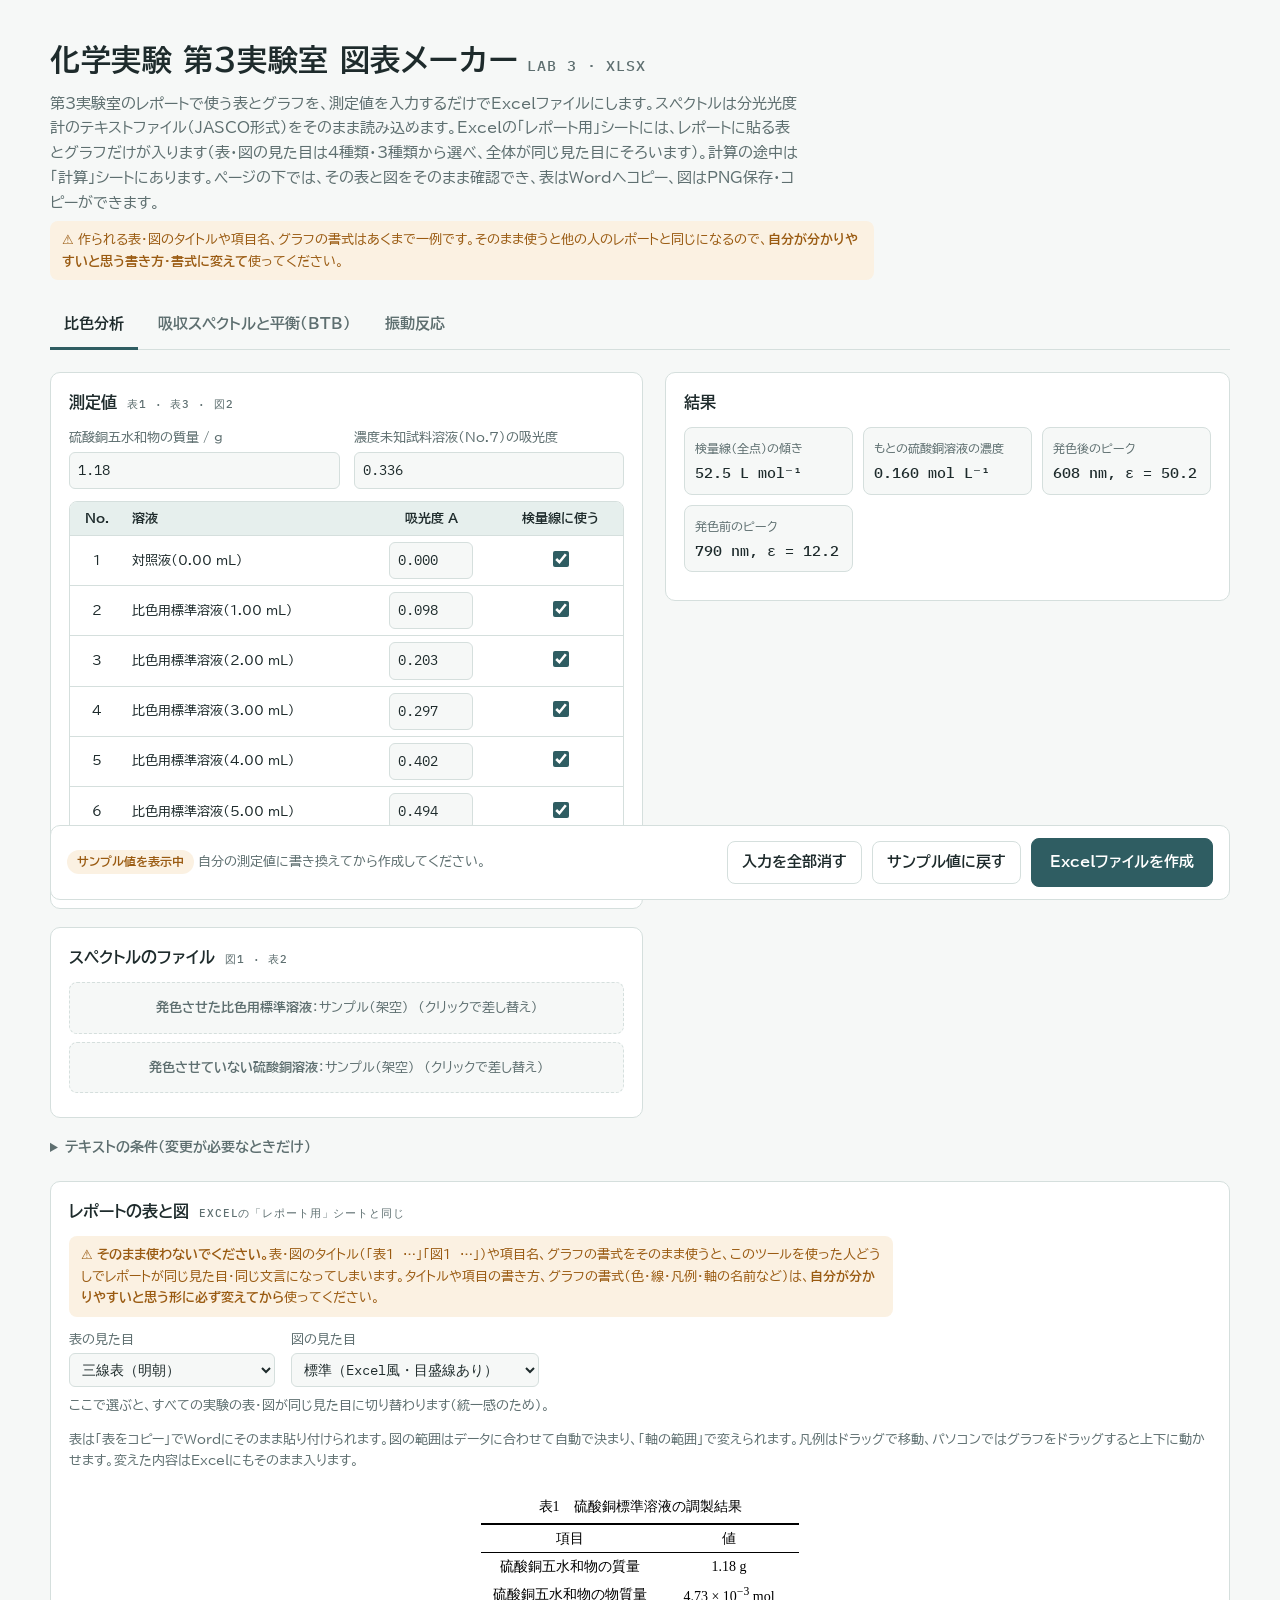
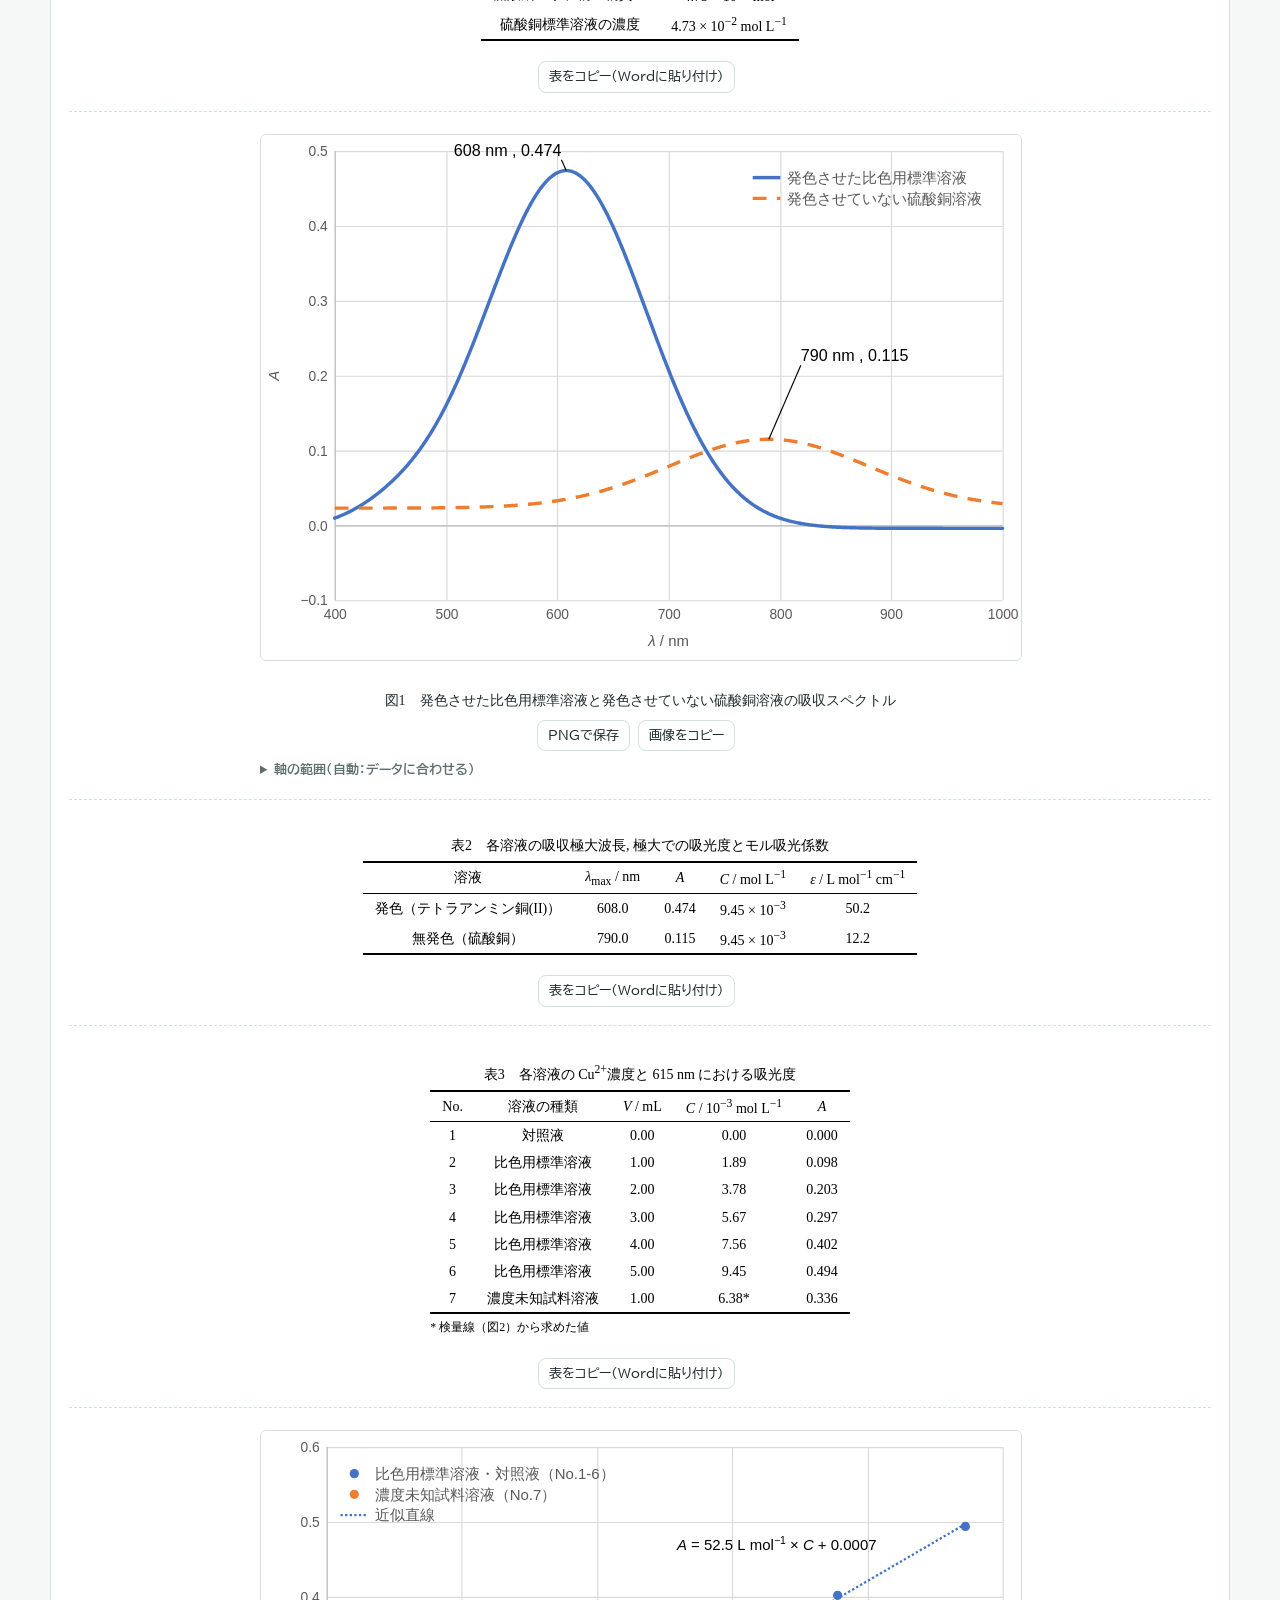
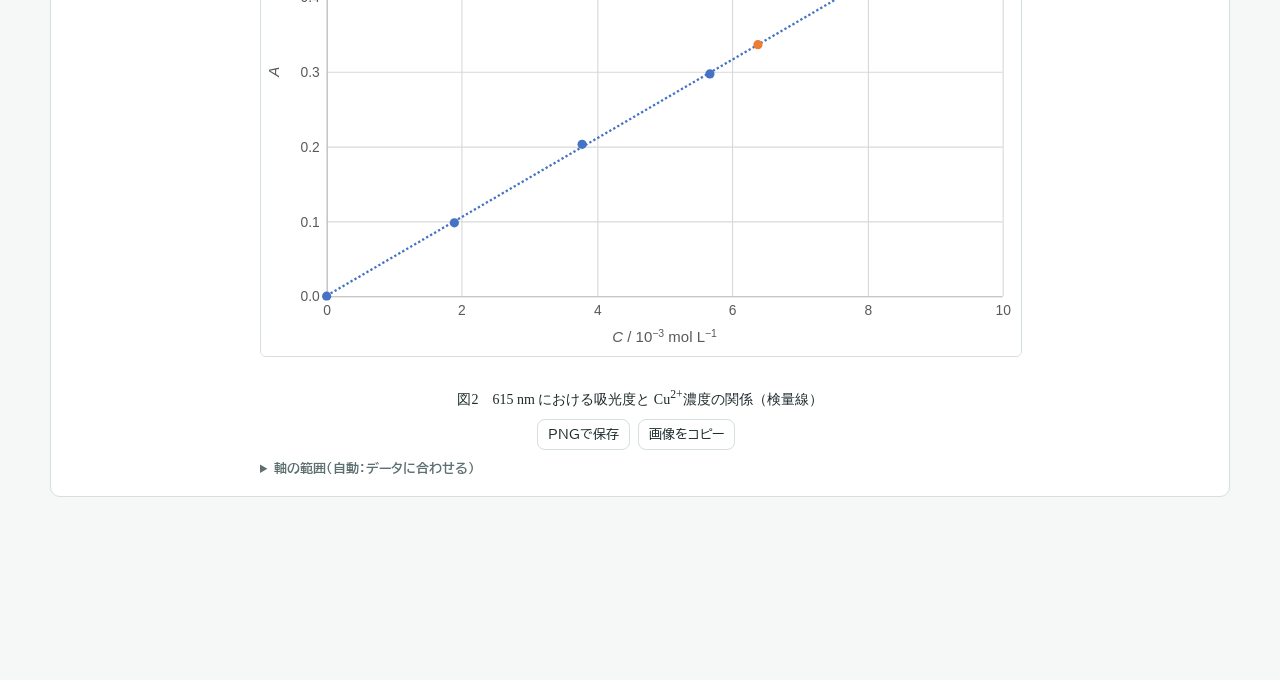
==== commit 7fb33746: "表・図の見た目を選べるように（全体で統一）、タイトルや書式をそのまま使わないよう注意書きを追加 Co-Authored-By: Claude Opus 5.5 <noreply@anthropic.c" ====
--- a/index.html
+++ b/index.html
@@ -31,14 +31,19 @@
 nav a:focus-visible,button:focus-visible,input:focus-visible,select:focus-visible{outline:2px solid var(--accent);outline-offset:2px}
 [hidden]{display:none!important}
 .wide{grid-column:1/-1}
+.caution{margin:0;font-size:13px;color:var(--warn);background:var(--warn-bg);border-radius:8px;padding:8px 12px;max-width:80ch}
+.caution b{color:var(--warn)}
+.style-pick{display:flex;flex-wrap:wrap;gap:8px 16px;align-items:end}
+.style-pick label{display:grid;gap:3px;font-size:13px;color:var(--muted)}
+.style-pick select{width:auto}
+.style-pick .hint{flex-basis:100%}
+
 .rep{display:grid;gap:22px}
 .rep-item{display:grid;gap:8px;justify-items:center;padding-bottom:18px;border-bottom:1px dashed var(--line)}
 .rep-item:last-child{border-bottom:none;padding-bottom:0}
 .rep-tbl{max-width:100%;overflow-x:auto;background:#fff;color:#000;padding:12px 16px;border-radius:6px;font-family:"Yu Mincho","YuMincho","Hiragino Mincho ProN",serif}
 .rep-tbl table{border-collapse:collapse;margin:0 auto;width:auto;font-size:14px}
 .rep-tbl th,.rep-tbl td{background:none;color:#000;font-weight:400;border:0;padding:2px 12px;white-space:nowrap;text-align:center;font-size:14px}
-.rep-tbl thead th{border-top:2px solid #000;border-bottom:1px solid #000}
-.rep-tbl td.last,.rep-tbl tr:last-child td{border-bottom:2px solid #000}
 .rep-tbl .cap{margin:0 0 4px;text-align:center;font-size:14px}
 .rep-tbl .note{margin:4px 0 0;font-size:12px}
 .rep-fig{width:100%;max-width:760px}
@@ -58,7 +63,7 @@
 .btn.icon{padding:5px 10px;font-size:12px;font-weight:400}
 .btn[disabled]{opacity:.5;cursor:default}
 @media (max-width:600px){.ax-row{grid-template-columns:repeat(3,minmax(0,1fr))}.ax-lab{grid-column:1/-1;padding:0}.ax-row .btn{grid-column:1/-1}}
-@media (max-width:600px){.rep-tbl{padding:8px 6px}.rep-tbl table,.rep-tbl th,.rep-tbl td,.rep-tbl .cap{font-size:12px}.rep-tbl th,.rep-tbl td{padding:2px 6px}.rep-tbl .cap{white-space:normal}}
+@media (max-width:600px){.rep-tbl{padding:8px 6px}.rep-tbl table,.rep-tbl th,.rep-tbl td,.rep-tbl .cap{font-size:12px!important}.rep-tbl th,.rep-tbl td{padding:2px 6px!important}.rep-tbl .cap{white-space:normal}}
 
 .panel{display:grid;grid-template-columns:minmax(0,1.05fr) minmax(0,1fr);gap:22px;align-items:start}
 @media (max-width:860px){.panel{grid-template-columns:1fr}}
@@ -111,7 +116,8 @@
 <div class="wrap">
 <header>
  <h1>化学実験 第3実験室 図表メーカー<small>LAB 3 · XLSX</small></h1>
- <p class="lead">第3実験室のレポートで使う表とグラフを、測定値を入力するだけでExcelファイルにします。スペクトルは分光光度計のテキストファイル（JASCO形式）をそのまま読み込めます。Excelの「レポート用」シートには、レポートと同じ形式（三線表・図の書式）の表とグラフだけが入ります。計算の途中は「計算」シートにあります。ページの下では、その表と図をそのまま確認でき、表はWordへコピー、図はPNG保存・コピーができます。</p>
+ <p class="lead">第3実験室のレポートで使う表とグラフを、測定値を入力するだけでExcelファイルにします。スペクトルは分光光度計のテキストファイル（JASCO形式）をそのまま読み込めます。Excelの「レポート用」シートには、レポートに貼る表とグラフだけが入ります（表・図の見た目は4種類・3種類から選べ、全体が同じ見た目にそろいます）。計算の途中は「計算」シートにあります。ページの下では、その表と図をそのまま確認でき、表はWordへコピー、図はPNG保存・コピーができます。</p>
+ <p class="caution">⚠ 作られる表・図のタイトルや項目名、グラフの書式はあくまで一例です。そのまま使うと他の人のレポートと同じになるので、<b>自分が分かりやすいと思う書き方・書式に変えて</b>使ってください。</p>
 </header>
 
 <nav aria-label="実験の切り替え">
@@ -157,7 +163,11 @@
  </div>
  <section class="box wide">
   <h2>レポートの表と図<span class="tag">Excelの「レポート用」シートと同じ</span></h2>
-  <p class="hint">表は「表をコピー」でWordにそのまま貼り付けられます（三線・游明朝）。図の範囲はデータに合わせて自動で決まり、「軸の範囲」で変えられます。凡例はドラッグで移動、パソコンではグラフをドラッグすると上下に動かせます。変えた内容はExcelにもそのまま入ります。</p>
+  <p class="caution">⚠ <b>そのまま使わないでください。</b>表・図のタイトル（「表1　…」「図1　…」）や項目名、グラフの書式をそのまま使うと、このツールを使った人どうしでレポートが同じ見た目・同じ文言になってしまいます。タイトルや項目の書き方、グラフの書式（色・線・凡例・軸の名前など）は、<b>自分が分かりやすいと思う形に必ず変えてから</b>使ってください。</p>
+  <div class="style-pick"><label>表の見た目<select class="ts-pick"><option value="three">三線表（明朝）</option><option value="lines">横罫線（明朝）</option><option value="grid">格子（明朝）</option><option value="shade">見出し網掛け（ゴシック）</option></select></label>
+   <label>図の見た目<select class="cs-pick"><option value="office">標準（Excel風・目盛線あり）</option><option value="paper">論文風（枠と目盛、目盛線なし）</option><option value="mono">白黒（線種と記号で区別）</option></select></label>
+   <span class="hint">ここで選ぶと、すべての実験の表・図が同じ見た目に切り替わります（統一感のため）。</span></div>
+  <p class="hint">表は「表をコピー」でWordにそのまま貼り付けられます。図の範囲はデータに合わせて自動で決まり、「軸の範囲」で変えられます。凡例はドラッグで移動、パソコンではグラフをドラッグすると上下に動かせます。変えた内容はExcelにもそのまま入ります。</p>
   <div class="rep" id="c-rep"></div>
  </section>
 </div>
@@ -195,7 +205,11 @@
  </div>
  <section class="box wide">
   <h2>レポートの表と図<span class="tag">Excelの「レポート用」シートと同じ</span></h2>
-  <p class="hint">表は「表をコピー」でWordにそのまま貼り付けられます（三線・游明朝）。図の範囲はデータに合わせて自動で決まり、「軸の範囲」で変えられます。凡例はドラッグで移動、パソコンではグラフをドラッグすると上下に動かせます。変えた内容はExcelにもそのまま入ります。</p>
+  <p class="caution">⚠ <b>そのまま使わないでください。</b>表・図のタイトル（「表1　…」「図1　…」）や項目名、グラフの書式をそのまま使うと、このツールを使った人どうしでレポートが同じ見た目・同じ文言になってしまいます。タイトルや項目の書き方、グラフの書式（色・線・凡例・軸の名前など）は、<b>自分が分かりやすいと思う形に必ず変えてから</b>使ってください。</p>
+  <div class="style-pick"><label>表の見た目<select class="ts-pick"><option value="three">三線表（明朝）</option><option value="lines">横罫線（明朝）</option><option value="grid">格子（明朝）</option><option value="shade">見出し網掛け（ゴシック）</option></select></label>
+   <label>図の見た目<select class="cs-pick"><option value="office">標準（Excel風・目盛線あり）</option><option value="paper">論文風（枠と目盛、目盛線なし）</option><option value="mono">白黒（線種と記号で区別）</option></select></label>
+   <span class="hint">ここで選ぶと、すべての実験の表・図が同じ見た目に切り替わります（統一感のため）。</span></div>
+  <p class="hint">表は「表をコピー」でWordにそのまま貼り付けられます。図の範囲はデータに合わせて自動で決まり、「軸の範囲」で変えられます。凡例はドラッグで移動、パソコンではグラフをドラッグすると上下に動かせます。変えた内容はExcelにもそのまま入ります。</p>
   <div class="rep" id="b-rep"></div>
  </section>
 </div>
@@ -220,7 +234,11 @@
  </div>
  <section class="box wide">
   <h2>レポートの表と図<span class="tag">Excelの「レポート用」シートと同じ</span></h2>
-  <p class="hint">表は「表をコピー」でWordにそのまま貼り付けられます（三線・游明朝）。図の範囲はデータに合わせて自動で決まり、「軸の範囲」で変えられます。凡例はドラッグで移動、パソコンではグラフをドラッグすると上下に動かせます。変えた内容はExcelにもそのまま入ります。</p>
+  <p class="caution">⚠ <b>そのまま使わないでください。</b>表・図のタイトル（「表1　…」「図1　…」）や項目名、グラフの書式をそのまま使うと、このツールを使った人どうしでレポートが同じ見た目・同じ文言になってしまいます。タイトルや項目の書き方、グラフの書式（色・線・凡例・軸の名前など）は、<b>自分が分かりやすいと思う形に必ず変えてから</b>使ってください。</p>
+  <div class="style-pick"><label>表の見た目<select class="ts-pick"><option value="three">三線表（明朝）</option><option value="lines">横罫線（明朝）</option><option value="grid">格子（明朝）</option><option value="shade">見出し網掛け（ゴシック）</option></select></label>
+   <label>図の見た目<select class="cs-pick"><option value="office">標準（Excel風・目盛線あり）</option><option value="paper">論文風（枠と目盛、目盛線なし）</option><option value="mono">白黒（線種と記号で区別）</option></select></label>
+   <span class="hint">ここで選ぶと、すべての実験の表・図が同じ見た目に切り替わります（統一感のため）。</span></div>
+  <p class="hint">表は「表をコピー」でWordにそのまま貼り付けられます。図の範囲はデータに合わせて自動で決まり、「軸の範囲」で変えられます。凡例はドラッグで移動、パソコンではグラフをドラッグすると上下に動かせます。変えた内容はExcelにもそのまま入ります。</p>
   <div class="rep" id="o-rep"></div>
  </section>
 </div>
@@ -253,8 +271,8 @@
 const ref=(r,c)=>col(c)+(r+1);
 const aref=(sheet,r1,c1,r2,c2)=>`'${sheet}'!$${col(c1)}$${r1+1}`+(r2==null?'':`:$${col(c2)}$${r2+1}`);
 /* --- styles --- */
-const ST={def:0,head:1,n3:2,n6:3,sci:4,n2:5,n1:6,text:7,n4:8,title:9,note:10,bold:11,sub:12,n0:13,th:14,td:15,tdl:16,cap:17,tn:18,thl:19,tdlt:20};
-const stylesXml=`<?xml version="1.0" encoding="UTF-8" standalone="yes"?><styleSheet xmlns="http://schemas.openxmlformats.org/spreadsheetml/2006/main"><numFmts count="6"><numFmt numFmtId="164" formatCode="0.000"/><numFmt numFmtId="165" formatCode="0.000000"/><numFmt numFmtId="166" formatCode="0.00E+00"/><numFmt numFmtId="167" formatCode="0.0"/><numFmt numFmtId="168" formatCode="0.0000"/><numFmt numFmtId="169" formatCode="0.00"/></numFmts><fonts count="7"><font><sz val="11"/><name val="Yu Gothic"/><family val="2"/></font><font><b/><sz val="11"/><color rgb="FFFFFFFF"/><name val="Yu Gothic"/><family val="2"/></font><font><b/><sz val="13"/><name val="Yu Gothic"/><family val="2"/></font><font><sz val="9"/><color rgb="FF595959"/><name val="Yu Gothic"/><family val="2"/></font><font><b/><sz val="11"/><name val="Yu Gothic"/><family val="2"/></font><font><sz val="10.5"/><name val="游明朝"/><family val="1"/><charset val="128"/></font><font><sz val="9"/><name val="游明朝"/><family val="1"/><charset val="128"/></font></fonts><fills count="4"><fill><patternFill patternType="none"/></fill><fill><patternFill patternType="gray125"/></fill><fill><patternFill patternType="solid"><fgColor rgb="FF2F5D62"/><bgColor indexed="64"/></patternFill></fill><fill><patternFill patternType="solid"><fgColor rgb="FFEAF1EF"/><bgColor indexed="64"/></patternFill></fill></fills><borders count="6"><border><left/><right/><top/><bottom/><diagonal/></border><border><left style="thin"><color rgb="FFBFBFBF"/></left><right style="thin"><color rgb="FFBFBFBF"/></right><top style="thin"><color rgb="FFBFBFBF"/></top><bottom style="thin"><color rgb="FFBFBFBF"/></bottom><diagonal/></border><border><left/><right/><top style="medium"><color rgb="FF000000"/></top><bottom style="thin"><color rgb="FF000000"/></bottom><diagonal/></border><border><left/><right/><top/><bottom style="medium"><color rgb="FF000000"/></bottom><diagonal/></border><border><left/><right/><top style="medium"><color rgb="FF000000"/></top><bottom style="medium"><color rgb="FF000000"/></bottom><diagonal/></border><border><left/><right/><top style="thin"><color rgb="FF000000"/></top><bottom style="medium"><color rgb="FF000000"/></bottom><diagonal/></border></borders><cellStyleXfs count="1"><xf numFmtId="0" fontId="0" fillId="0" borderId="0"/></cellStyleXfs><cellXfs count="21">
+const ST={def:0,head:1,n3:2,n6:3,sci:4,n2:5,n1:6,text:7,n4:8,title:9,note:10,bold:11,sub:12,n0:13,th:14,td:15,tdl:16,cap:17,tn:18,thl:19,tdlt:20,gth:21,gtd:22,sth:23,std:24,stdl:25,scap:26,stn:27,lth:28,ltd:29};
+const stylesXml=`<?xml version="1.0" encoding="UTF-8" standalone="yes"?><styleSheet xmlns="http://schemas.openxmlformats.org/spreadsheetml/2006/main"><numFmts count="6"><numFmt numFmtId="164" formatCode="0.000"/><numFmt numFmtId="165" formatCode="0.000000"/><numFmt numFmtId="166" formatCode="0.00E+00"/><numFmt numFmtId="167" formatCode="0.0"/><numFmt numFmtId="168" formatCode="0.0000"/><numFmt numFmtId="169" formatCode="0.00"/></numFmts><fonts count="9"><font><sz val="11"/><name val="Yu Gothic"/><family val="2"/></font><font><b/><sz val="11"/><color rgb="FFFFFFFF"/><name val="Yu Gothic"/><family val="2"/></font><font><b/><sz val="13"/><name val="Yu Gothic"/><family val="2"/></font><font><sz val="9"/><color rgb="FF595959"/><name val="Yu Gothic"/><family val="2"/></font><font><b/><sz val="11"/><name val="Yu Gothic"/><family val="2"/></font><font><sz val="10.5"/><name val="游明朝"/><family val="1"/><charset val="128"/></font><font><sz val="9"/><name val="游明朝"/><family val="1"/><charset val="128"/></font><font><sz val="10.5"/><name val="Yu Gothic"/><family val="2"/><charset val="128"/></font><font><sz val="9"/><name val="Yu Gothic"/><family val="2"/><charset val="128"/></font></fonts><fills count="5"><fill><patternFill patternType="none"/></fill><fill><patternFill patternType="gray125"/></fill><fill><patternFill patternType="solid"><fgColor rgb="FF2F5D62"/><bgColor indexed="64"/></patternFill></fill><fill><patternFill patternType="solid"><fgColor rgb="FFEAF1EF"/><bgColor indexed="64"/></patternFill></fill><fill><patternFill patternType="solid"><fgColor rgb="FFD9D9D9"/><bgColor indexed="64"/></patternFill></fill></fills><borders count="8"><border><left/><right/><top/><bottom/><diagonal/></border><border><left style="thin"><color rgb="FFBFBFBF"/></left><right style="thin"><color rgb="FFBFBFBF"/></right><top style="thin"><color rgb="FFBFBFBF"/></top><bottom style="thin"><color rgb="FFBFBFBF"/></bottom><diagonal/></border><border><left/><right/><top style="medium"><color rgb="FF000000"/></top><bottom style="thin"><color rgb="FF000000"/></bottom><diagonal/></border><border><left/><right/><top/><bottom style="medium"><color rgb="FF000000"/></bottom><diagonal/></border><border><left/><right/><top style="medium"><color rgb="FF000000"/></top><bottom style="medium"><color rgb="FF000000"/></bottom><diagonal/></border><border><left/><right/><top style="thin"><color rgb="FF000000"/></top><bottom style="medium"><color rgb="FF000000"/></bottom><diagonal/></border><border><left style="thin"><color rgb="FF000000"/></left><right style="thin"><color rgb="FF000000"/></right><top style="thin"><color rgb="FF000000"/></top><bottom style="thin"><color rgb="FF000000"/></bottom><diagonal/></border><border><left/><right/><top/><bottom style="thin"><color rgb="FF000000"/></bottom><diagonal/></border></borders><cellStyleXfs count="1"><xf numFmtId="0" fontId="0" fillId="0" borderId="0"/></cellStyleXfs><cellXfs count="30">
 <xf numFmtId="0" fontId="0" fillId="0" borderId="0" xfId="0"/>
 <xf numFmtId="0" fontId="1" fillId="2" borderId="1" xfId="0" applyFont="1" applyFill="1" applyBorder="1" applyAlignment="1"><alignment horizontal="center" vertical="center" wrapText="1"/></xf>
 <xf numFmtId="164" fontId="0" fillId="0" borderId="1" xfId="0" applyNumberFormat="1" applyBorder="1" applyAlignment="1"><alignment horizontal="center"/></xf>
@@ -276,6 +294,15 @@
 <xf numFmtId="0" fontId="6" fillId="0" borderId="0" xfId="0" applyFont="1" applyAlignment="1"><alignment horizontal="left" vertical="center"/></xf>
 <xf numFmtId="0" fontId="5" fillId="0" borderId="4" xfId="0" applyFont="1" applyBorder="1" applyAlignment="1"><alignment horizontal="center" vertical="center"/></xf>
 <xf numFmtId="0" fontId="5" fillId="0" borderId="5" xfId="0" applyFont="1" applyBorder="1" applyAlignment="1"><alignment horizontal="center" vertical="center"/></xf>
+<xf numFmtId="0" fontId="5" fillId="0" borderId="6" xfId="0" applyFont="1" applyBorder="1" applyFill="1" applyAlignment="1"><alignment horizontal="center" vertical="center"/></xf>
+<xf numFmtId="0" fontId="5" fillId="0" borderId="6" xfId="0" applyFont="1" applyBorder="1" applyFill="1" applyAlignment="1"><alignment horizontal="center" vertical="center"/></xf>
+<xf numFmtId="0" fontId="7" fillId="4" borderId="2" xfId="0" applyFont="1" applyBorder="1" applyFill="1" applyAlignment="1"><alignment horizontal="center" vertical="center"/></xf>
+<xf numFmtId="0" fontId="7" fillId="0" borderId="0" xfId="0" applyFont="1" applyBorder="1" applyFill="1" applyAlignment="1"><alignment horizontal="center" vertical="center"/></xf>
+<xf numFmtId="0" fontId="7" fillId="0" borderId="3" xfId="0" applyFont="1" applyBorder="1" applyFill="1" applyAlignment="1"><alignment horizontal="center" vertical="center"/></xf>
+<xf numFmtId="0" fontId="7" fillId="0" borderId="0" xfId="0" applyFont="1" applyBorder="1" applyFill="1" applyAlignment="1"><alignment horizontal="center" vertical="center"/></xf>
+<xf numFmtId="0" fontId="8" fillId="0" borderId="0" xfId="0" applyFont="1" applyAlignment="1"><alignment horizontal="left" vertical="center"/></xf>
+<xf numFmtId="0" fontId="5" fillId="0" borderId="4" xfId="0" applyFont="1" applyBorder="1" applyFill="1" applyAlignment="1"><alignment horizontal="center" vertical="center"/></xf>
+<xf numFmtId="0" fontId="5" fillId="0" borderId="7" xfId="0" applyFont="1" applyBorder="1" applyFill="1" applyAlignment="1"><alignment horizontal="center" vertical="center"/></xf>
 </cellXfs><cellStyles count="1"><cellStyle name="Normal" xfId="0" builtinId="0"/></cellStyles></styleSheet>`;
 /* --- rich text for chart titles: ^{} super, _{} sub, <i></i> italic --- */
 function richRuns(s,size=1000){const out=[];const re=/(\^\{[^}]*\}|_\{[^}]*\}|<i>.*?<\/i>)/g;let last=0,m;
@@ -287,11 +314,13 @@
 const DASH={solid:'solid',dash:'dash',dot:'sysDot',sysdot:'sysDot',dashdot:'dashDot',longdash:'lgDash',sysdash:'sysDash'};const dsh=k=>DASH[k]||'solid';
 function numCache(vals){return `<c:numCache><c:formatCode>General</c:formatCode><c:ptCount val="${vals.length}"/>${vals.map((v,i)=>v==null||!isFinite(v)?'':`<c:pt idx="${i}"><c:v>${v}</c:v></c:pt>`).join('')}</c:numCache>`;}
 const GRAY='595959';
-function rich(m,sz=1000,color=GRAY){return richRuns(m,sz).replace(/<a:rPr([^>]*)\/>/g,`<a:rPr$1><a:solidFill><a:srgbClr val="${color}"/></a:solidFill><a:latin typeface="Yu Gothic"/><a:ea typeface="Yu Gothic"/></a:rPr>`);}
-function txPr(sz,color=GRAY){return `<c:txPr><a:bodyPr/><a:lstStyle/><a:p><a:pPr><a:defRPr sz="${sz}" b="0"><a:solidFill><a:srgbClr val="${color}"/></a:solidFill><a:latin typeface="Yu Gothic"/><a:ea typeface="Yu Gothic"/></a:defRPr></a:pPr><a:endParaRPr lang="ja-JP"/></a:p></c:txPr>`;}
+/* chart look: office (gray text, gridlines) / paper (black axes with ticks, framed, no gridlines) / mono (office layout in black & white) */
+let LOOK='office';const TC=()=>LOOK==='office'?GRAY:'000000';
+function rich(m,sz=1000,color=TC()){return richRuns(m,sz).replace(/<a:rPr([^>]*)\/>/g,`<a:rPr$1><a:solidFill><a:srgbClr val="${color}"/></a:solidFill><a:latin typeface="Yu Gothic"/><a:ea typeface="Yu Gothic"/></a:rPr>`);}
+function txPr(sz,color=TC()){return `<c:txPr><a:bodyPr/><a:lstStyle/><a:p><a:pPr><a:defRPr sz="${sz}" b="0"><a:solidFill><a:srgbClr val="${color}"/></a:solidFill><a:latin typeface="Yu Gothic"/><a:ea typeface="Yu Gothic"/></a:defRPr></a:pPr><a:endParaRPr lang="ja-JP"/></a:p></c:txPr>`;}
 function axisXml(id,cross,pos,o){const sc=`<c:scaling><c:orientation val="minMax"/>${o.max!=null?`<c:max val="${o.max}"/>`:''}${o.min!=null?`<c:min val="${o.min}"/>`:''}</c:scaling>`;
- return `<c:valAx><c:axId val="${id}"/>${sc}<c:delete val="0"/><c:axPos val="${pos}"/>${o.grid===false?'':'<c:majorGridlines><c:spPr><a:ln w="9525" cap="flat" cmpd="sng" algn="ctr"><a:solidFill><a:srgbClr val="D9D9D9"/></a:solidFill><a:round/></a:ln></c:spPr></c:majorGridlines>'}<c:title><c:tx><c:rich><a:bodyPr${pos==='l'?' rot="-5400000" vert="horz"':''}/><a:lstStyle/><a:p><a:pPr><a:defRPr sz="1000" b="0"/></a:pPr>${rich(o.title||'')}</a:p></c:rich></c:tx><c:overlay val="0"/></c:title><c:numFmt formatCode="${esc(o.fmt||'General')}" sourceLinked="0"/><c:majorTickMark val="none"/><c:minorTickMark val="none"/><c:tickLblPos val="low"/><c:spPr><a:noFill/><a:ln w="9525" cap="flat" cmpd="sng" algn="ctr"><a:solidFill><a:srgbClr val="BFBFBF"/></a:solidFill><a:round/></a:ln></c:spPr>${txPr(900)}<c:crossAx val="${cross}"/><c:crosses val="autoZero"/><c:crossBetween val="midCat"/>${o.major?`<c:majorUnit val="${o.major}"/>`:''}</c:valAx>`;}
-function chartXml(ch){
+ return `<c:valAx><c:axId val="${id}"/>${sc}<c:delete val="0"/><c:axPos val="${pos}"/>${o.grid===false||LOOK==='paper'?'':'<c:majorGridlines><c:spPr><a:ln w="9525" cap="flat" cmpd="sng" algn="ctr"><a:solidFill><a:srgbClr val="D9D9D9"/></a:solidFill><a:round/></a:ln></c:spPr></c:majorGridlines>'}<c:title><c:tx><c:rich><a:bodyPr${pos==='l'?' rot="-5400000" vert="horz"':''}/><a:lstStyle/><a:p><a:pPr><a:defRPr sz="1000" b="0"/></a:pPr>${rich(o.title||'')}</a:p></c:rich></c:tx><c:overlay val="0"/></c:title><c:numFmt formatCode="${esc(o.fmt||'General')}" sourceLinked="0"/><c:majorTickMark val="${LOOK==='paper'?'out':'none'}"/><c:minorTickMark val="none"/><c:tickLblPos val="low"/><c:spPr><a:noFill/><a:ln w="9525" cap="flat" cmpd="sng" algn="ctr"><a:solidFill><a:srgbClr val="${LOOK==='office'?'BFBFBF':'000000'}"/></a:solidFill><a:round/></a:ln></c:spPr>${txPr(900)}<c:crossAx val="${cross}"/><c:crosses val="autoZero"/><c:crossBetween val="midCat"/>${o.major?`<c:majorUnit val="${o.major}"/>`:''}</c:valAx>`;}
+function chartXml(ch){LOOK=ch.look||'office';
  const sers=ch.series.map((s,i)=>{const color=s.color||'4472C4';
   const line=s.line?`<a:ln w="${s.width||28575}" cap="${dsh(s.dash)==='solid'?'rnd':'flat'}"><a:solidFill><a:srgbClr val="${color}"/></a:solidFill><a:prstDash val="${dsh(s.dash)}"/><a:round/></a:ln>`:'<a:ln w="25400" cap="rnd"><a:noFill/><a:round/></a:ln>';
   const mk=s.marker&&s.marker!=='none'?`<c:marker><c:symbol val="${s.marker}"/><c:size val="${s.msize||7}"/><c:spPr><a:solidFill><a:srgbClr val="${color}"/></a:solidFill><a:ln w="9525"><a:solidFill><a:srgbClr val="${color}"/></a:solidFill></a:ln></c:spPr></c:marker>`:'<c:marker><c:symbol val="none"/></c:marker>';
@@ -301,8 +330,8 @@
   return `<c:ser><c:idx val="${i}"/><c:order val="${i}"/><c:tx><c:v>${esc(plain(s.name))}</c:v></c:tx><c:spPr>${line}</c:spPr>${mk}${dl}${tl}<c:xVal><c:numRef><c:f>${esc(s.xRef)}</c:f>${numCache(s.x)}</c:numRef></c:xVal><c:yVal><c:numRef><c:f>${esc(s.yRef)}</c:f>${numCache(s.y)}</c:numRef></c:yVal><c:smooth val="0"/></c:ser>`;}).join('');
  const lg=ch.legend||{x:0.12,y:0.04,w:0.45,h:0.22};
  const legend=ch.legend===false?'':lg.pos==='b'?`<c:legend><c:legendPos val="b"/><c:overlay val="0"/><c:spPr><a:noFill/><a:ln><a:noFill/></a:ln></c:spPr>${txPr(1000)}</c:legend>`:`<c:legend><c:legendPos val="r"/><c:layout><c:manualLayout><c:xMode val="edge"/><c:yMode val="edge"/><c:x val="${lg.x}"/><c:y val="${lg.y}"/><c:w val="${lg.w}"/><c:h val="${lg.h}"/></c:manualLayout></c:layout><c:overlay val="1"/><c:spPr><a:noFill/><a:ln><a:noFill/></a:ln></c:spPr>${txPr(1000)}</c:legend>`;
- return `<?xml version="1.0" encoding="UTF-8" standalone="yes"?><c:chartSpace xmlns:c="http://schemas.openxmlformats.org/drawingml/2006/chart" xmlns:a="http://schemas.openxmlformats.org/drawingml/2006/main" xmlns:r="http://schemas.openxmlformats.org/officeDocument/2006/relationships"><c:roundedCorners val="0"/><c:chart><c:autoTitleDeleted val="1"/><c:plotArea><c:layout/><c:scatterChart><c:scatterStyle val="lineMarker"/><c:varyColors val="0"/>${sers}<c:axId val="500001"/><c:axId val="500002"/></c:scatterChart>${axisXml(500001,500002,'b',ch.x)}${axisXml(500002,500001,'l',ch.y)}<c:spPr><a:noFill/><a:ln><a:noFill/></a:ln></c:spPr></c:plotArea>${legend}<c:plotVisOnly val="1"/><c:dispBlanksAs val="gap"/></c:chart><c:spPr><a:solidFill><a:srgbClr val="FFFFFF"/></a:solidFill><a:ln><a:noFill/></a:ln></c:spPr>${txPr(1000)}</c:chartSpace>`;}
-function cellRich(m,st){const mincho=st>=14;const f=mincho?(st===18?'<sz val="9"/><rFont val="游明朝"/><family val="1"/><charset val="128"/>':'<sz val="10.5"/><rFont val="游明朝"/><family val="1"/><charset val="128"/>'):'<sz val="11"/><rFont val="Yu Gothic"/><family val="2"/>';
+ return `<?xml version="1.0" encoding="UTF-8" standalone="yes"?><c:chartSpace xmlns:c="http://schemas.openxmlformats.org/drawingml/2006/chart" xmlns:a="http://schemas.openxmlformats.org/drawingml/2006/main" xmlns:r="http://schemas.openxmlformats.org/officeDocument/2006/relationships"><c:roundedCorners val="0"/><c:chart><c:autoTitleDeleted val="1"/><c:plotArea><c:layout/><c:scatterChart><c:scatterStyle val="lineMarker"/><c:varyColors val="0"/>${sers}<c:axId val="500001"/><c:axId val="500002"/></c:scatterChart>${axisXml(500001,500002,'b',ch.x)}${axisXml(500002,500001,'l',ch.y)}<c:spPr><a:noFill/>${LOOK==='paper'?'<a:ln w="9525"><a:solidFill><a:srgbClr val="000000"/></a:solidFill></a:ln>':'<a:ln><a:noFill/></a:ln>'}</c:spPr></c:plotArea>${legend}<c:plotVisOnly val="1"/><c:dispBlanksAs val="gap"/></c:chart><c:spPr><a:solidFill><a:srgbClr val="FFFFFF"/></a:solidFill><a:ln><a:noFill/></a:ln></c:spPr>${txPr(1000)}</c:chartSpace>`;}
+function cellRich(m,st){const go=st>=23&&st<=27,small=st===18||st===27;const f=st>=14?`<sz val="${small?9:10.5}"/><rFont val="${go?'Yu Gothic':'游明朝'}"/><family val="${go?2:1}"/><charset val="128"/>`:'<sz val="11"/><rFont val="Yu Gothic"/><family val="2"/>';
  const out=[];const re=/(\^\{[^}]*\}|_\{[^}]*\}|<i>.*?<\/i>)/g;let last=0,mm;const run=(t,a='')=>t?`<r><rPr>${a}${f}</rPr><t xml:space="preserve">${esc(t)}</t></r>`:'';
  while((mm=re.exec(m))){out.push(run(m.slice(last,mm.index)));const t=mm[0];if(t[0]==='^')out.push(run(t.slice(2,-1),'<vertAlign val="superscript"/>'));else if(t[0]==='_')out.push(run(t.slice(2,-1),'<vertAlign val="subscript"/>'));else out.push(run(t.slice(3,-4),'<i/>'));last=re.lastIndex;}
  out.push(run(m.slice(last)));return out.join('')||'<t></t>';}
@@ -390,18 +419,22 @@
  const m=niceStep(hi-lo);const min=+(Math.floor(lo/m+1e-9)*m).toFixed(10),max=+(Math.ceil(hi/m-1e-9)*m).toFixed(10);const major=autoMajor(max-min);return {min,max,major,fmt:fmtOf(major)};}
 /* ---------- what goes on the report sheet, in order (used for the on-screen preview / copy / PNG) ---------- */
 let REP=[];
+/* table looks (all tables on the sheet use the same one): three-line / grid / shaded header (gothic) / ruled rows */
+const TSTYLES={three:{th:ST.th,td:ST.td,tdl:ST.tdl,cap:ST.cap,tn:ST.tn},grid:{th:ST.gth,td:ST.gtd,tdl:ST.gtd,cap:ST.cap,tn:ST.tn},
+ shade:{th:ST.sth,td:ST.std,tdl:ST.stdl,cap:ST.scap,tn:ST.stn},lines:{th:ST.lth,td:ST.ltd,tdl:ST.tdl,cap:ST.cap,tn:ST.tn}};
+let TS=TSTYLES.three;
 /* ---------- report-style table (three-line, 游明朝, centred) ---------- */
 function table(sh,r,c,caption,head,rows,note,spans){REP.push({type:'table',r,caption,head,rows,note,spans});const sp=spans||head.map(()=>1);const W=sp.reduce((a,b)=>a+b,0);const pos=sp.map((_,j)=>c+sp.slice(0,j).reduce((a,b)=>a+b,0));
- sh.set(r,c,{r:caption},ST.cap);if(W>1)sh.merge(r,c,r,c+W-1);
+ sh.set(r,c,{r:caption},TS.cap);if(W>1)sh.merge(r,c,r,c+W-1);
  const put=(rr,j,v,st)=>{sh.set(rr,pos[j],{r:String(v)},st);for(let k=1;k<sp[j];k++)sh.set(rr,pos[j]+k,'',st);if(sp[j]>1)sh.merge(rr,pos[j],rr,pos[j]+sp[j]-1);};
- head.forEach((h,j)=>put(r+1,j,h,ST.th));
- rows.forEach((row,i)=>row.forEach((v,j)=>put(r+2+i,j,v,i===rows.length-1?ST.tdl:ST.td)));
- let end=r+2+rows.length;if(note){sh.set(end,c,{r:note},ST.tn);end++;}return end+1;}
-function caption(sh,r,c,text,w){sh.set(r,c,{r:text},ST.cap);sh.merge(r,c,r,c+w-1);const ch=sh.charts[sh.charts.length-1];if(ch&&!ch.caption){ch.caption=text;REP.push({type:'fig',r:ch.r,caption:text,chart:ch,sheet:sh});}}
+ head.forEach((h,j)=>put(r+1,j,h,TS.th));
+ rows.forEach((row,i)=>row.forEach((v,j)=>put(r+2+i,j,v,i===rows.length-1?TS.tdl:TS.td)));
+ let end=r+2+rows.length;if(note){sh.set(end,c,{r:note},TS.tn);end++;}return end+1;}
+function caption(sh,r,c,text,w){sh.set(r,c,{r:text},TS.cap);sh.merge(r,c,r,c+w-1);const ch=sh.charts[sh.charts.length-1];if(ch&&!ch.caption){ch.caption=text;REP.push({type:'fig',r:ch.r,caption:text,chart:ch,sheet:sh});}}
 const XFMT=d=>d<=0?'0':'0.'+'0'.repeat(d);
 
 /* ================== 比色分析 ================== */
-function colorimetry(p){REP=[];
+function colorimetry(p){REP=[];TS=TSTYLES[p.tableStyle]||TSTYLES.three;
  const rep=new Sheet('レポート用');rep.grid=false;const cs=new Sheet('計算');
  [6,20,12,16,16,20,10,10].forEach((w,i)=>rep.width(i,w));
  const n=p.mass/p.M,cstd=n/(p.vstd/1000),cstdR=roundSig(cstd,3);
@@ -465,7 +498,7 @@
  return {sheets:[rep,cs],report:REP,res:{n,cstd,fall,fuse,Cu,orig,Cu2,orig2:Cu2*p.vflask/p.vunk,rows,used,ex,spec:specInfo.map(x=>({label:x.s.label,pk:x.pk,eps:x.pk?x.pk.a/(Cs*p.l):NaN}))}};}
 
 /* ================== BTB ================== */
-function btb(p){REP=[];
+function btb(p){REP=[];TS=TSTYLES[p.tableStyle]||TSTYLES.three;
  const S=[...p.samples].sort((a,b)=>a.pH-b.pH);const N=S.length;const C0=p.stock*1e-3*p.aliq/p.flask;const l=p.l;
  const grid=[...new Set(S.flatMap(s=>s.data.map(q=>q[0])))].sort((a,b)=>a-b);const maps=S.map(s=>new Map(s.data.map(q=>[q[0],q[1]])));
  const rep=new Sheet('レポート用');rep.grid=false;const cs=new Sheet('計算');
@@ -529,7 +562,7 @@
  return {sheets:[rep,cs],report:REP,res:{C0,rowsA,f1,f2,pkm,u1,u2,peaks,iso,steps:stp,base,S,grid,maps}};}
 
 /* ================== 振動反応 ================== */
-function oscillation(p){REP=[];const n=p.n;
+function oscillation(p){REP=[];TS=TSTYLES[p.tableStyle]||TSTYLES.three;const n=p.n;
  const rep=new Sheet('レポート用');rep.grid=false;const cs=new Sheet('計算');
  const rows=p.temps.map(t=>{const ts=t.times;const Pind=ts[0],Posc=(ts[n-1]-ts[0])/(n-1),T=t.t+273.15;return {t:t.t,T,Pind,Posc,ts,x:1000/T,yi:Math.log(1/Pind),yo:Math.log(1/Posc)};});
  const fi=fit(rows.map(x=>x.x),rows.map(x=>x.yi)),fo=fit(rows.map(x=>x.x),rows.map(x=>x.yo));const R=8.314;
@@ -546,7 +579,7 @@
  rep.width(0,22).width(1,12);for(let c=2;c<2+n;c++)rep.width(c,7);
  let r=0;rep.set(r,0,'化学的振動反応：レポート用の表と図',ST.sub);r+=2;
  const t1=[];rows.forEach(x=>{t1.push([`${x.t} ℃`,'時間 / s',...x.ts.map(v=>String(Math.round(v)))]);t1.push(['','周期 / s',...x.ts.map((v,i)=>String(Math.round(i?v-x.ts[i-1]:v)))]);});
- const T1=r+2;r=table(rep,r,0,'表1　発色の回数と時間（時間は反応開始からの経過時間）',['温度','項目',...Array.from({length:n},(_,i)=>String(i+1))],t1,'※ 1回目の周期は誘導期 <i>P</i>_{ind} に等しい。');rows.forEach((_,k)=>{rep.set(T1+2*k,0,{r:`${rows[k].t} ℃`},ST.td);rep.set(T1+2*k+1,0,'',k===rows.length-1?ST.tdl:ST.td);rep.merge(T1+2*k,0,T1+2*k+1,0);});REP.find(x=>x.type==='table').vmerge=2;
+ const T1=r+2;r=table(rep,r,0,'表1　発色の回数と時間（時間は反応開始からの経過時間）',['温度','項目',...Array.from({length:n},(_,i)=>String(i+1))],t1,'※ 1回目の周期は誘導期 <i>P</i>_{ind} に等しい。');rows.forEach((_,k)=>{rep.set(T1+2*k,0,{r:`${rows[k].t} ℃`},TS.td);rep.set(T1+2*k+1,0,'',k===rows.length-1?TS.tdl:TS.td);rep.merge(T1+2*k,0,T1+2*k+1,0);});REP.find(x=>x.type==='table').vmerge=2;
  const W2=1+rows.length;
  r=table(rep,r,0,'表2　アーレニウスプロット用のデータ整理',['',...rows.map(x=>`${x.t} ℃`)],[
   [`<i>T</i>^{${M}1} / 10^{${M}3} K^{${M}1}`,...rows.map(x=>x.x.toFixed(3))],
@@ -597,7 +630,7 @@
 function fmtNum(v,fmt){if(Math.abs(v)<1e-12)v=0;const m=/^0(?:\.(0+))?$/.exec(fmt||'');const s=m?v.toFixed(m[1]?m[1].length:0):String(+v.toPrecision(10));return s.replace('-','−');}
 function fit(x,y){const n=x.length;if(n<2)return null;const mx=x.reduce((a,b)=>a+b,0)/n,my=y.reduce((a,b)=>a+b,0)/n;let sxx=0,sxy=0;for(let i=0;i<n;i++){sxx+=(x[i]-mx)**2;sxy+=(x[i]-mx)*(y[i]-my);}const a=sxy/sxx;return {a,b:my-a*mx};}
 function dashArr(d,w){const u=Math.max(d==='sysdot'||d==='dot'?2:1,w);return d==='dash'||d==='sysdash'?[4*u,3*u]:d==='sysdot'||d==='dot'?[u,u]:d==='dashdot'?[4*u,2*u,u,2*u]:[];}
-function marker(g,sym,x,y,size,color){const r=size/2+0.5;g.fillStyle=color;g.beginPath();
+function marker(g,sym,x,y,size,color){const r=size/2+0.5;if(sym==='x'||sym==='plus'){g.strokeStyle=color;g.lineWidth=1.6;g.beginPath();if(sym==='x'){g.moveTo(x-r,y-r);g.lineTo(x+r,y+r);g.moveTo(x+r,y-r);g.lineTo(x-r,y+r);}else{g.moveTo(x-r,y);g.lineTo(x+r,y);g.moveTo(x,y-r);g.lineTo(x,y+r);}g.stroke();return;}g.fillStyle=color;g.beginPath();
  if(sym==='square')g.rect(x-r,y-r,2*r,2*r);else if(sym==='triangle'){g.moveTo(x,y-r*1.15);g.lineTo(x+r*1.1,y+r*0.8);g.lineTo(x-r*1.1,y+r*0.8);g.closePath();}else if(sym==='diamond'){g.moveTo(x,y-r*1.2);g.lineTo(x+r*1.2,y);g.lineTo(x,y+r*1.2);g.lineTo(x-r*1.2,y);g.closePath();}else g.arc(x,y,r,0,7);g.fill();}
 
 /* draw one chart spec (the same object handed to the xlsx writer) into a W×H box */
@@ -605,14 +638,18 @@
  const xa=ch.x,ya=ch.y;const yl=Math.max(...[ya.min,ya.max,ya.min+ya.major].map(v=>rwidth(g,fmtNum(v,ya.fmt),12)));
  const PL=Math.round(yl+40),PR=16,PT=14,PB=52;const pw=W-PL-PR,ph=H-PT-PB;
  const X=v=>PL+(v-xa.min)/(xa.max-xa.min)*pw,Y=v=>PT+ph-(v-ya.min)/(ya.max-ya.min)*ph;
+ const LK=ch.look||'office',TXT=LK==='office'?GRAY:'#000',GRID=LK!=='paper';
  g.lineWidth=1;g.font=`12px ${FONT}`;
  // gridlines + tick labels (Excel counts ticks from the axis minimum)
- for(let k=0;k<=200;k++){const v=xa.min+k*xa.major;if(v>xa.max+xa.major*1e-6)break;const x=Math.round(X(v))+.5;g.strokeStyle='#D9D9D9';g.beginPath();g.moveTo(x,PT);g.lineTo(x,PT+ph);g.stroke();g.fillStyle=GRAY;g.textAlign='center';g.fillText(fmtNum(v,xa.fmt),x,PT+ph+16);}
+ for(let k=0;k<=200;k++){const v=xa.min+k*xa.major;if(v>xa.max+xa.major*1e-6)break;const x=Math.round(X(v))+.5;if(GRID){g.strokeStyle='#D9D9D9';g.beginPath();g.moveTo(x,PT);g.lineTo(x,PT+ph);g.stroke();}g.fillStyle=TXT;g.textAlign='center';g.fillText(fmtNum(v,xa.fmt),x,PT+ph+16);}
  const y0t=ch._moving?Math.ceil(ya.min/ya.major-1e-9)*ya.major:ya.min;   // while being dragged the ticks stay on the data; at rest Excel counts from the minimum
- for(let k=0;k<=200;k++){const v=y0t+k*ya.major;if(v>ya.max+ya.major*1e-6)break;const y=Math.round(Y(v))+.5;g.strokeStyle='#D9D9D9';g.beginPath();g.moveTo(PL,y);g.lineTo(PL+pw,y);g.stroke();g.fillStyle=GRAY;g.textAlign='right';g.font=`12px ${FONT}`;g.fillText(fmtNum(v,ya.fmt),PL-6,y+4);}
+ for(let k=0;k<=200;k++){const v=y0t+k*ya.major;if(v>ya.max+ya.major*1e-6)break;const y=Math.round(Y(v))+.5;if(GRID){g.strokeStyle='#D9D9D9';g.beginPath();g.moveTo(PL,y);g.lineTo(PL+pw,y);g.stroke();}g.fillStyle=TXT;g.textAlign='right';g.font=`12px ${FONT}`;g.fillText(fmtNum(v,ya.fmt),PL-6,y+4);}
  // axis lines cross at zero (or at the nearer end when zero is outside the range)
- const cz=(a)=>Math.min(Math.max(0,a.min),a.max);g.strokeStyle='#BFBFBF';g.beginPath();const y0=Math.round(Y(cz(ya)))+.5,x0=Math.round(X(cz(xa)))+.5;g.moveTo(PL,y0);g.lineTo(PL+pw,y0);g.moveTo(x0,PT);g.lineTo(x0,PT+ph);g.stroke();
- g.fillStyle=GRAY;rdraw(g,xa.title||'',PL+pw/2,H-12,13,'center');g.save();g.translate(16,PT+ph/2);g.rotate(-Math.PI/2);rdraw(g,ya.title||'',0,0,13,'center');g.restore();
+ const cz=(a)=>Math.min(Math.max(0,a.min),a.max);g.strokeStyle=LK==='office'?'#BFBFBF':'#000';g.beginPath();const y0=Math.round(Y(cz(ya)))+.5,x0=Math.round(X(cz(xa)))+.5;g.moveTo(PL,y0);g.lineTo(PL+pw,y0);g.moveTo(x0,PT);g.lineTo(x0,PT+ph);g.stroke();
+ if(LK==='paper'){g.strokeStyle='#000';g.strokeRect(PL+.5,PT+.5,pw-1,ph-1);g.beginPath();   // framed plot, tick marks pointing out
+  for(let k=0;k<=200;k++){const v=xa.min+k*xa.major;if(v>xa.max+xa.major*1e-6)break;const x=Math.round(X(v))+.5;g.moveTo(x,y0);g.lineTo(x,y0+5);}
+  for(let k=0;k<=200;k++){const v=y0t+k*ya.major;if(v>ya.max+ya.major*1e-6)break;const y=Math.round(Y(v))+.5;g.moveTo(x0,y);g.lineTo(x0-5,y);}g.stroke();}
+ g.fillStyle=TXT;rdraw(g,xa.title||'',PL+pw/2,H-12,13,'center');g.save();g.translate(16,PT+ph/2);g.rotate(-Math.PI/2);rdraw(g,ya.title||'',0,0,13,'center');g.restore();
  // series, trendlines
  const tls=[];const labels=[];
  g.save();g.beginPath();g.rect(PL-4,PT-4,pw+8,ph+8);g.clip();
@@ -634,20 +671,23 @@
  // legend: series first, then trendlines (Excel order)
  let box=null;if(ch.legend!==false){const lg=ch.legend||{x:0.12,y:0.04,w:0.45,h:0.22};const entries=[...ch.series.map(s=>({name:s.name,color:'#'+(s.color||'4472C4'),line:!!s.line,dash:s.dash||'solid',width:s.width,marker:s.line?null:s.marker,msize:s.msize})),...tls.map(t=>({name:t.name,color:t.color,line:true,dash:t.dash,width:19050}))];
   const rowH=18,x0=lg.x*W,y1=lg.y*H;let tw=0;entries.forEach((e,i)=>{const y=y1+8+i*rowH+rowH/2;if(e.line){const lw=(e.width||28575)/12700*1.333;g.strokeStyle=e.color;g.lineWidth=lw;g.lineCap='butt';g.setLineDash(dashArr(e.dash,lw));g.beginPath();g.moveTo(x0+4,y);g.lineTo(x0+28,y);g.stroke();g.setLineDash([]);}
-   else if(e.marker)marker(g,e.marker,x0+16,y,e.msize||7,e.color);g.fillStyle=GRAY;tw=Math.max(tw,rdraw(g,e.name,x0+34,y+4.5,13,'left'));});
+   else if(e.marker)marker(g,e.marker,x0+16,y,e.msize||7,e.color);g.fillStyle=TXT;tw=Math.max(tw,rdraw(g,e.name,x0+34,y+4.5,13,'left'));});
   box={x:x0,y:y1,w:Math.max(lg.w*W,tw+40),h:Math.max(lg.h*H,entries.length*rowH+12)};}
  return {legend:box,plot:{PL,PT,pw,ph,xa,ya}};}
 
 /* ---------- copy helpers ---------- */
 async function copyHTML(htmlStr,text){try{if(navigator.clipboard&&window.ClipboardItem){await navigator.clipboard.write([new ClipboardItem({'text/html':new Blob([htmlStr],{type:'text/html'}),'text/plain':new Blob([text],{type:'text/plain'})})]);return true;}}catch(_){}
  try{const d=document.createElement('div');d.contentEditable='true';d.style.cssText='position:fixed;left:-9999px;top:0';d.innerHTML=htmlStr;document.body.appendChild(d);const r=document.createRange();r.selectNodeContents(d);const s=getSelection();s.removeAllRanges();s.addRange(r);const ok=document.execCommand('copy');s.removeAllRanges();d.remove();return ok;}catch(_){return false;}}
-function tableHTML(t,forWord){const sp=t.spans||t.head.map(()=>1);const n=t.rows.length;const cell=(v,tag,i,j,extra='')=>{const last=tag==='td'&&i===n-1;
-  const st=forWord?`style="font-family:'游明朝','Yu Mincho',serif;font-size:10.5pt;text-align:center;padding:1pt 9pt;${tag==='th'?'border-top:1.5pt solid #000;border-bottom:.75pt solid #000;font-weight:normal;':''}${last?'border-bottom:1.5pt solid #000;':''}"`:(last?'class="last"':'');
-  return `<${tag} ${st}${sp[j]>1?` colspan="${sp[j]}"`:''}${extra}>${html(v)}</${tag}>`;};
+/* table looks (same names as the Excel styles): three-line / grid / shade (gothic, grey header) / lines (ruled rows) */
+function tableHTML(t,forWord,ts='three'){const sp=t.spans||t.head.map(()=>1);const n=t.rows.length;
+ const U=forWord?{k:'1.5pt',h:'.75pt',fs:'10.5pt',sm:'9pt',pad:'1pt 9pt'}:{k:'2px',h:'1px',fs:'14px',sm:'12px',pad:'2px 12px'};
+ const FF=ts==='shade'?"'游ゴシック','Yu Gothic','YuGothic',sans-serif":"'游明朝','Yu Mincho','YuMincho',serif";
+ const K=`${U.k} solid #000`,T=`${U.h} solid #000`;
+ const bd=(tag,last)=>{if(ts==='grid')return `border:${T};`;if(tag==='th')return ts==='lines'?`border-top:${K};border-bottom:${K};`:`border-top:${K};border-bottom:${T};`+(ts==='shade'?'background:#D9D9D9;':'');
+  return last?`border-bottom:${K};`:ts==='lines'?`border-bottom:${T};`:'';};
+ const cell=(v,tag,i,j,extra='')=>`<${tag} style="font-family:${FF};font-size:${U.fs};font-weight:normal;color:#000;text-align:center;white-space:nowrap;padding:${U.pad};${bd(tag,tag==='td'&&i===n-1)}"${sp[j]>1?` colspan="${sp[j]}"`:''}${extra}>${html(v)}</${tag}>`;
  const rows=t.rows.map((r,i)=>'<tr>'+r.map((v,j)=>{if(t.vmerge&&j===0){if(i%t.vmerge)return '';return cell(v,'td',i+t.vmerge-1,j,` rowspan="${t.vmerge}"`);}return cell(v,'td',i,j);}).join('')+'</tr>').join('');
- const capSt=forWord?` style="font-family:'游明朝','Yu Mincho',serif;font-size:10.5pt;text-align:center;margin:0 0 2pt"`:'';
- const noteSt=forWord?` style="font-family:'游明朝','Yu Mincho',serif;font-size:9pt;margin:2pt 0 0"`:'';
- return `<p class="cap"${capSt}>${html(t.caption)}</p><table${forWord?` style="border-collapse:collapse;margin:0 auto"`:''}><thead><tr>${t.head.map((h,j)=>cell(h,'th',0,j)).join('')}</tr></thead><tbody>${rows}</tbody></table>${t.note?`<p class="note"${noteSt}>${html(t.note)}</p>`:''}`;}
+ return `<p class="cap" style="font-family:${FF};font-size:${U.fs};color:#000;text-align:center;margin:0 0 ${forWord?'2pt':'4px'}">${html(t.caption)}</p><table style="border-collapse:collapse;margin:0 auto"><thead><tr>${t.head.map((h,j)=>cell(h,'th',0,j)).join('')}</tr></thead><tbody>${rows}</tbody></table>${t.note?`<p class="note" style="font-family:${FF};font-size:${U.sm};color:#000;margin:${forWord?'2pt':'4px'} 0 0">${html(t.note)}</p>`:''}`;}
 const tableTSV=t=>[plain(t.caption),t.head.map(plain).join('\t'),...t.rows.map(r=>r.map(plain).join('\t')),t.note?plain(t.note):''].join('\n');
 
 /* ---------- rendering the list ---------- */
@@ -677,7 +717,10 @@
    if(!bb||sc<bb.sc)bb={sc,bx,by};}
   boxes.push([bb.bx,bb.by,lw,lh]);L.x=+((bb.bx-(ax+4))/W).toFixed(4);L.y=+((bb.by-(ay-lines.length*16.25-4))/H).toFixed(4);});}
 // user changes per figure: OV[tab][k] = {x:{min,max,major}, y:{…}, legend:{x,y}}; axes first, then automatic legend/label placement, then a dragged legend
-function applyOverrides(tab,o){if(!o||!o.report)return;let k=0;for(const it of o.report)if(it.type==='fig'){const ov=(OV[tab]||{})[k++]||{};const ch=it.chart.ch;
+/* figure look applied to every figure: office / paper / mono (black & white: colours → black, told apart by dash and marker shape) */
+function applyLook(ch,look){ch.look=look;if(look!=='mono')return;const D=['solid','dash','sysdot','dashdot','lgDash','sysDash'],MK=['circle','square','triangle','diamond','x','plus'];
+ let li=0,mi=0,ti=0;for(const s of ch.series){s.color='000000';if(s.line)s.dash=D[li++%D.length];if(s.marker&&s.marker!=='none')s.marker=MK[mi++%MK.length];if(s.trend){s.trend.color='000000';s.trend.dash=['sysdot','dash','dashdot'][ti++%3];}}}
+function applyOverrides(tab,o,look='office'){if(!o||!o.report)return;let k=0;for(const it of o.report)if(it.type==='fig'){const ov=(OV[tab]||{})[k++]||{};const ch=it.chart.ch;applyLook(ch,look);
  for(const ax of ['x','y'])if(ov[ax]){const m=ov[ax].major>0?ov[ax].major:autoMajor(ov[ax].max-ov[ax].min);Object.assign(ch[ax],{min:ov[ax].min,max:ov[ax].max,major:m,fmt:fmtOf(m)});}
  if(!ch.legend)continue;autoPlace(it);if(ov.legend)Object.assign(ch.legend,ov.legend);}}
 const ovOf=(tab,k)=>((OV[tab]=OV[tab]||{})[k]=OV[tab][k]||{});
@@ -685,10 +728,10 @@
 function say(el,msg){el.textContent=msg;clearTimeout(el._t);el._t=setTimeout(()=>{el.textContent='';},2600);}
 function save(name,blob){const url=URL.createObjectURL(blob);const a=document.createElement('a');a.href=url;a.download=name;document.body.appendChild(a);a.click();a.remove();setTimeout(()=>URL.revokeObjectURL(url),4000);}
 function figCanvas(it,scale){const {W,H}=chartSize(it.sheet,it.chart);const c=document.createElement('canvas');c.width=W*scale;c.height=H*scale;const g=c.getContext('2d');g.scale(scale,scale);draw(g,it.chart.ch,W,H);return c;}
-function render(box,tab,o,rerender){box.innerHTML='';if(!o||!o.report){box.innerHTML='<p class="hint">入力がそろうと、ここにレポートの表と図が表示されます。</p>';return;}
+function render(box,tab,o,rerender,ts='three'){box.innerHTML='';if(!o||!o.report){box.innerHTML='<p class="hint">入力がそろうと、ここにレポートの表と図が表示されます。</p>';return;}
  let fi=0;for(const it of o.report){const card=document.createElement('div');card.className='rep-item';
-  if(it.type==='table'){card.innerHTML=`<div class="rep-tbl">${tableHTML(it,false)}</div><div class="rep-act"><button class="btn small" type="button">表をコピー（Wordに貼り付け）</button><span class="rep-msg" role="status"></span></div>`;
-   card.querySelector('button').addEventListener('click',async()=>{const ok=await copyHTML(tableHTML(it,true),tableTSV(it));say(card.querySelector('.rep-msg'),ok?'コピーしました。Wordで貼り付けてください。':'この環境ではコピーできませんでした。');});}
+  if(it.type==='table'){card.innerHTML=`<div class="rep-tbl">${tableHTML(it,false,ts)}</div><div class="rep-act"><button class="btn small" type="button">表をコピー（Wordに貼り付け）</button><span class="rep-msg" role="status"></span></div>`;
+   card.querySelector('button').addEventListener('click',async()=>{const ok=await copyHTML(tableHTML(it,true,ts),tableTSV(it));say(card.querySelector('.rep-msg'),ok?'コピーしました。Wordで貼り付けてください。':'この環境ではコピーできませんでした。');});}
   else{const k=fi++;const {W,H}=chartSize(it.sheet,it.chart);const ch=it.chart.ch;const ov=(OV[tab]||{})[k]||{};
    const axRow=(ax,lab)=>`<div class="ax-row"><span class="ax-lab">${lab}</span><label>最小<input type="number" step="any" data-ax="${ax}" data-f="min" value="${ch[ax].min}"></label><label>最大<input type="number" step="any" data-ax="${ax}" data-f="max" value="${ch[ax].max}"></label><label>間隔<input type="number" step="any" data-ax="${ax}" data-f="major" value="${ov[ax]&&ov[ax].major>0?ch[ax].major:''}" placeholder="自動 (${ch[ax].major})"></label><button class="btn icon" type="button" data-auto="${ax}" ${ov[ax]?'':'disabled'}>${ov[ax]?'自動に戻す':'自動'}</button></div>`;
    card.innerHTML=`<div class="rep-fig"><canvas aria-label="${esc(plain(it.caption))}"></canvas><span class="readout" hidden></span></div><p class="cap">${html(it.caption)}</p>
@@ -771,12 +814,12 @@
  if(p.A.some(v=>!isFinite(v)))e.push('No.1〜6 の吸光度をすべて入力してください。');if(p.use.filter(Boolean).length<2)e.push('検量線には2点以上が必要です。');if(!isFinite(p.Aunk))e.push('No.7 の吸光度を入力してください。');return e;}
 function cSub(p){for(let i=0;i<6;i++){const el=$('c-sub'+i);if(el)el.textContent=isFinite(p.V[i])?`（${p.V[i].toFixed(2)} mL）`:'';}}
 function cUpdate(){const p=cRead();cSub(p);const e=cCheck(p),m=$('c-msg'),res=$('c-res');if(e.length){m.className='msg err';m.textContent=e.join(' ');res.innerHTML='';REPORT.render($('c-rep'),'colorimetry',null);return null;}
- const o=LAB.colorimetry(p),r=o.res;m.className='msg';m.textContent='';
+ const o=LAB.colorimetry({...p,tableStyle:STYLE.table}),r=o.res;m.className='msg';m.textContent='';
  const kv=[['検量線（全点）の傾き',`${fmt(r.fall.a,1)} L mol⁻¹`],['もとの硫酸銅溶液の濃度',fmt(r.orig,3)+' mol L⁻¹']];
  if(r.fuse)kv.push([`No.${r.ex.map(x=>x.no).join(', ')} を除くと（図3）`,fmt(r.orig2,3)+' mol L⁻¹']);
  r.spec.forEach(s=>{if(s.pk)kv.push([s.label.replace('させた比色用標準溶液','後').replace('させていない硫酸銅溶液','前')+'のピーク',`${Math.round(s.pk.w)} nm, ε = ${fmt(s.eps,1)}`]);});
  res.innerHTML=kv.map(([k,v])=>`<div class="kv"><span>${k}</span><b>${v}</b></div>`).join('');
- REPORT.applyOverrides('colorimetry',o);REPORT.render($('c-rep'),'colorimetry',o,update);
+ REPORT.applyOverrides('colorimetry',o,STYLE.chart);REPORT.render($('c-rep'),'colorimetry',o,update,STYLE.table);
  return o;}
 
 /* ---------------- BTB ---------------- */
@@ -797,7 +840,7 @@
  if(!(p.stock>0&&p.aliq>0&&p.flask>0&&p.l>0))e.push('テキストの条件に正の数を入力してください。');if(!isFinite(p.w1)||!isFinite(p.w2))e.push('解析波長を入力してください。');if(!p.r1||!p.r2||!p.ri)e.push('範囲は「375-480」のように入力してください。');return e;}
 function bUpdate(){const p=bRead(),e=bCheck(p),m=$('b-msg'),res=$('b-res');
  if(e.length){m.className='msg err';m.textContent=e.join(' ');res.innerHTML='';REPORT.render($('b-rep'),'btb',null);return null;}
- const o=LAB.btb(p),r=o.res;const notes=[];
+ const o=LAB.btb({...p,tableStyle:STYLE.table}),r=o.res;const notes=[];
  const bad=r.rowsA.slice(1,-1).filter(x=>!isFinite(x.y1)||!isFinite(x.y2));if(bad.length)notes.push('pH '+bad.map(x=>x.pH.toFixed(2)).join('、')+' は log 値が求められない波長があります（表3では「解なし」）。');
  if(r.steps.length)notes.push('約 '+r.steps.join(' nm、約 ')+' nm に装置の段差があります。');
  // an intermediate pH must lie between the two end spectra at every wavelength; flag spectra that leave that band over >10 % of the range
@@ -806,7 +849,7 @@
  m.className=notes.length?'msg warn':'msg';m.textContent=notes.join(' ');
  const pk=f=>f?fmt(-f.b/f.a,2):'—';
  res.innerHTML=[[`pKa（${p.w1} nm / ${p.w2} nm）`,pk(r.f1)+' / '+pk(r.f2)],['pKa の平均',fmt(r.pkm,2)],['等吸収点',r.iso?r.iso.w+' nm':'—']].map(([k,v])=>`<div class="kv"><span>${k}</span><b>${v}</b></div>`).join('');
- REPORT.applyOverrides('btb',o);REPORT.render($('b-rep'),'btb',o,update);
+ REPORT.applyOverrides('btb',o,STYLE.chart);REPORT.render($('b-rep'),'btb',o,update,STYLE.table);
  return o;}
 
 /* ---------------- 振動反応 ---------------- */
@@ -820,10 +863,16 @@
 function oCheck(p){const e=[];if(p.temps.length<2)e.push('温度は2つ以上必要です。');
  p.temps.forEach(t=>{if(!isFinite(t.t))e.push('温度を入力してください。');const bad=t.times.findIndex(v=>!isFinite(v));if(bad>=0)e.push(`${isFinite(t.t)?t.t+' ℃':'温度未入力の行'}の${bad+1}回目の時間を読み取れません。`);else if(t.times.some((v,i)=>i&&v<=t.times[i-1]))e.push(`${t.t} ℃の時間が増えていない箇所があります。`);});return [...new Set(e)];}
 function oUpdate(){const p=oRead(),e=oCheck(p),m=$('o-msg'),res=$('o-res');if(e.length){m.className='msg err';m.textContent=e.join(' ');res.innerHTML='';REPORT.render($('o-rep'),'oscillation',null);return null;}
- const o=LAB.oscillation(p),r=o.res;m.className='msg';m.textContent='';
+ const o=LAB.oscillation({...p,tableStyle:STYLE.table}),r=o.res;m.className='msg';m.textContent='';
  res.innerHTML=[['Ea（誘導期）',fmt(r.Ea.ind,1)+' ± '+fmt(r.Ea.dind,1)+' kJ mol⁻¹'],['Ea（振動期）',fmt(r.Ea.osc,1)+' ± '+fmt(r.Ea.dosc,1)+' kJ mol⁻¹']].map(([k,v])=>`<div class="kv"><span>${k}</span><b>${v}</b></div>`).join('');
- REPORT.applyOverrides('oscillation',o);REPORT.render($('o-rep'),'oscillation',o,update);
+ REPORT.applyOverrides('oscillation',o,STYLE.chart);REPORT.render($('o-rep'),'oscillation',o,update,STYLE.table);
  return o;}
+
+/* ---------------- look of all tables / figures (one setting for everything, remembered in this browser) ---------------- */
+const STYLE={table:'three',chart:'office'};try{const s=JSON.parse(localStorage.getItem('chem-tool-style')||'{}');if(s.table)STYLE.table=s.table;if(s.chart)STYLE.chart=s.chart;}catch(_){}
+function syncPick(){document.querySelectorAll('.ts-pick').forEach(s=>s.value=STYLE.table);document.querySelectorAll('.cs-pick').forEach(s=>s.value=STYLE.chart);}
+document.querySelectorAll('.ts-pick,.cs-pick').forEach(s=>s.addEventListener('change',()=>{if(s.classList.contains('ts-pick'))STYLE.table=s.value;else STYLE.chart=s.value;syncPick();try{localStorage.setItem('chem-tool-style',JSON.stringify(STYLE));}catch(_){}update();}));
+syncPick();
 
 /* ---------------- shell ---------------- */
 function bindDrop(dr,inp,cb){dr.addEventListener('click',e=>{if(e.target!==inp)inp.click();});dr.addEventListener('keydown',e=>{if(e.key==='Enter'||e.key===' '){e.preventDefault();inp.click();}});
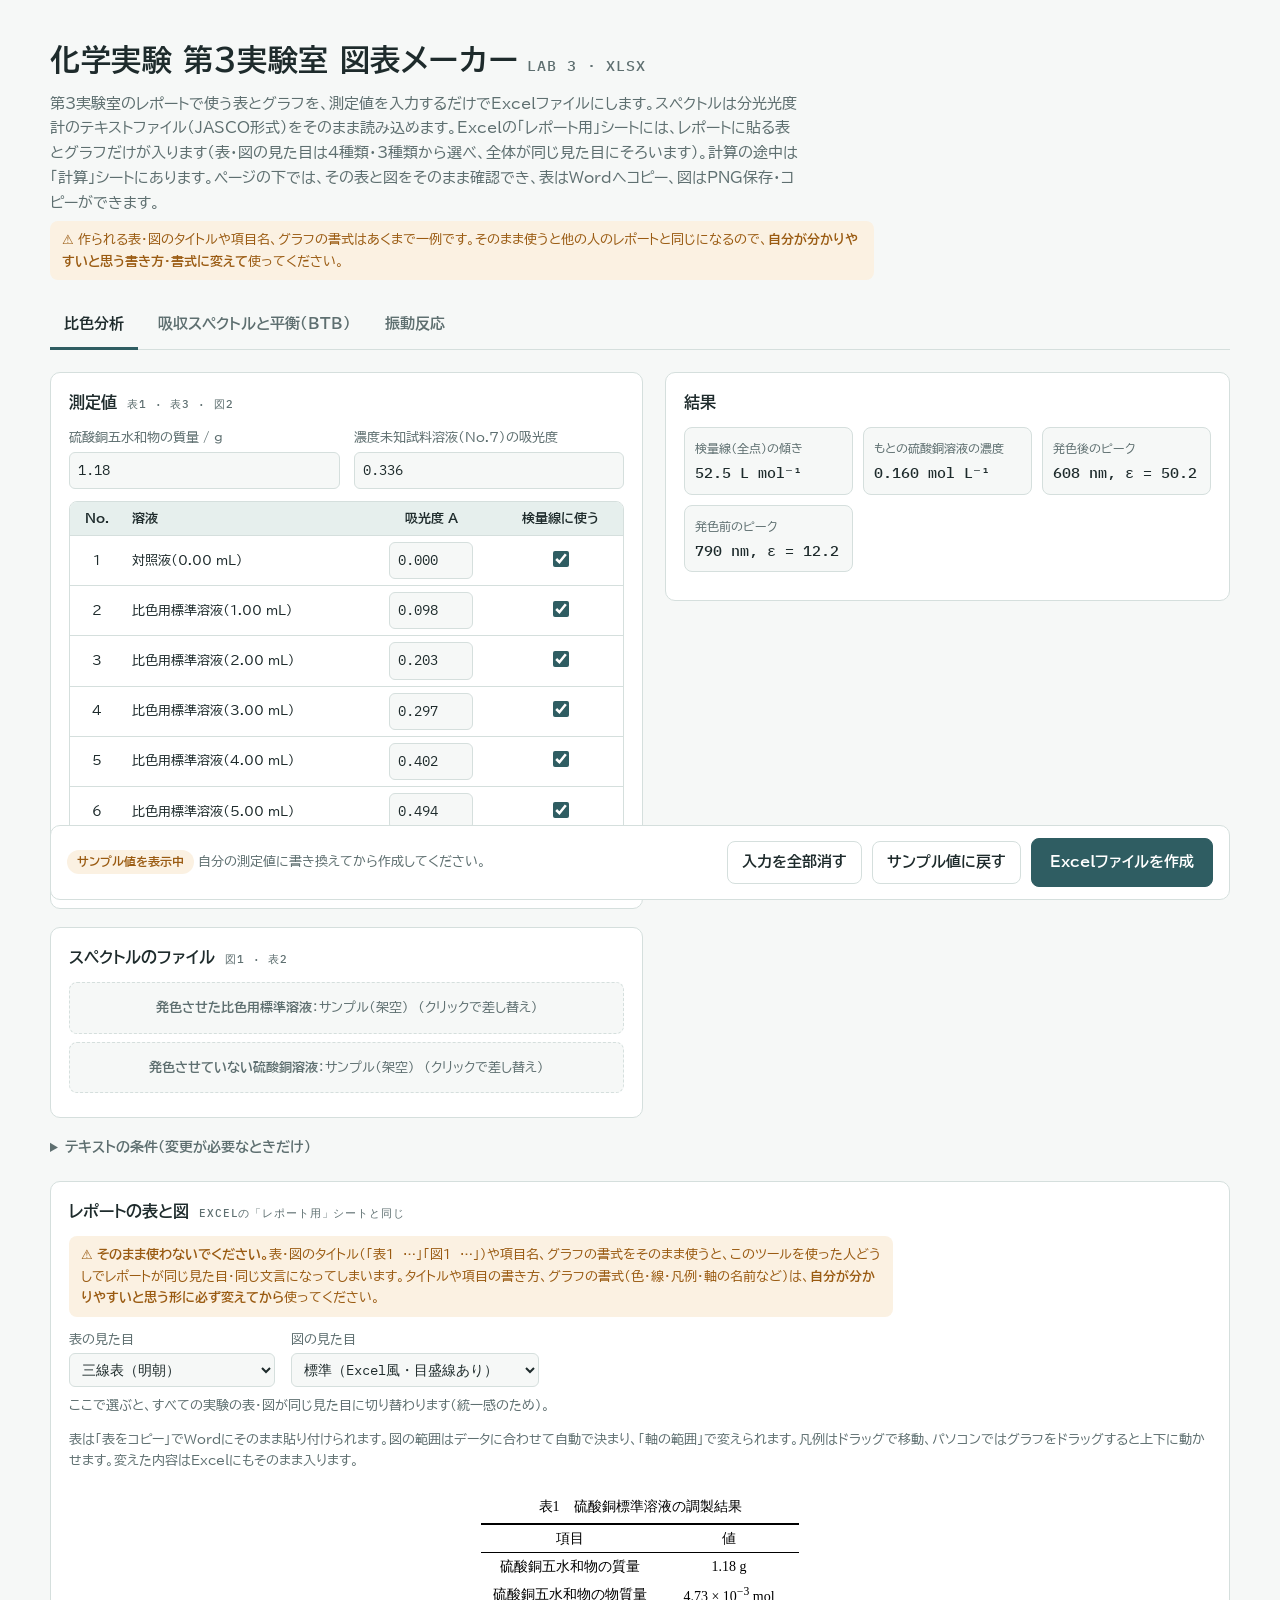
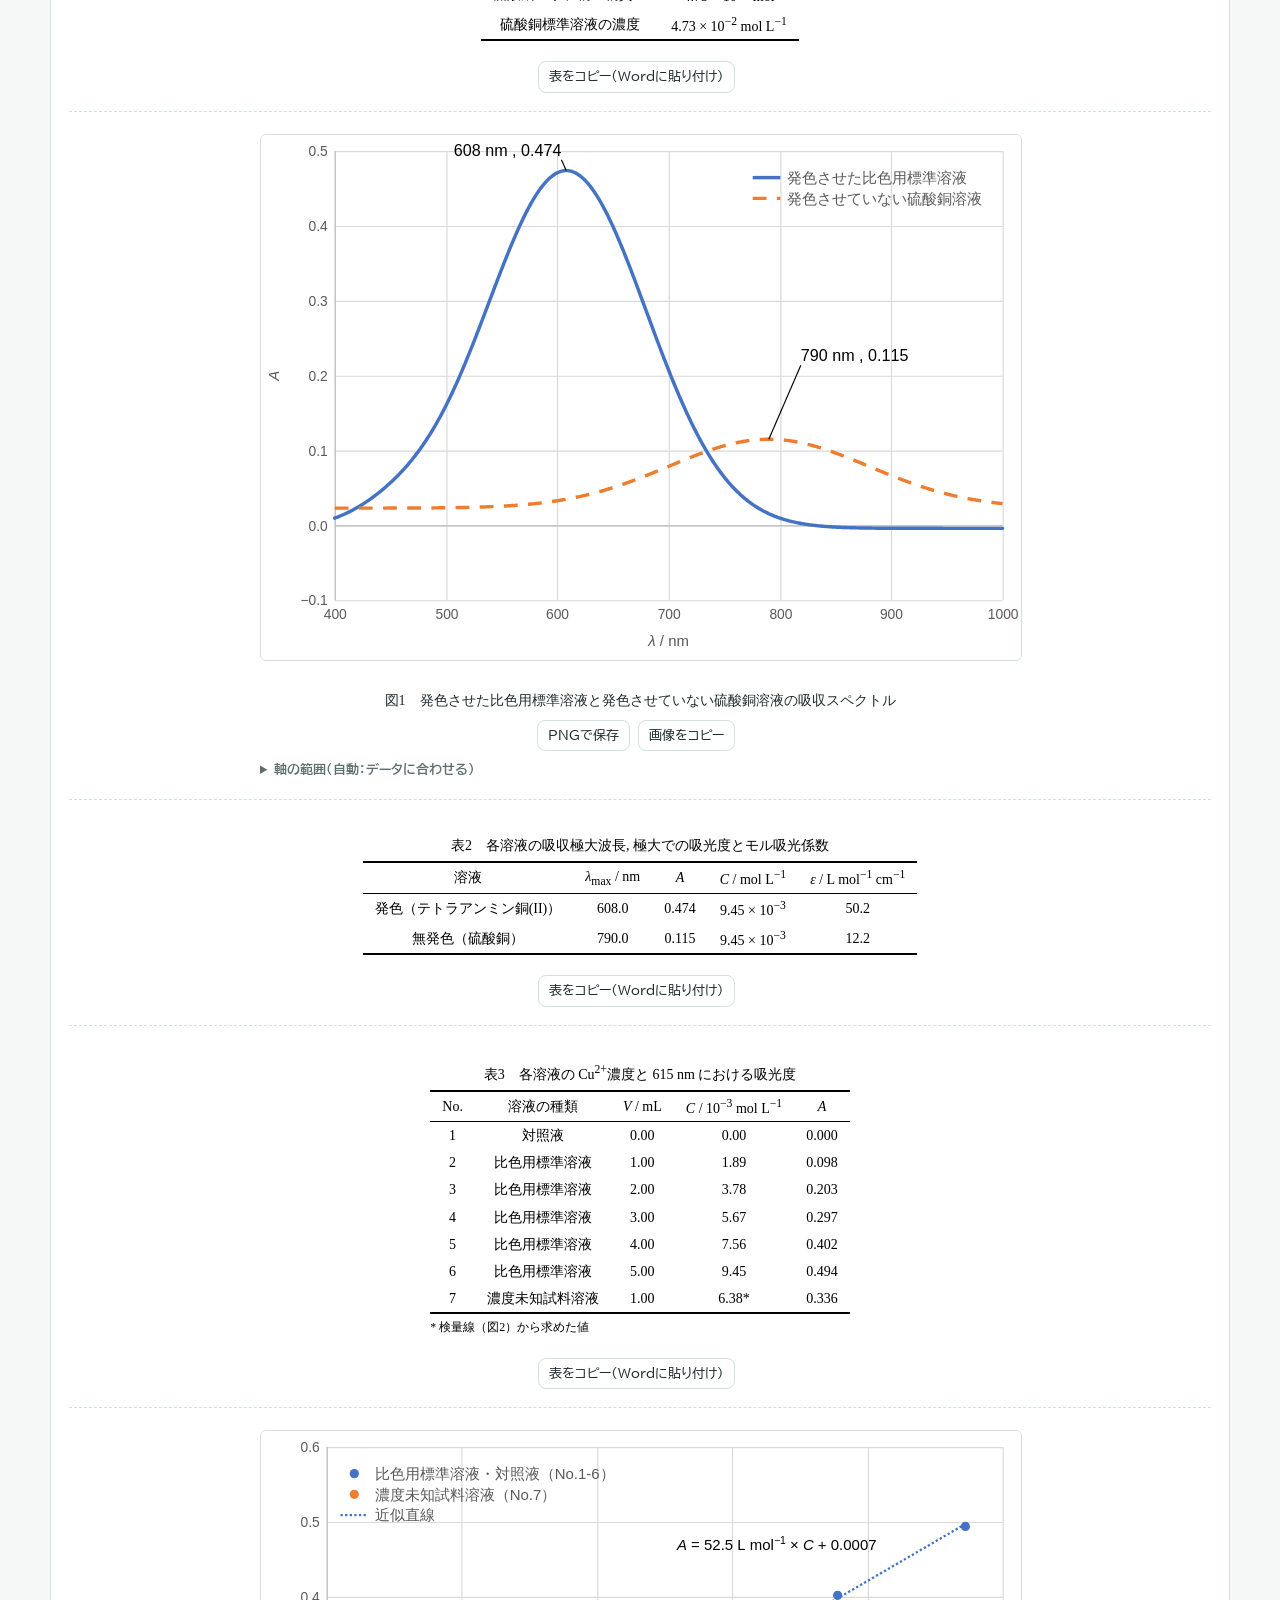
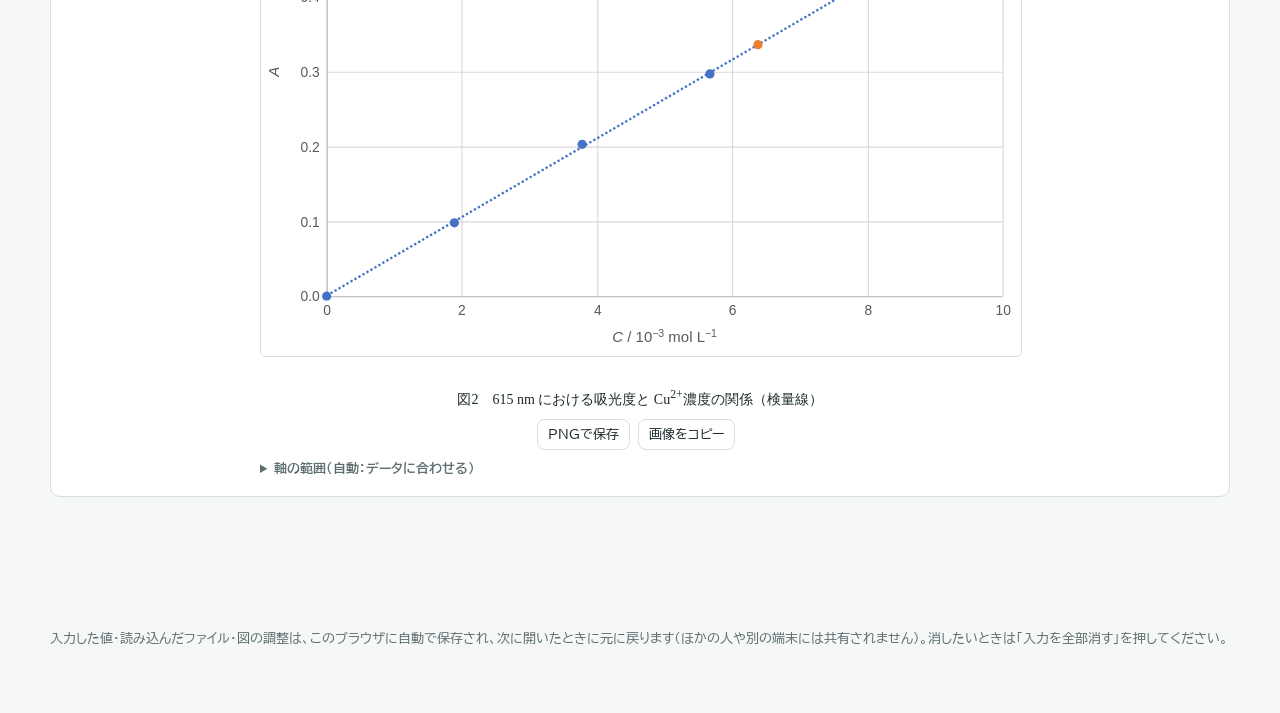
==== commit af2cf5b9: "入力内容・読み込んだファイル・図の調整をブラウザに自動保存して次回復元 Co-Authored-By: Claude Opus 5.5 <noreply@anthropic.com> Claude-S" ====
--- a/index.html
+++ b/index.html
@@ -248,6 +248,7 @@
  <div class="row"><button class="btn" id="clear" type="button">入力を全部消す</button><button class="btn" id="sample" type="button">サンプル値に戻す</button><button class="btn primary" id="export" type="button">Excelファイルを作成</button></div>
 </div>
 <p class="msg" id="save-msg" role="status"></p>
+<p class="hint" style="margin-top:-10px">入力した値・読み込んだファイル・図の調整は、このブラウザに自動で保存され、次に開いたときに元に戻ります（ほかの人や別の端末には共有されません）。消したいときは「入力を全部消す」を押してください。</p>
 
 </div>
 
@@ -770,7 +771,7 @@
    card.querySelector('[data-a=copy]').addEventListener('click',async()=>{try{const p=new Promise(res=>figCanvas(it,3).toBlob(res,'image/png'));await navigator.clipboard.write([new ClipboardItem({'image/png':p})]);say(msg,'コピーしました。Wordで貼り付けてください。');}catch(_){say(msg,'この環境では画像のコピーができません。PNGで保存してください。');}});}
   box.appendChild(card);}}
 window.addEventListener('resize',()=>document.querySelectorAll('.rep-fig canvas').forEach(c=>c._paint&&c._paint()));
-return {render,applyOverrides,draw,chartSize};})();
+return {render,applyOverrides,draw,chartSize,getOV:()=>OV,setOV:v=>{for(const k in OV)delete OV[k];Object.assign(OV,v||{});}};})();
 
 </script>
 <script>
@@ -881,7 +882,21 @@
 function touch(t){if(state.sample[t]){state.sample[t]=false;note();}}
 function note(){const s=state.sample[state.tab];$('bar-note').innerHTML=s?'<span class="chip">サンプル値を表示中</span> 自分の測定値に書き換えてから作成してください。':'<span class="chip ok">自分の値</span> 「レポート用」シートに表と図、「計算」シートに途中計算が入ります。';}
 const UPD={colorimetry:cUpdate,btb:bUpdate,oscillation:oUpdate};
-function update(){return UPD[state.tab]();}
+/* ---------------- remember the inputs in this browser (restored on the next visit; nothing leaves the browser) ---------------- */
+const SAVE_KEY='chem-tool-inputs-v1';
+const CF=['mass','Aunk','M','vstd','vflask','vunk','l','wl','Vs','Vspec'],BF=['stock','aliq','flask','l','w1','w2','r1','r2','ri'];
+function snapshot(withSpectra=true){const c={f:{},A:[],use:[]};CF.forEach(k=>c.f[k]=$('c-'+k).value);for(let i=0;i<6;i++){c.A.push($('c-A'+i).value);c.use.push($('c-u'+i).checked);}
+ c.spec=withSpectra?state.c.spec:[null,null];const b={f:{}};BF.forEach(k=>b.f[k]=$('b-'+k).value);b.files=withSpectra?state.b.files:[];
+ return {v:1,tab:state.tab,sample:state.sample,c,b,o:{n:$('o-n').value,rows:state.o.rows},ov:REPORT.getOV()};}
+let saveT=0;function saveSoon(){clearTimeout(saveT);saveT=setTimeout(()=>{let ok=false;try{localStorage.setItem(SAVE_KEY,JSON.stringify(snapshot(true)));ok=true;}catch(_){}
+ if(!ok){try{localStorage.setItem(SAVE_KEY,JSON.stringify(snapshot(false)));}catch(_){}}},400);}   // too big for the browser's storage → keep everything except the spectra
+function restore(){let s=null;try{s=JSON.parse(localStorage.getItem(SAVE_KEY)||'null');}catch(_){}if(!s||s.v!==1)return false;
+ try{CF.forEach(k=>{if(s.c.f[k]!=null)$('c-'+k).value=s.c.f[k];});s.c.A.forEach((v,i)=>{if($('c-A'+i))$('c-A'+i).value=v;});s.c.use.forEach((v,i)=>{if($('c-u'+i))$('c-u'+i).checked=v;});
+  if(s.c.spec&&s.c.spec.some(Boolean)){state.c.spec=s.c.spec;}cSpecUI();
+  BF.forEach(k=>{if(s.b.f[k]!=null)$('b-'+k).value=s.b.f[k];});if(s.b.files&&s.b.files.length)state.b.files=s.b.files;bRows();
+  if(s.o){$('o-n').value=s.o.n||'11';if(s.o.rows)state.o.rows=s.o.rows;oRows();}
+  if(s.sample)Object.assign(state.sample,s.sample);if(s.tab&&!location.hash)state.tab=s.tab;if(s.ov)REPORT.setOV(s.ov);return true;}catch(_){return false;}}
+function update(){const o=UPD[state.tab]();saveSoon();return o;}
 function show(tab){const t=tab||(location.hash||'').slice(1);state.tab=UPD[t]?t:'colorimetry';document.querySelectorAll('nav a').forEach(a=>a.setAttribute('aria-current',a.dataset.tab===state.tab?'page':'false'));
  for(const k in UPD)$('p-'+k).hidden=k!==state.tab;note();update();}
 const NAMES={colorimetry:'比色分析_図表.xlsx',btb:'BTB_吸収スペクトル_図表.xlsx',oscillation:'振動反応_図表.xlsx'};
@@ -901,11 +916,12 @@
 bindDrop($('b-drop'),$('b-file'),bLoad);
 cInit(true);
 bInit(true);oInit(true);
+const restored=restore();
 window.addEventListener('hashchange',()=>show());
 document.querySelectorAll('nav a').forEach(el=>el.addEventListener('click',e=>{e.preventDefault();const t=el.dataset.tab;show(t);try{if(location.hash!=='#'+t)history.replaceState(null,'','#'+t);}catch(_){}}));
 matchMedia('(prefers-color-scheme: dark)').addEventListener?.('change',()=>update());
 new MutationObserver(()=>update()).observe(document.documentElement,{attributes:true,attributeFilter:['data-theme']});
-show();
+show(restored&&!location.hash?state.tab:undefined);
 })();
 
 </script>
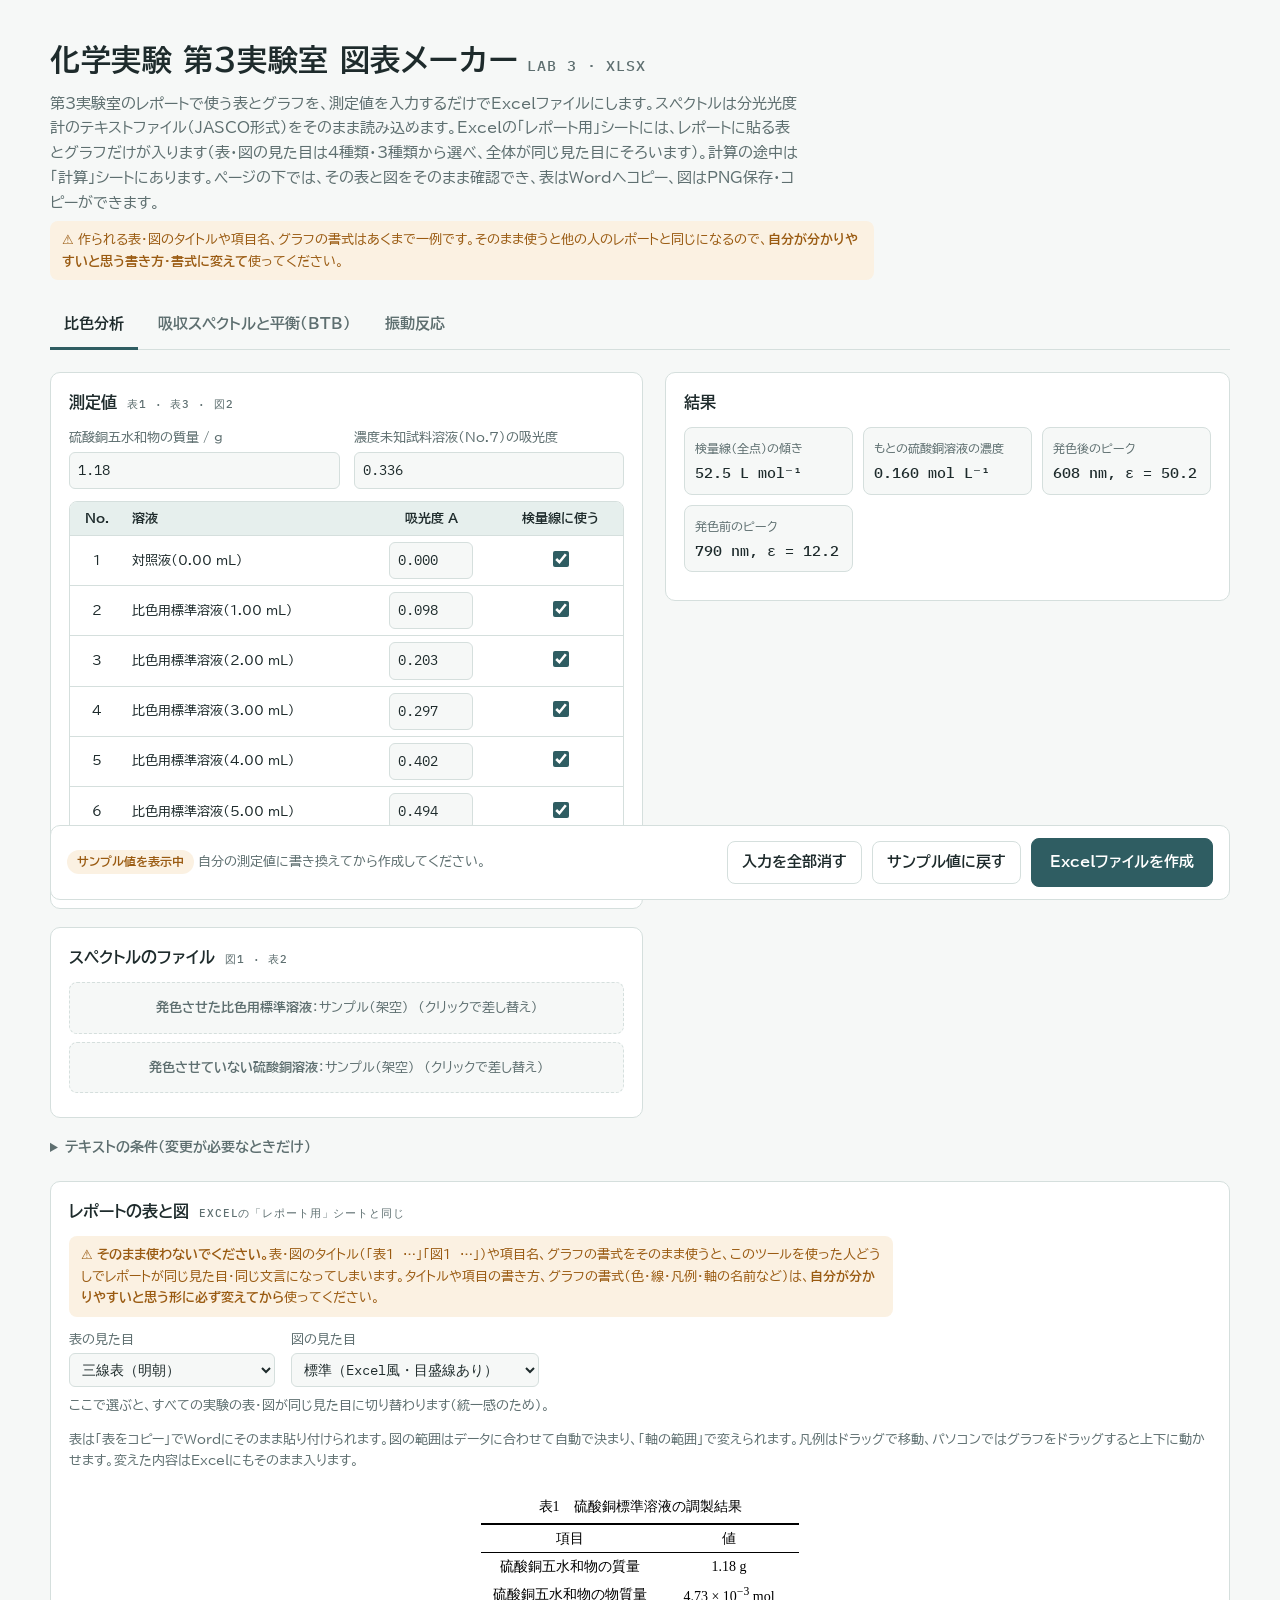
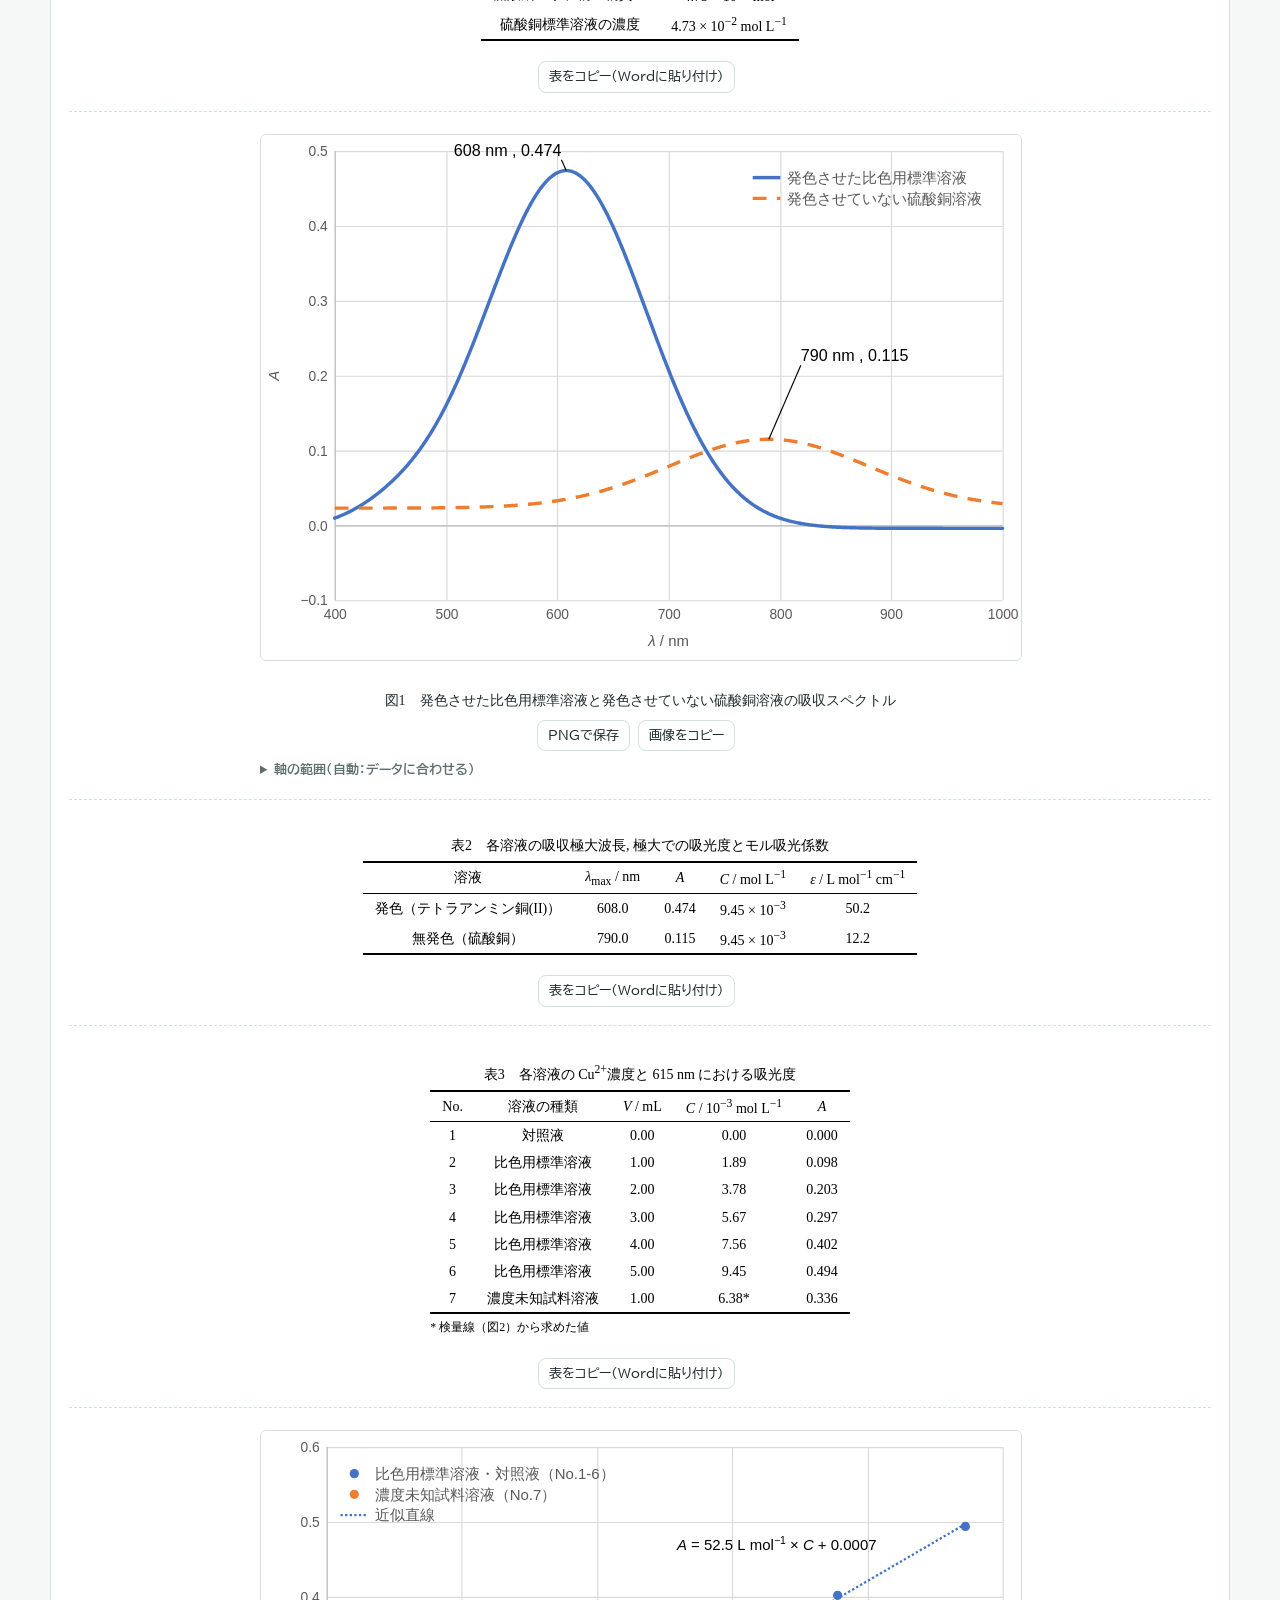
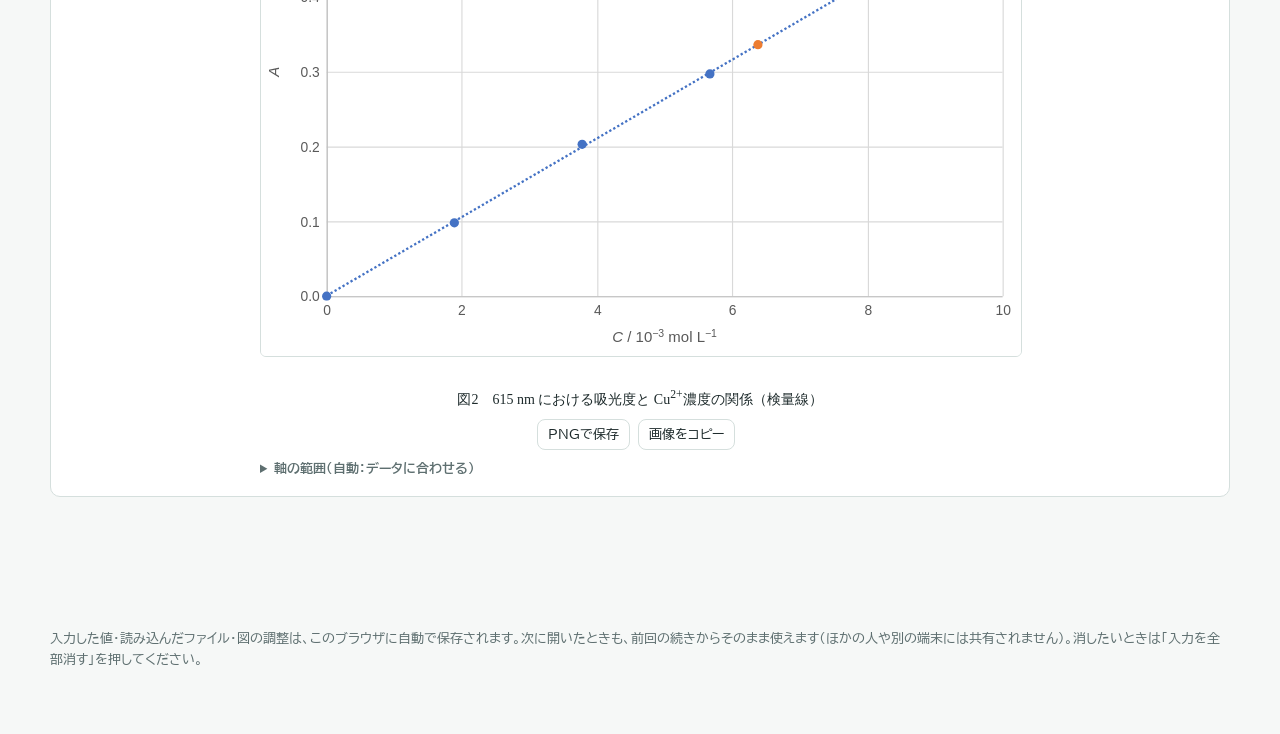
==== commit 4b9cc21d: "自動保存の説明文を分かりやすく Co-Authored-By: Claude Opus 5.5 <noreply@anthropic.com> Claude-Session: https://clau" ====
--- a/index.html
+++ b/index.html
@@ -248,7 +248,7 @@
  <div class="row"><button class="btn" id="clear" type="button">入力を全部消す</button><button class="btn" id="sample" type="button">サンプル値に戻す</button><button class="btn primary" id="export" type="button">Excelファイルを作成</button></div>
 </div>
 <p class="msg" id="save-msg" role="status"></p>
-<p class="hint" style="margin-top:-10px">入力した値・読み込んだファイル・図の調整は、このブラウザに自動で保存され、次に開いたときに元に戻ります（ほかの人や別の端末には共有されません）。消したいときは「入力を全部消す」を押してください。</p>
+<p class="hint" style="margin-top:-10px">入力した値・読み込んだファイル・図の調整は、このブラウザに自動で保存されます。次に開いたときも、前回の続きからそのまま使えます（ほかの人や別の端末には共有されません）。消したいときは「入力を全部消す」を押してください。</p>
 
 </div>
 
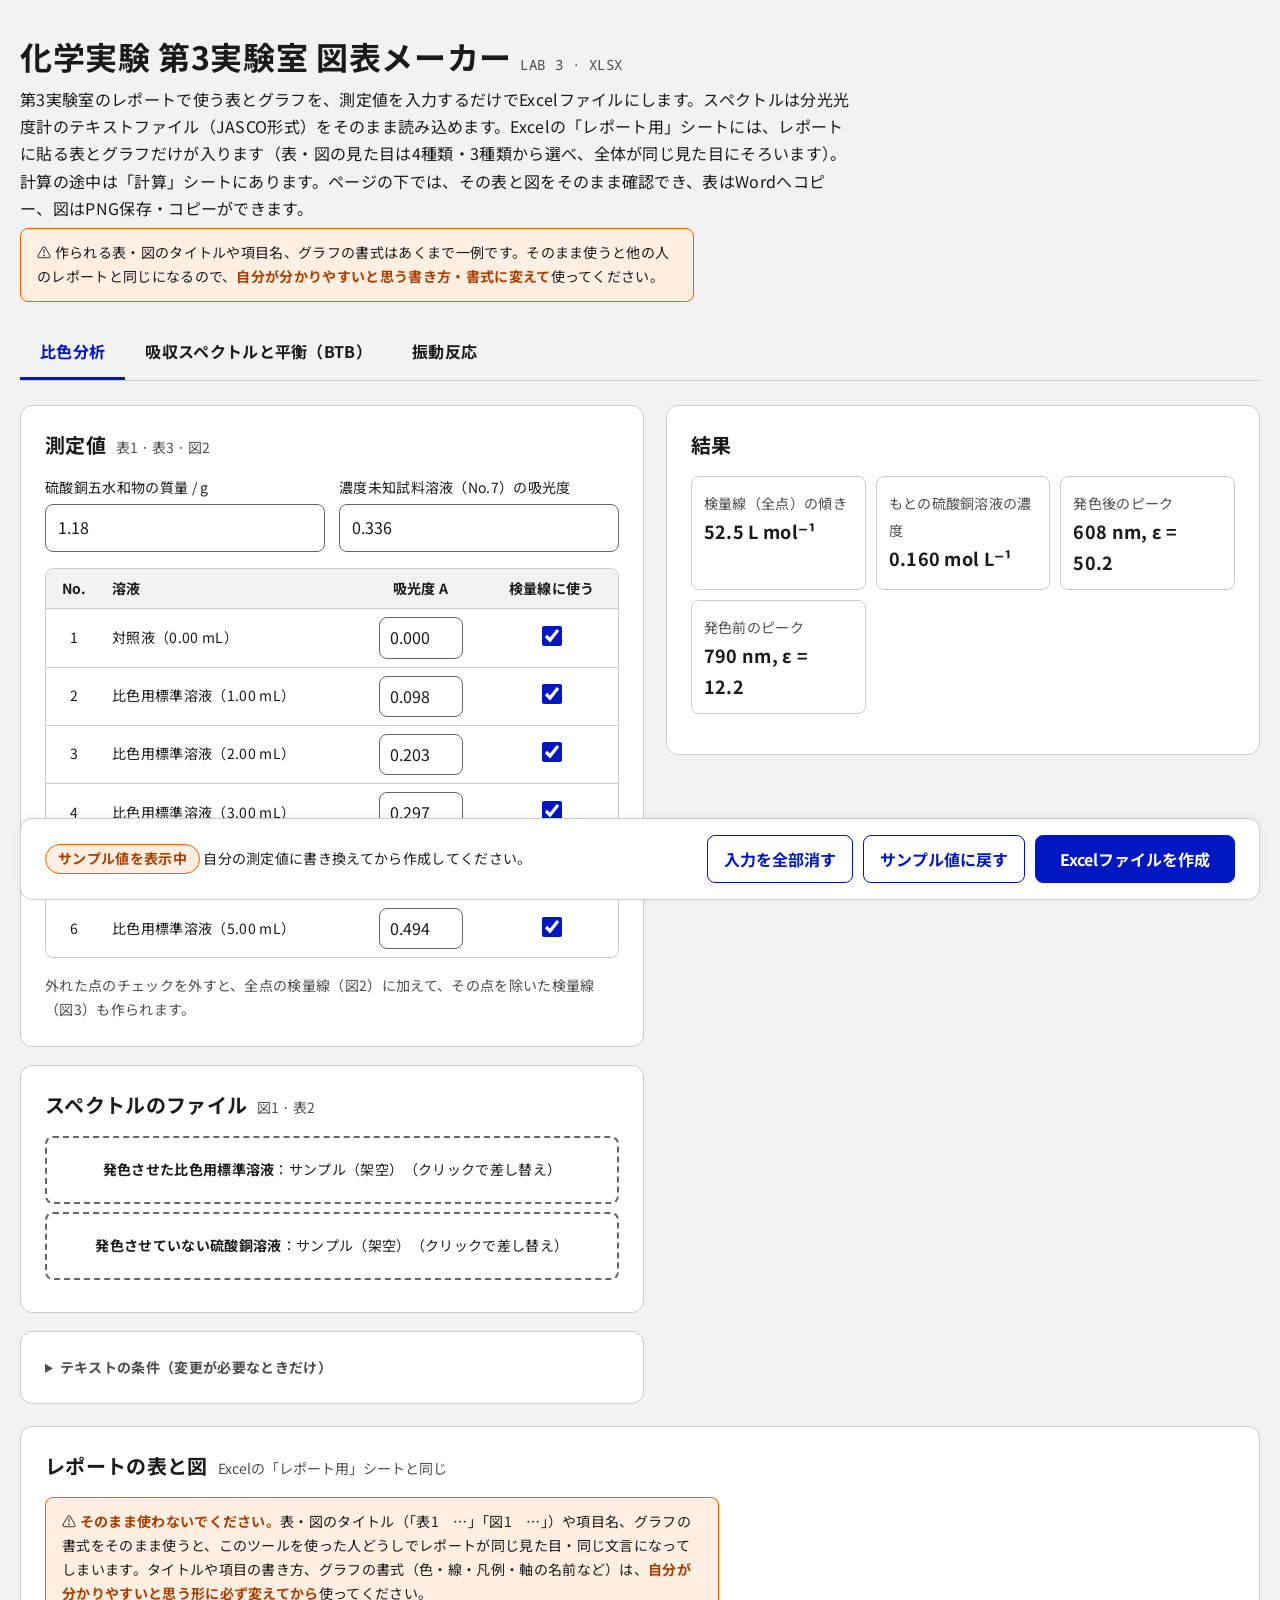
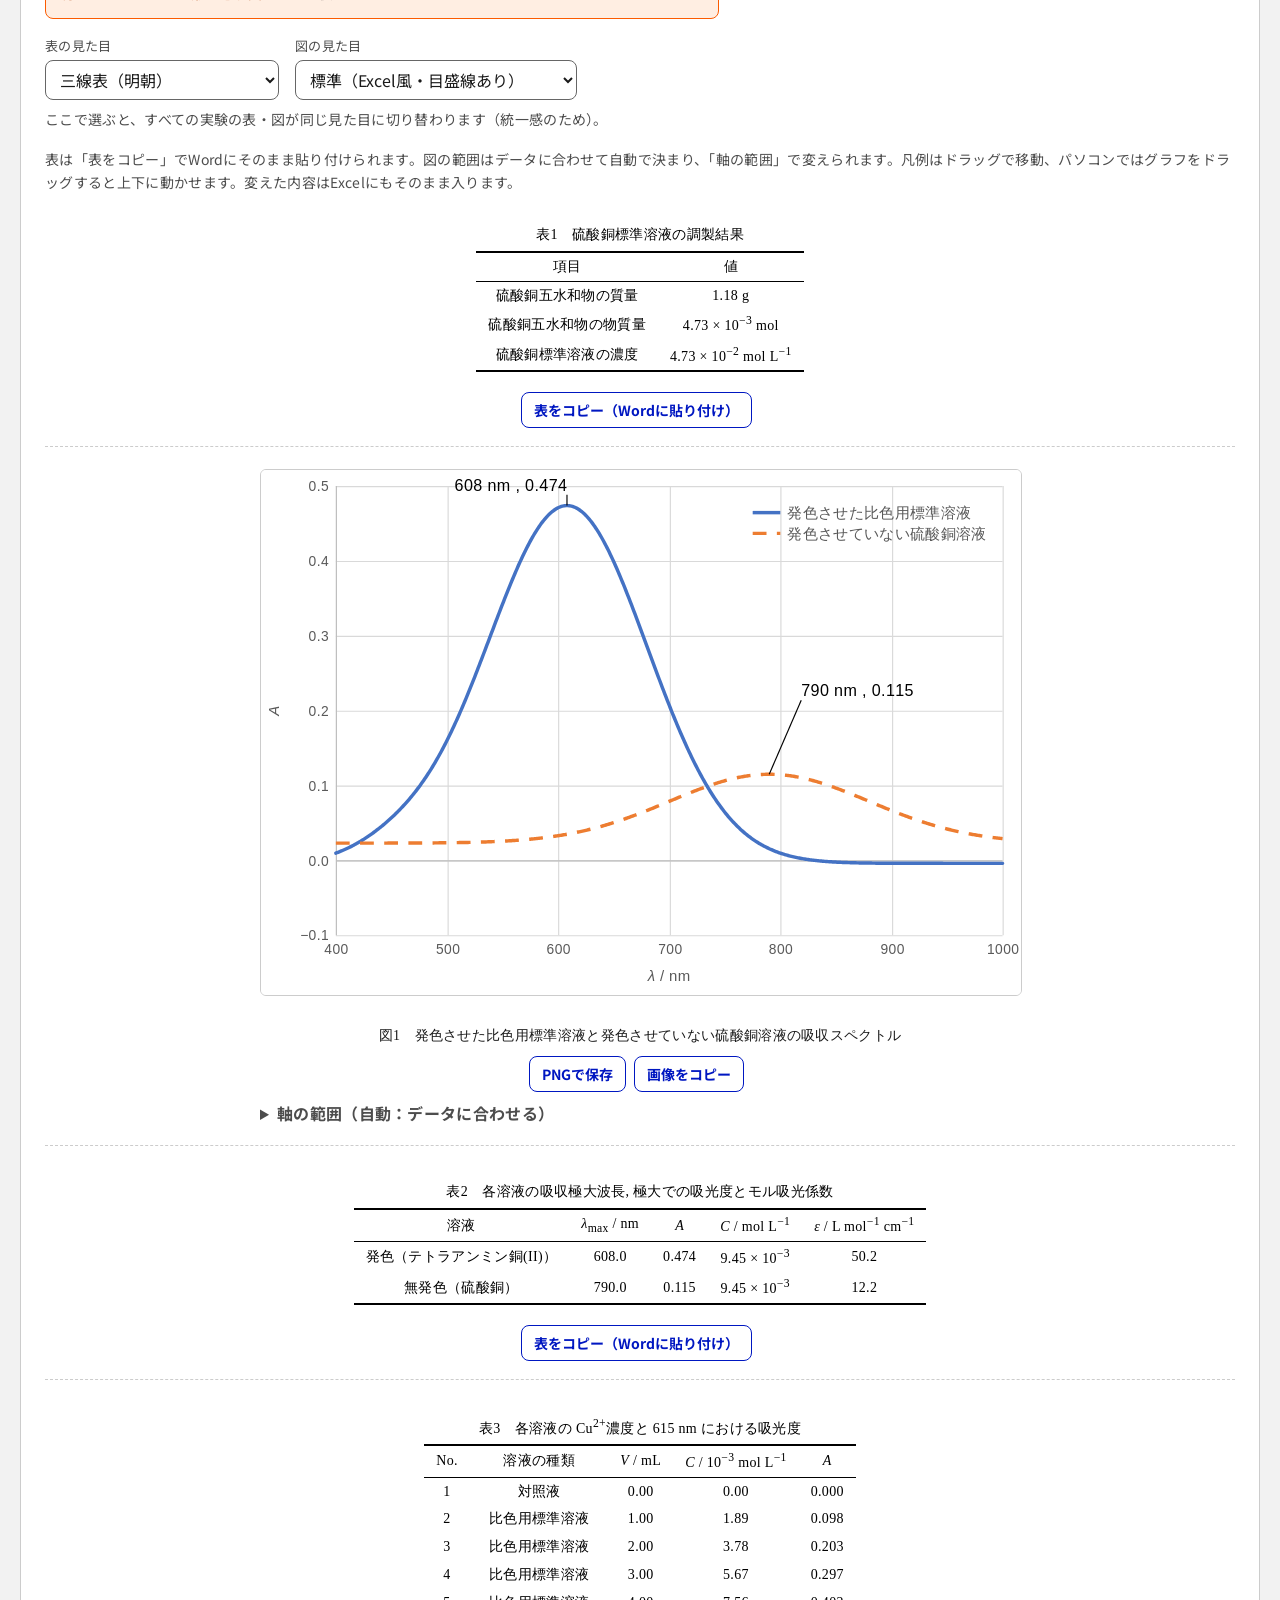
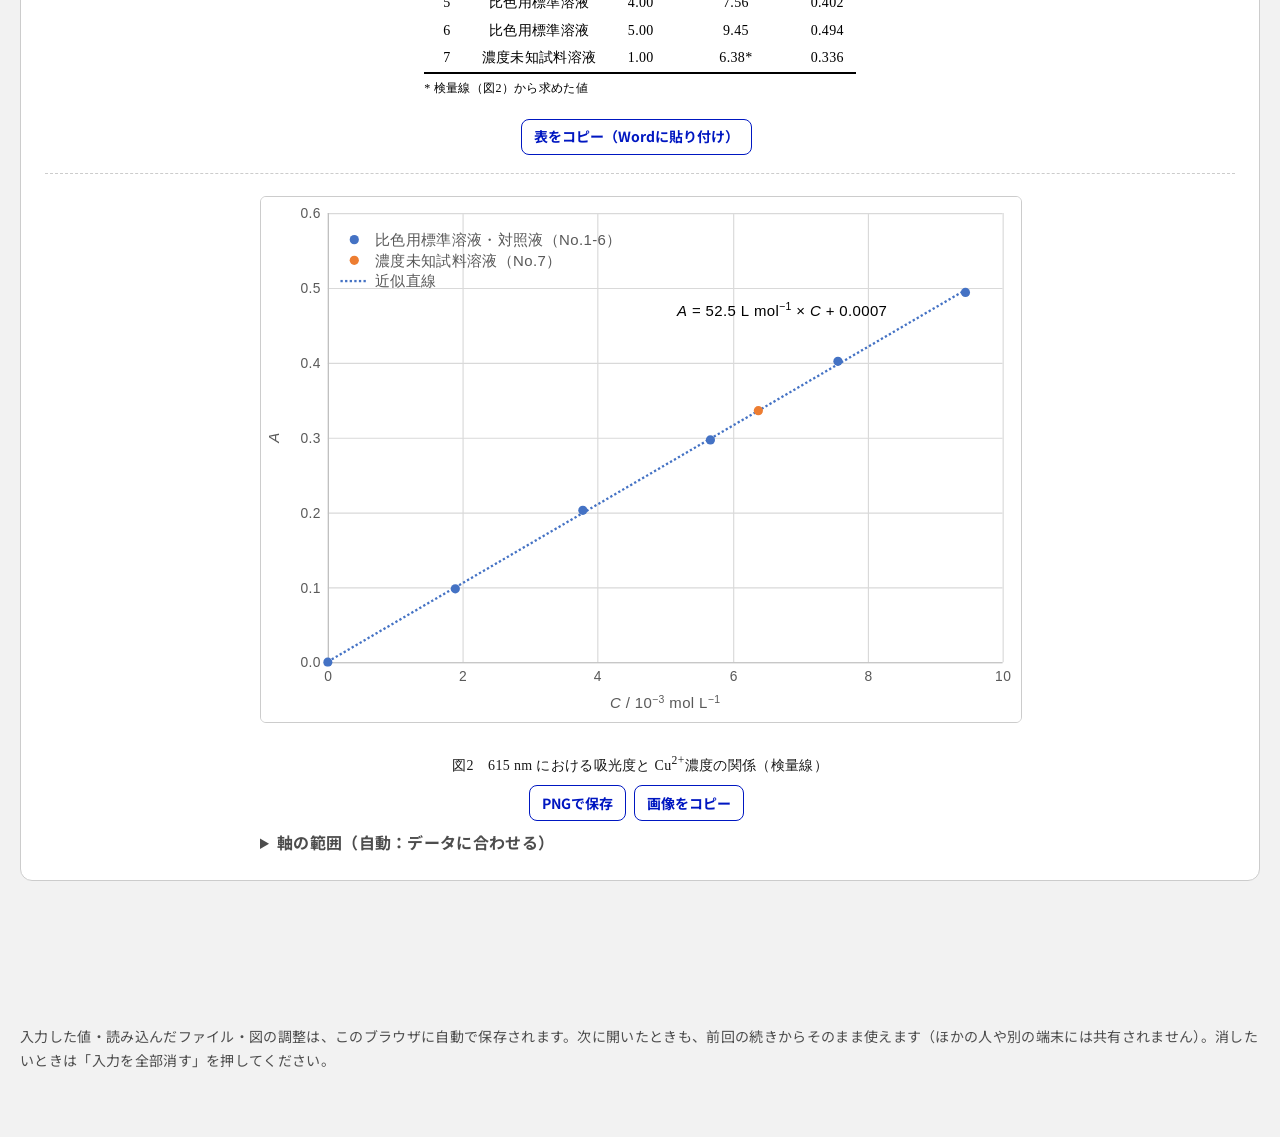
==== commit a12f9cea: "デジタル庁デザインシステムに沿ったデザインに変更（スペクトルグラフメーカーと共通） Co-Authored-By: Claude Opus 5.5 <noreply@anthropic.com> Cl" ====
--- a/index.html
+++ b/index.html
@@ -1,7 +1,7 @@
 <!doctype html><html lang="ja"><head><meta charset="utf-8"><meta name="viewport" content="width=device-width,initial-scale=1"></head><body><title>化学実験 第3実験室 図表メーカー</title>
 <meta name="claude:viewport-fit-sides" content="cover">
 <link rel="preconnect" href="https://fonts.googleapis.com">
-<link rel="stylesheet" href="https://fonts.googleapis.com/css2?family=BIZ+UDPGothic:wght@400;700&family=IBM+Plex+Mono:wght@400;500&display=swap">
+<link rel="stylesheet" href="https://fonts.googleapis.com/css2?family=Noto+Sans+JP:wght@400;700&family=Noto+Sans+Mono:wght@400&display=swap">
 <style>
 /* layout: one working column — tabs per experiment, inputs left / live preview right, export bar at the bottom */
 :root{
@@ -11,14 +11,6 @@
  --f-body:"BIZ UDPGothic","Hiragino Sans","Yu Gothic UI","Meiryo",sans-serif;
  --f-mono:"IBM Plex Mono",ui-monospace,"SFMono-Regular",Menlo,Consolas,monospace;
 }
-@media (prefers-color-scheme: dark){:root:not([data-theme="light"]){
- --paper:#141B1C; --card:#1B2425; --ink:#E4ECEA; --muted:#9DB0AE; --line:#2E3B3C;
- --accent:#7FB8B0; --accent-ink:#0F1718; --soft:#22302F; --warn:#E3B66E; --warn-bg:#2E2618; --bad:#F08A7D;
- --c1:#7FB8B0; --c2:#F08A7D; --c3:#E8A65C; --c4:#86AEDD; --grid:#263233; color-scheme:dark}}
-:root[data-theme="dark"]{
- --paper:#141B1C; --card:#1B2425; --ink:#E4ECEA; --muted:#9DB0AE; --line:#2E3B3C;
- --accent:#7FB8B0; --accent-ink:#0F1718; --soft:#22302F; --warn:#E3B66E; --warn-bg:#2E2618; --bad:#F08A7D;
- --c1:#7FB8B0; --c2:#F08A7D; --c3:#E8A65C; --c4:#86AEDD; --grid:#263233; color-scheme:dark}
 body{background:var(--paper);color:var(--ink);font-family:var(--f-body);font-size:15px;line-height:1.65}
 .wrap{max-width:1180px;margin:0 auto;padding-left:max(16px,env(safe-area-inset-left,0px));padding-right:max(16px,env(safe-area-inset-right,0px));padding-block:28px 56px;display:grid;gap:22px}
 header{display:grid;gap:6px}
@@ -111,6 +103,94 @@
 .swatch{display:inline-block;width:12px;height:12px;border-radius:3px;vertical-align:-1px;margin-right:6px;border:1px solid rgba(0,0,0,.15)}
 .sr{position:absolute;width:1px;height:1px;overflow:hidden;clip:rect(0 0 0 0)}
 @media (prefers-reduced-motion:no-preference){.btn{transition:border-color .15s}}
+/* ===== shared look for both tools, following the Digital Agency Design System (デジタル庁デザインシステム, DADS) =====
+   tokens: key color Blue 900 #0017C1 (hover Blue 1000 #00118F, active Blue 1200 #000060), text Solid Gray 900 #1A1A1A,
+   input border Solid Gray 600 #666666, error #EC0000, success #197A4B, focus = 4px black outline + 2px yellow #FFD43D,
+   Noto Sans JP, body 16px / 1.7, radius 8px, buttons 48px (M) / 36px (S), inputs 48px.  Light theme only (as DADS). */
+:root{color-scheme:light;
+ --paper:#F2F2F2; --card:#FFFFFF; --ink:#1A1A1A; --muted:#4D4D4D; --line:#CCCCCC; --line-strong:#666666;
+ --accent:#0017C1; --accent-hover:#00118F; --accent-active:#000060; --accent-ink:#FFFFFF; --soft:#E8F1FE;
+ --warn:#AC3E00; --warn-bg:#FFEEE2; --warn-line:#FB5B01; --bad:#EC0000; --ok:#197A4B; --info-line:#7096F8;
+ --f-body:"Noto Sans JP",-apple-system,BlinkMacSystemFont,"Hiragino Sans","Yu Gothic UI","Meiryo",sans-serif;
+ --f-mono:"Noto Sans Mono","Noto Sans JP",ui-monospace,Menlo,Consolas,monospace;}
+html{background:var(--paper)}
+body{background:var(--paper);color:var(--ink);font-family:var(--f-body);font-size:16px;line-height:1.7;letter-spacing:.02em;margin:0;font-variant-numeric:tabular-nums}
+.wrap{gap:24px;padding-block:32px 64px}
+h1{font-size:clamp(24px,3vw,32px);line-height:1.5;font-weight:700;letter-spacing:.02em}
+h1 small{font-family:var(--f-mono);font-size:14px;font-weight:400;color:var(--muted);letter-spacing:.04em}
+h2{font-size:20px;line-height:1.5;font-weight:700}
+h2 .tag{font-family:var(--f-body);font-size:14px;font-weight:400;letter-spacing:0;text-transform:none;color:var(--muted)}
+.lead{font-size:16px;color:var(--ink);max-width:52rem}
+a,.lead a{color:var(--accent);text-decoration:underline;text-underline-offset:3px}
+a:hover{color:var(--accent-hover);text-decoration-thickness:3px}
+a:active{color:var(--accent-active)}
+/* focus (DADS): black 4px outline, 2px offset, yellow 2px ring */
+a:focus-visible,button:focus-visible,input:focus-visible,select:focus-visible,summary:focus-visible,.drop:focus-visible,[tabindex]:focus-visible{outline:4px solid #000;outline-offset:2px;box-shadow:0 0 0 2px #FFD43D;border-radius:4px}
+/* panels */
+section.box,details.box{background:var(--card);border:1px solid var(--line);border-radius:12px;padding:24px;gap:16px}
+@media (max-width:600px){section.box,details.box{padding:16px}}
+.hint{font-size:14px;line-height:1.7;color:var(--muted)}
+label.f{font-size:14px;color:var(--ink);gap:4px}
+/* form controls */
+input[type=number],input[type=text],select{font-family:var(--f-body);font-size:16px;color:var(--ink);background:#fff;border:1px solid var(--line-strong);border-radius:8px;padding:8px 12px;min-height:48px;box-sizing:border-box}
+input[type=number]:hover,input[type=text]:hover,select:hover{border-color:var(--ink)}
+td input[type=number],td input[type=text],.ax-row input,.s input[type=text],.s select,.style-pick select,#look,#scheme{min-height:40px;padding:6px 10px}
+input[type=checkbox]{accent-color:var(--accent);width:20px;height:20px}
+input[type=color]{width:40px;height:40px;border:1px solid var(--line-strong);border-radius:8px}
+/* buttons (DADS: solid-fill / outline / text) */
+.btn{font-family:var(--f-body);font-size:16px;font-weight:700;line-height:1.3;min-height:48px;padding:8px 16px;border-radius:8px;border:1px solid var(--accent);background:#fff;color:var(--accent);cursor:pointer;display:inline-flex;align-items:center;justify-content:center;gap:6px;text-decoration:none}
+.btn:hover{background:var(--soft);border-color:var(--accent-hover);color:var(--accent-hover);text-decoration:underline}
+.btn:active{background:#C5D7FB;color:var(--accent-active);border-color:var(--accent-active)}
+.btn.primary{background:var(--accent);color:#fff;border-color:var(--accent);padding:8px 24px;font-size:16px}
+.btn.primary:hover{background:var(--accent-hover);border-color:var(--accent-hover);color:#fff}
+.btn.primary:active{background:var(--accent-active);border-color:var(--accent-active)}
+.btn.small{min-height:36px;padding:4px 12px;font-size:14px;font-weight:700}
+.btn.icon{min-height:36px;padding:4px 10px;font-size:14px;font-weight:700}
+.btn[disabled],.btn[disabled]:hover{background:#F2F2F2;color:#999;border-color:#CCCCCC;cursor:default;text-decoration:none;opacity:1}
+/* segmented choice */
+.seg{border:1px solid var(--accent);border-radius:8px}
+.seg button{font-family:var(--f-body);font-size:14px;font-weight:700;color:var(--accent);background:#fff;min-height:40px;padding:6px 12px;border-right:1px solid var(--accent)}
+.seg button:last-child{border-right:0}
+.seg button:hover{background:var(--soft)}
+.seg button[aria-pressed="true"]{background:var(--accent);color:#fff}
+/* tabs */
+nav{border-bottom:1px solid var(--line);gap:0}
+nav a{color:var(--ink);text-decoration:none;font-size:16px;font-weight:700;padding:12px 20px;border-bottom:4px solid transparent}
+nav a:hover{color:var(--accent);text-decoration:underline}
+nav a[aria-current="page"]{color:var(--accent);border-bottom-color:var(--accent)}
+/* tables in the UI */
+.tbl{border:1px solid var(--line);border-radius:8px}
+th,td{font-size:14px;padding:8px 10px;border-bottom:1px solid var(--line)}
+th{background:#F2F2F2;color:var(--ink);font-weight:700}
+/* file drop */
+.drop{border:2px dashed var(--line-strong);background:#fff;color:var(--ink);font-size:14px;border-radius:8px;padding:20px}
+.drop:hover{border-color:var(--accent);background:var(--soft)}
+.drop.over{border-color:var(--accent);background:var(--soft);color:var(--ink)}
+/* messages & banners */
+.msg{font-size:14px}
+.msg.err{color:var(--bad)} .msg.warn{color:var(--warn)}
+.caution{font-size:14px;line-height:1.7;color:var(--ink);background:var(--warn-bg);border:1px solid var(--warn-line);border-radius:8px;padding:12px 16px}
+.caution b{color:var(--warn)}
+.pcnote,.hint.how{font-size:14px;line-height:1.7;color:var(--ink);background:var(--soft);border:1px solid var(--info-line);border-radius:8px;padding:12px 16px}
+.pcnote b,.hint.how b{color:var(--accent)}
+.chip{font-size:14px;padding:2px 12px;background:var(--warn-bg);color:var(--warn);border:1px solid var(--warn-line)}
+.chip.ok{background:var(--soft);color:var(--accent);border-color:var(--info-line)}
+/* result cards */
+.kv{background:#fff;border:1px solid var(--line);border-radius:8px;padding:12px}
+.kv span{font-size:14px;color:var(--muted)}
+.kv b{font-family:var(--f-body);font-size:18px;font-weight:700}
+/* bottom action bar */
+.bar{background:#fff;border:1px solid var(--line);border-radius:12px;padding:16px 24px;box-shadow:0 -2px 8px rgba(0,0,0,.06)}
+.bar p{font-size:14px;color:var(--ink)}
+details>summary{font-size:16px;font-weight:700;color:var(--accent);cursor:pointer}
+details>summary:hover{text-decoration:underline}
+.readout{font-family:var(--f-mono)}
+.empty{color:var(--muted);font-size:14px}
+.wrap{max-width:1240px}
+nav{flex-wrap:nowrap;overflow-x:auto;scrollbar-width:thin}
+nav a{white-space:nowrap;flex:none}
+@media (max-width:600px){nav a{padding:10px 14px;font-size:15px}.btn.primary{padding:8px 16px}}
+
 </style>
 
 <div class="wrap">
@@ -919,8 +999,6 @@
 const restored=restore();
 window.addEventListener('hashchange',()=>show());
 document.querySelectorAll('nav a').forEach(el=>el.addEventListener('click',e=>{e.preventDefault();const t=el.dataset.tab;show(t);try{if(location.hash!=='#'+t)history.replaceState(null,'','#'+t);}catch(_){}}));
-matchMedia('(prefers-color-scheme: dark)').addEventListener?.('change',()=>update());
-new MutationObserver(()=>update()).observe(document.documentElement,{attributes:true,attributeFilter:['data-theme']});
 show(restored&&!location.hash?state.tab:undefined);
 })();
 
